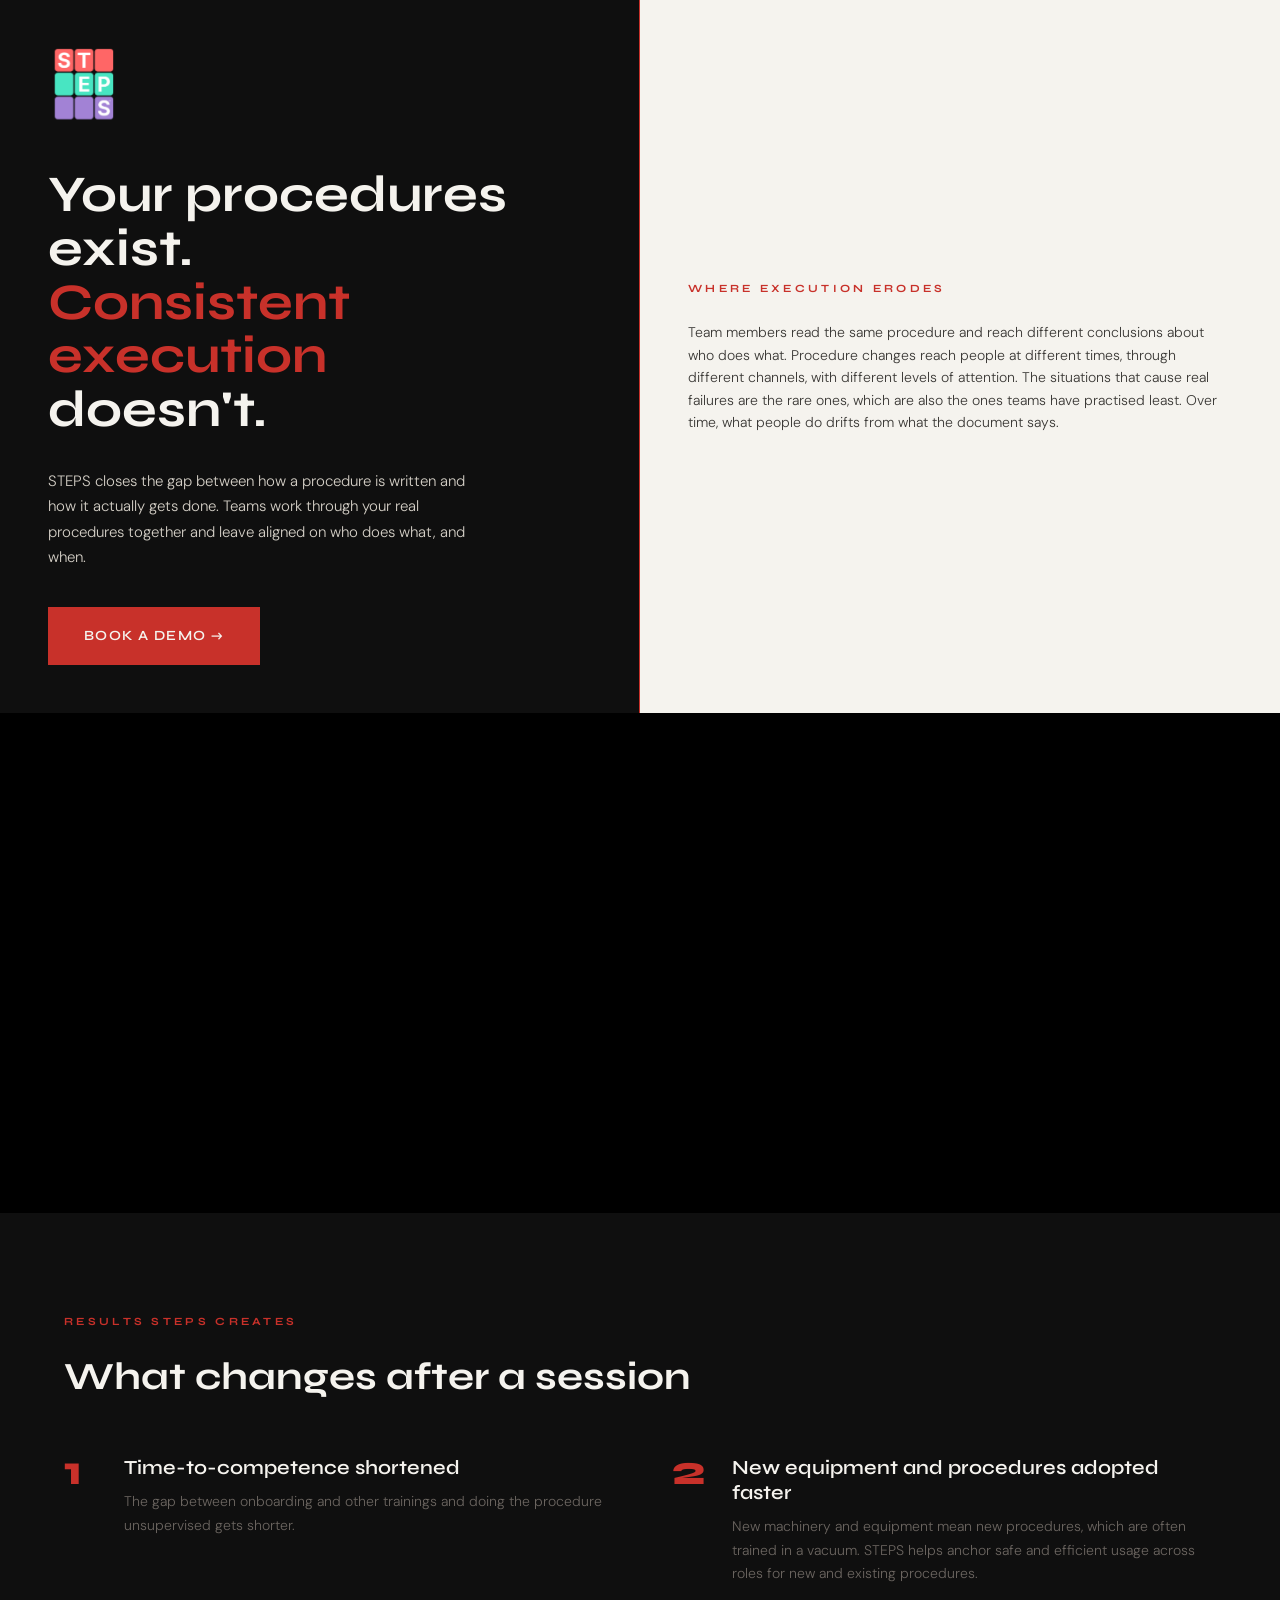
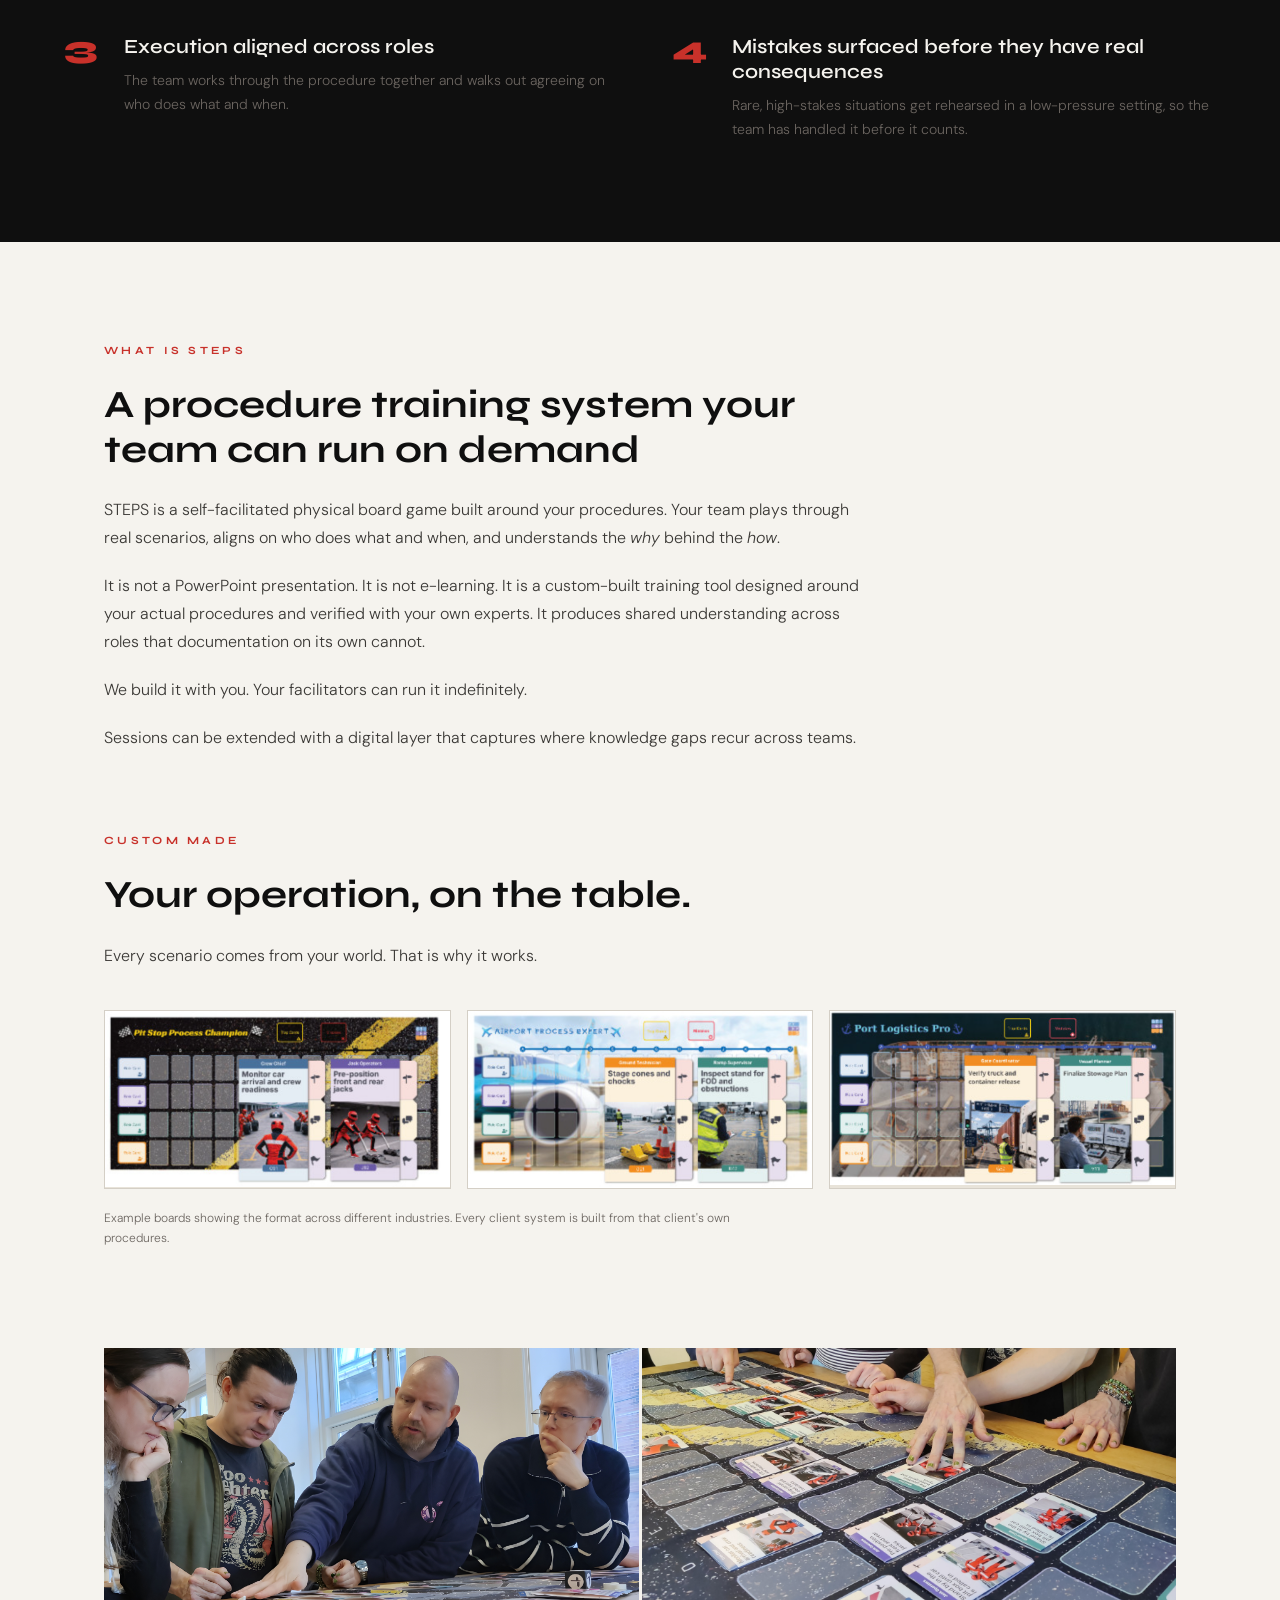
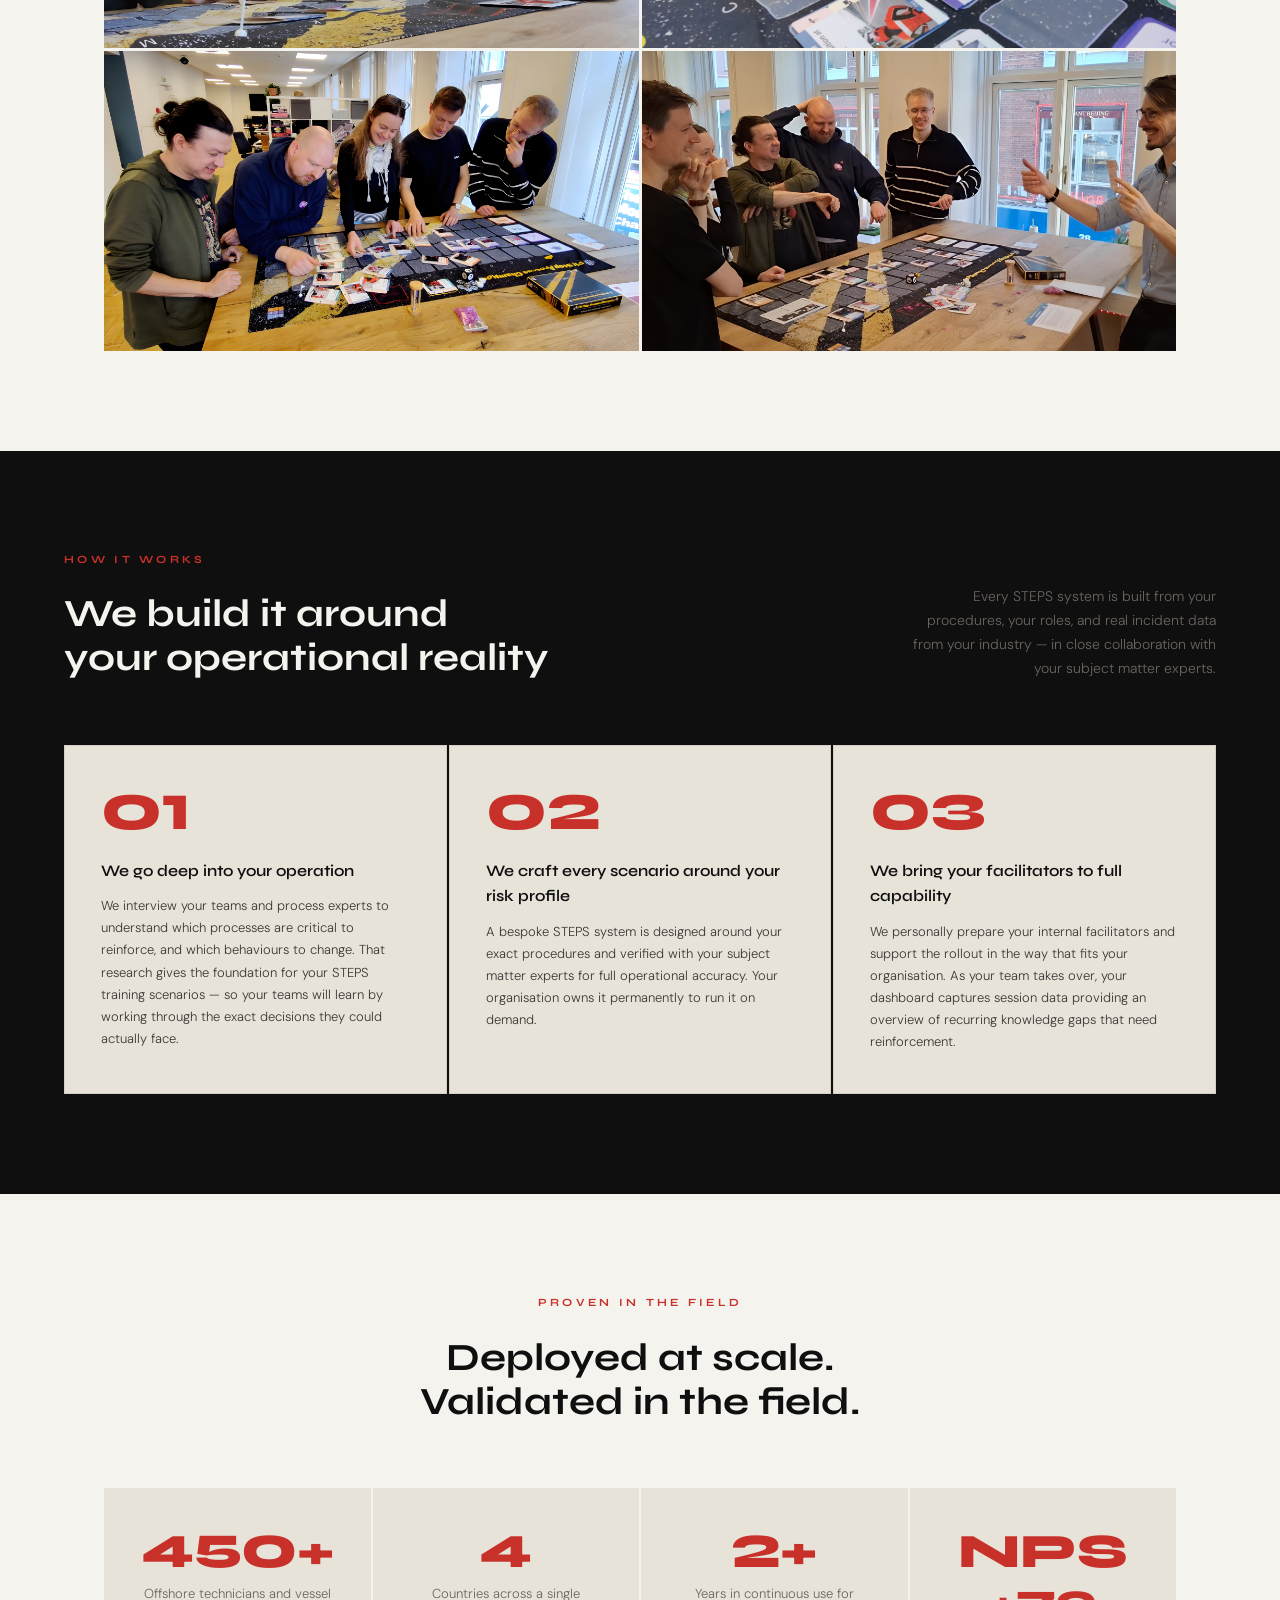
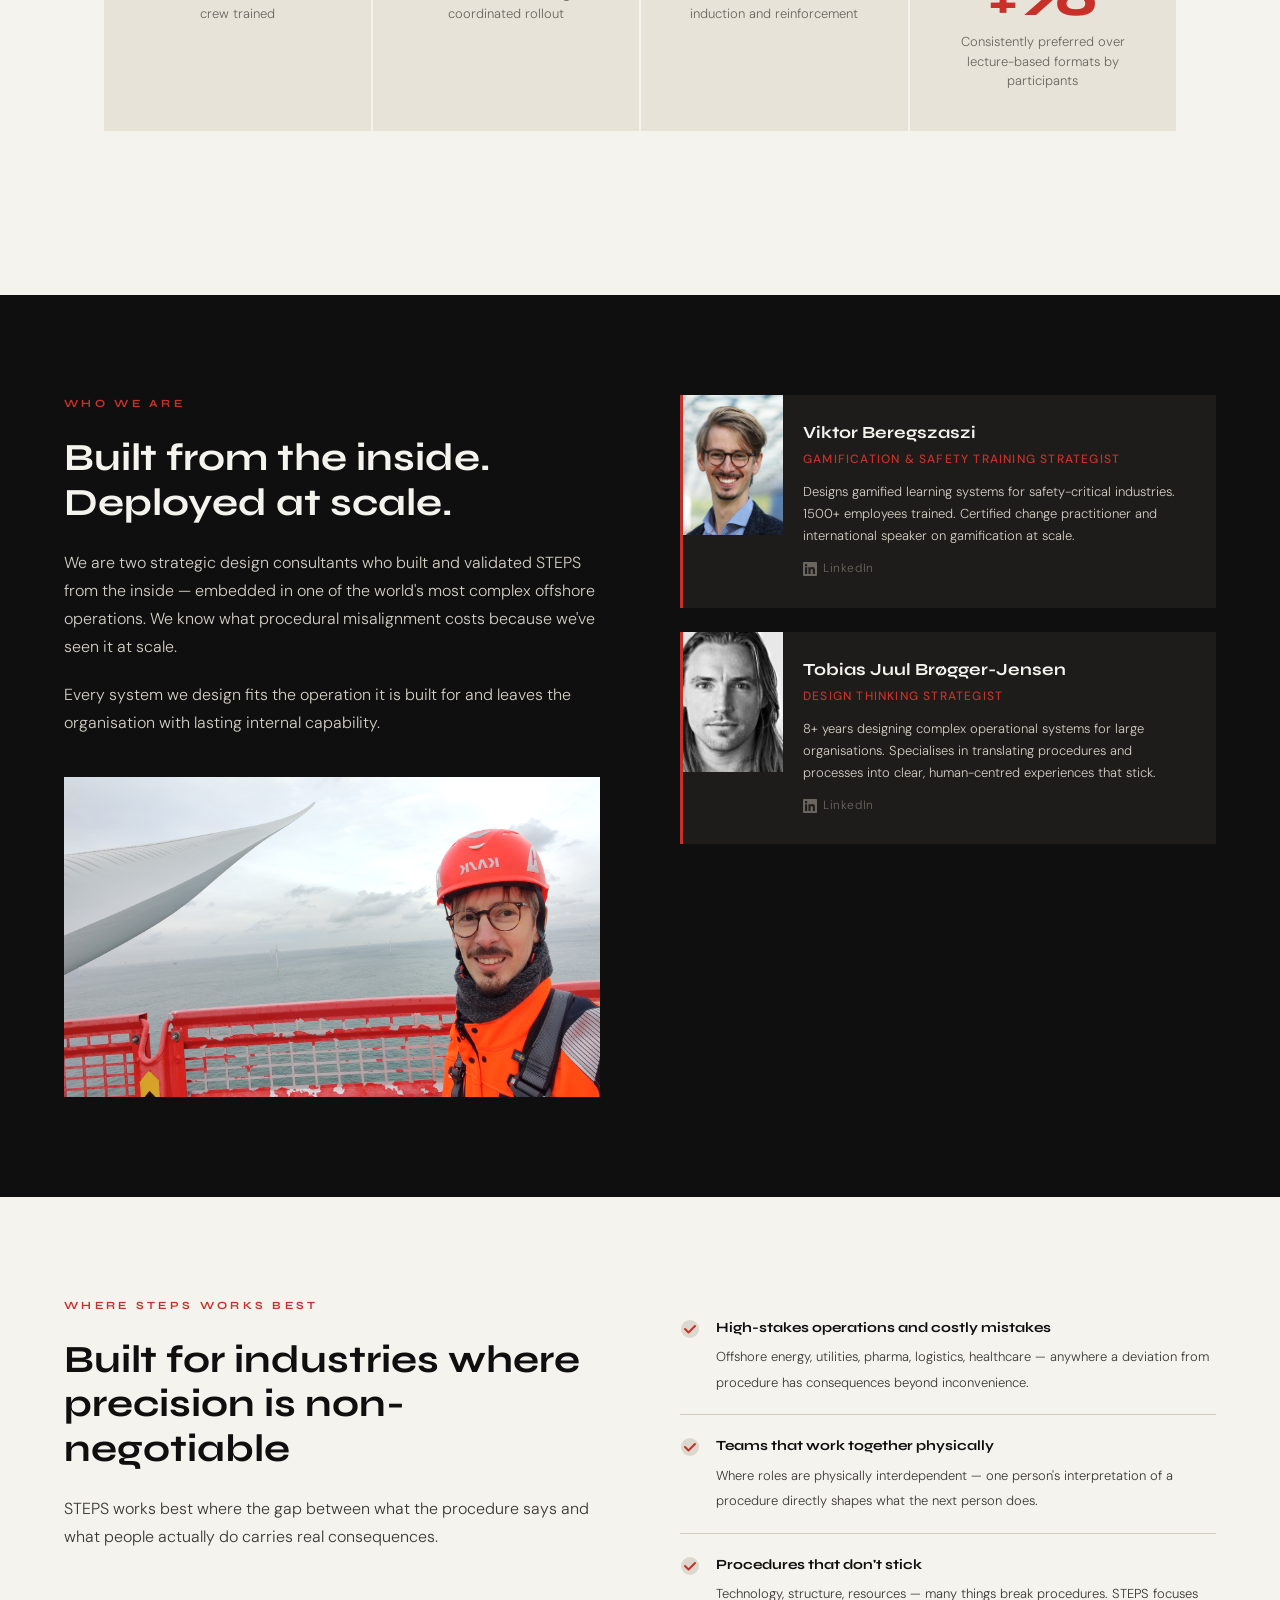
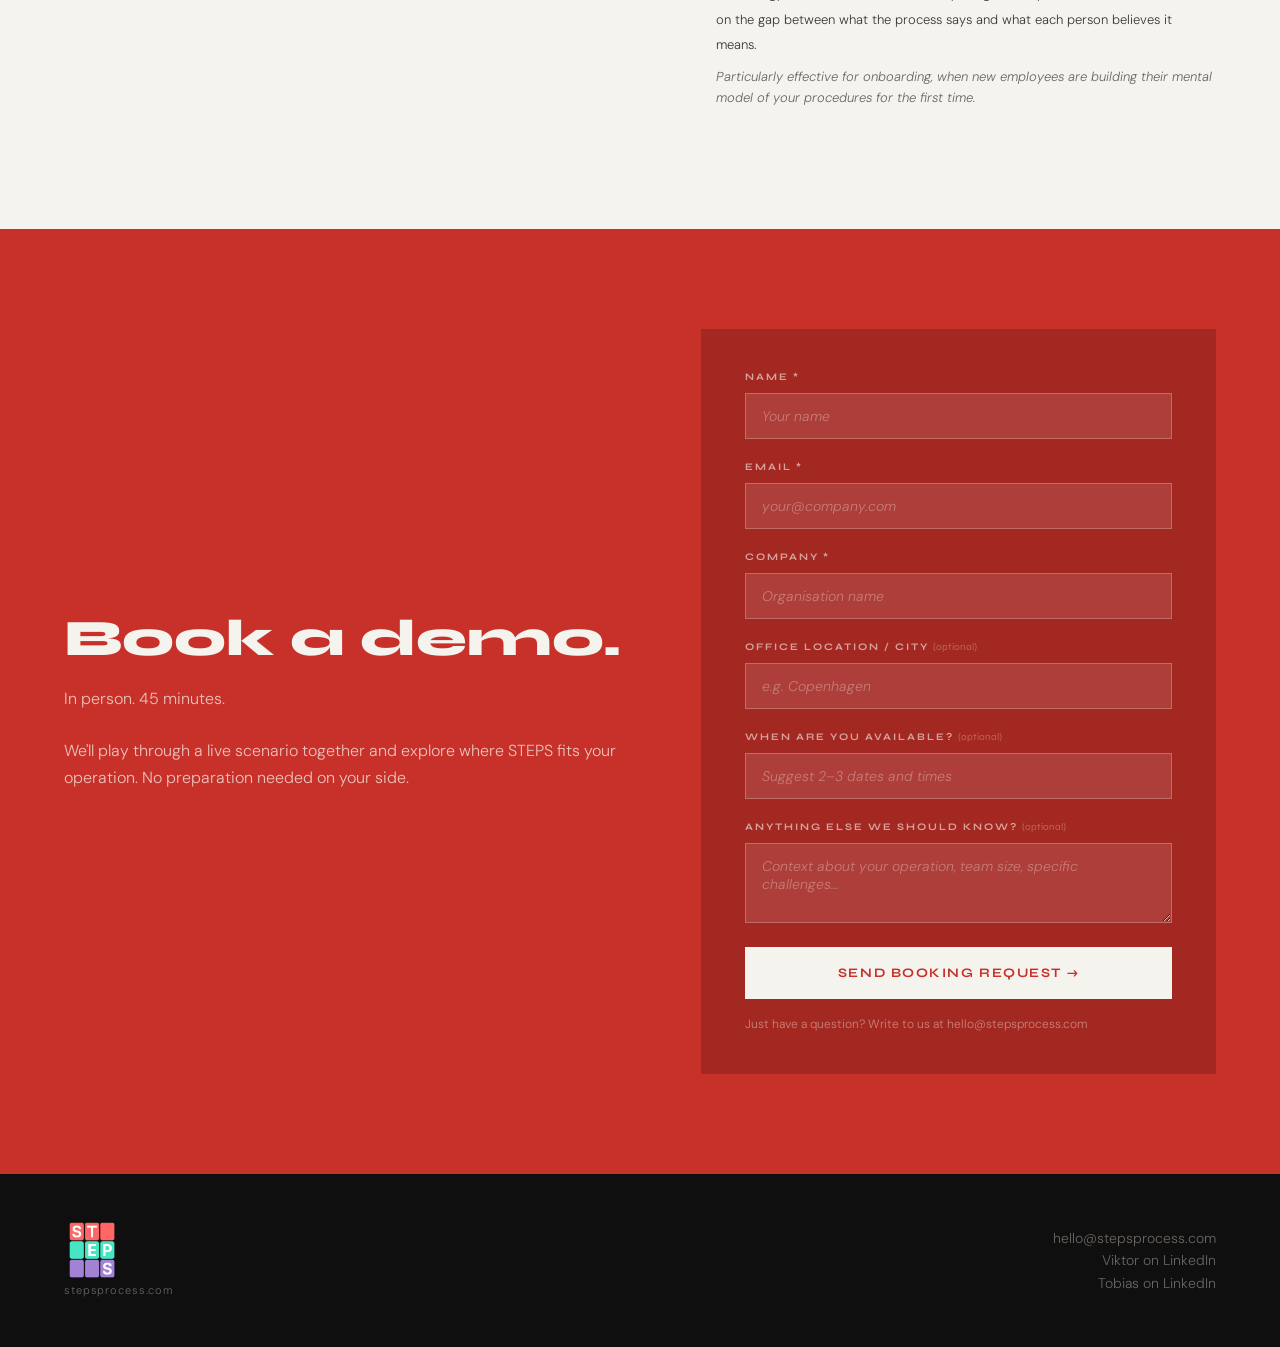
==== index.html @ 41858702 "Add files via upload" ====
<!DOCTYPE html>
<html lang="en">
<head>
<meta charset="UTF-8">
<meta name="viewport" content="width=device-width, initial-scale=1.0">
<title>STEPS — Turning Procedures Into Consistent Execution</title>
<link rel="icon" type="image/png" href="favicon.png">
<link rel="apple-touch-icon" href="favicon.png">
<link href="https://fonts.googleapis.com/css2?family=Syne:wght@400;600;700;800&family=DM+Sans:ital,wght@0,300;0,400;0,500;1,300&display=swap" rel="stylesheet">
<style>
  *, *::before, *::after { box-sizing: border-box; margin: 0; padding: 0; }

  :root {
    --black: #0f0f0f;
    --white: #f5f3ee;
    --red: #c8312a;
    --red-dark: #9e231d;
    --sand: #e8e3d9;
    --mid: #6b6560;
    --light: #d4cfc6;
    --placeholder: #1e1c1a;
    --placeholder-border: #3a3835;
    --placeholder-label: #c8312a;
  }

  html { scroll-behavior: smooth; }

  body {
    background: var(--white);
    color: var(--black);
    font-family: 'DM Sans', sans-serif;
    font-weight: 300;
    line-height: 1.6;
    overflow-x: hidden;
  }

  /* ── IMAGE PLACEHOLDERS ── */
  .img-placeholder {
    background: var(--placeholder);
    border: 1.5px dashed var(--placeholder-border);
    display: flex;
    flex-direction: column;
    align-items: center;
    justify-content: center;
    gap: 10px;
    padding: 24px;
    position: relative;
  }

  .img-placeholder .ph-icon {
    font-size: 28px;
    opacity: 0.4;
  }

  .img-placeholder .ph-tag {
    font-family: 'Syne', sans-serif;
    font-size: 10px;
    font-weight: 700;
    letter-spacing: 0.2em;
    text-transform: uppercase;
    color: var(--placeholder-label);
    background: rgba(200,49,42,0.15);
    padding: 4px 10px;
    border-radius: 2px;
  }

  .img-placeholder .ph-desc {
    font-size: 12px;
    color: var(--mid);
    text-align: center;
    max-width: 260px;
    line-height: 1.5;
  }

  /* Video placeholder has a play button feel */
  .vid-placeholder {
    background: #111;
    border: 1.5px dashed #333;
    display: flex;
    flex-direction: column;
    align-items: center;
    justify-content: center;
    gap: 12px;
    padding: 32px;
    position: relative;
  }

  .vid-placeholder .play-ring {
    width: 56px;
    height: 56px;
    border: 2px solid var(--red);
    border-radius: 50%;
    display: flex;
    align-items: center;
    justify-content: center;
    opacity: 0.6;
  }

  .vid-placeholder .play-ring::after {
    content: '▶';
    color: var(--red);
    font-size: 18px;
    margin-left: 4px;
  }

  .vid-placeholder .ph-tag {
    font-family: 'Syne', sans-serif;
    font-size: 10px;
    font-weight: 700;
    letter-spacing: 0.2em;
    text-transform: uppercase;
    color: var(--placeholder-label);
    background: rgba(200,49,42,0.15);
    padding: 4px 10px;
    border-radius: 2px;
  }

  .vid-placeholder .ph-desc {
    font-size: 12px;
    color: var(--mid);
    text-align: center;
    max-width: 280px;
    line-height: 1.5;
  }

  /* ── HERO ── */
  .hero {
    min-height: 100vh;
    display: grid;
    grid-template-columns: 1fr 1fr;
    position: relative;
    overflow: hidden;
  }

  .hero-left {
    background: var(--black);
    padding: 72px 64px;
    display: flex;
    flex-direction: column;
    justify-content: space-between;
    position: relative;
  }

  .hero-left::after {
    content: '';
    position: absolute;
    top: 0; right: -1px; bottom: 0;
    width: 2px;
    background: var(--red);
  }

  .wordmark {
    font-family: 'Syne', sans-serif;
    font-weight: 800;
    font-size: 19px;
    letter-spacing: 0.3em;
    color: var(--red);
    text-transform: uppercase;
    display: flex;
    flex-direction: column;
    gap: 4px;
  }
  .wordmark-sub {
    font-family: 'DM Sans', sans-serif;
    font-weight: 300;
    font-size: 10px;
    letter-spacing: 0.10em;
    color: var(--mid);
    text-transform: none;
  }

  .hero-headline {
    font-family: 'Syne', sans-serif;
    font-weight: 700;
    font-size: clamp(42px, 5.5vw, 72px);
    line-height: 1.05;
    color: var(--white);
    margin-top: 48px;
  }

  .hero-headline em {
    font-style: normal;
    color: var(--red);
  }

  .hero-sub {
    color: var(--light);
    font-size: 17px;
    line-height: 1.7;
    margin-top: 32px;
    max-width: 420px;
    font-weight: 300;
  }

  .hero-cta {
    margin-top: 56px;
    display: flex;
    flex-direction: column;
    gap: 16px;
  }

  .btn-primary {
    display: inline-block;
    background: var(--red);
    color: var(--white);
    font-family: 'Syne', sans-serif;
    font-weight: 600;
    font-size: 14px;
    letter-spacing: 0.1em;
    text-transform: uppercase;
    padding: 18px 36px;
    text-decoration: none;
    transition: background 0.2s;
    width: fit-content;
  }
  .btn-primary:hover { background: var(--red-dark); }

  .contact-line {
    color: var(--mid);
    font-size: 13px;
    letter-spacing: 0.05em;
  }
  .contact-line a { color: var(--light); text-decoration: none; }
  .contact-line a:hover { color: var(--red); }
  .contact-email { color: var(--light); font-size: 13px; letter-spacing: 0.05em; }

  .hero-right {
    background: var(--white);
    padding: 72px 64px;
    display: flex;
    flex-direction: column;
    justify-content: center;
    position: relative;
  }

  .problem-label {
    font-family: 'Syne', sans-serif;
    font-size: 11px;
    font-weight: 700;
    letter-spacing: 0.3em;
    text-transform: uppercase;
    color: var(--red);
    margin-bottom: 40px;
  }

  .problem-item {
    display: flex;
    gap: 20px;
    margin-bottom: 32px;
    align-items: baseline;
  }

  .problem-num {
    font-family: 'Syne', sans-serif;
    font-size: 15px;
    font-weight: 800;
    color: var(--red);
    flex-shrink: 0;
    letter-spacing: 0.1em;
    line-height: 1;
    font-variant-numeric: lining-nums tabular-nums;
    font-feature-settings: "lnum" 1, "tnum" 1;
  }

  .problem-text strong {
    display: block;
    font-family: 'Syne', sans-serif;
    font-weight: 600;
    font-size: clamp(15px, 1.2vw, 18px);
    color: var(--black);
    margin-bottom: 4px;
  }

  .problem-text p {
    font-size: clamp(14px, 1vw, 16px);
    color: #3a3835;
    line-height: 1.6;
  }

  /* ── VIDEO BANNER ── */
  .video-banner {
    width: 100%;
    background: #0a0a0a;
  }

  /* ── WHAT IS STEPS ── */
  .what {
    padding: 100px 64px 60px;
    max-width: 1200px;
    margin: 0 auto;
  }
  .what > div { max-width: 760px; }

  .section-label {
    font-family: 'Syne', sans-serif;
    font-size: 11px;
    font-weight: 700;
    letter-spacing: 0.3em;
    text-transform: uppercase;
    color: var(--red);
    margin-bottom: 24px;
  }

  .section-title {
    font-family: 'Syne', sans-serif;
    font-weight: 700;
    font-size: clamp(28px, 3vw, 40px);
    line-height: 1.15;
    color: var(--black);
    margin-bottom: 24px;
  }

  .section-body {
    font-size: 16px;
    color: #3a3835;
    line-height: 1.75;
    margin-bottom: 20px;
  }

  .what-features {
    display: flex;
    flex-direction: column;
    gap: 0;
  }

  .feature-row {
    display: flex;
    gap: 20px;
    padding: 22px 0;
    border-bottom: 1px solid var(--light);
    align-items: flex-start;
  }
  .feature-row:first-child { border-top: 1px solid var(--light); }

  .feature-icon {
    width: 32px;
    height: 32px;
    background: var(--black);
    flex-shrink: 0;
    display: flex;
    align-items: center;
    justify-content: center;
    margin-top: 2px;
  }

  .feature-icon svg { width: 14px; height: 14px; fill: var(--red); }

  .feature-text strong {
    display: block;
    font-family: 'Syne', sans-serif;
    font-weight: 600;
    font-size: 14px;
    color: var(--black);
    margin-bottom: 4px;
  }

  .feature-text p {
    font-size: 13px;
    color: var(--mid);
    line-height: 1.6;
  }

  /* ── IN ACTION PHOTO STRIP ── */
  .in-action {
    padding: 0 0 100px;
    width: 100%;
  }

  .in-action-label {
    font-family: 'Syne', sans-serif;
    font-size: 11px;
    font-weight: 700;
    letter-spacing: 0.3em;
    text-transform: uppercase;
    color: var(--red);
    margin-bottom: 24px;
    padding: 0 64px;
  }

  .photo-strip {
    display: grid;
    grid-template-columns: 1.4fr 1fr 1fr;
    gap: 3px;
  }

  /* ── HOW IT WORKS ── */
  .how {
    background: var(--black);
    padding: 100px 64px;
  }

  .how-inner { max-width: 1200px; margin: 0 auto; }

  .how-header {
    display: flex;
    justify-content: space-between;
    align-items: flex-end;
    margin-bottom: 64px;
  }

  .how-title {
    font-family: 'Syne', sans-serif;
    font-weight: 700;
    font-size: clamp(28px, 3vw, 40px);
    color: var(--white);
    line-height: 1.15;
  }

  .how-desc {
    max-width: 320px;
    font-size: 14px;
    color: var(--mid);
    line-height: 1.7;
    text-align: right;
  }

  .steps-grid {
    display: grid;
    grid-template-columns: repeat(3, 1fr);
    gap: 2px;
  }

  .step-card {
    background: var(--sand);
    padding: 40px 36px;
    position: relative;
    overflow: hidden;
    border: 1px solid var(--light);
  }

  .step-card::before {
    content: '';
    position: absolute;
    top: 0; left: 0; right: 0;
    height: 2px;
    background: var(--red);
    transform: scaleX(0);
    transform-origin: left;
    transition: transform 0.4s ease;
  }
  .step-card:hover::before { transform: scaleX(1); }

  .step-number {
    font-family: 'Syne', sans-serif;
    font-size: 52px;
    font-weight: 800;
    color: var(--red);
    line-height: 1;
    margin-bottom: 20px;
    display: block;
    font-variant-numeric: lining-nums;
    font-feature-settings: "lnum" 1;
  }

  .step-title {
    font-family: 'Syne', sans-serif;
    font-weight: 600;
    font-size: 16px;
    color: var(--black);
    margin-bottom: 12px;
  }

  .step-body {
    font-size: 13px;
    color: #3a3835;
    line-height: 1.7;
  }

  /* ── OUTCOMES ── */
  .outcomes { background: var(--black); padding: 100px 64px; }
  .outcomes-inner { max-width: 1200px; margin: 0 auto; }
  .outcomes-header { margin-bottom: 56px; }
  .outcomes-title {
    font-family: 'Syne', sans-serif; font-weight: 700;
    font-size: clamp(28px, 3vw, 40px); color: var(--white); line-height: 1.15;
  }
  .outcome-grid { display: grid; grid-template-columns: repeat(2, 1fr); gap: 48px 64px; }
  .outcome-item { display: grid; grid-template-columns: 44px 1fr; gap: 16px; align-items: start; }
  .outcome-num {
    font-family: 'Syne', sans-serif; font-size: 32px; font-weight: 800;
    color: var(--red); line-height: 1.2;
    font-variant-numeric: lining-nums; font-feature-settings: "lnum" 1;
  }
  .outcome-title {
    font-family: 'Syne', sans-serif; font-weight: 600; font-size: 20px;
    color: var(--white); margin-bottom: 10px; line-height: 1.25;
  }
  .outcome-body { font-size: 14px; color: var(--mid); line-height: 1.7; }

  /* ── MATS ── */
  .mats { padding: 0 64px 100px; max-width: 1200px; margin: 0 auto; }
  .mats-header { margin-bottom: 40px; }
  .mat-grid { display: grid; grid-template-columns: repeat(3, 1fr); gap: 16px; }
  .mat-grid a { display: block; overflow: hidden; background: var(--sand); border: 1px solid var(--light); }
  .mat-grid img { width: 100%; display: block; transition: transform 0.3s; }
  .mat-grid a:hover img { transform: scale(1.03); }
  .mat-caption { margin-top: 20px; font-size: 12px; color: var(--mid); line-height: 1.6; max-width: 640px; }

  /* ── RESULTS ── */
  .results {
    padding: 100px 64px;
    max-width: 1200px;
    margin: 0 auto;
  }

  .results-header {
    text-align: center;
    margin-bottom: 64px;
  }

  .stats-row {
    display: grid;
    grid-template-columns: repeat(4, 1fr);
    gap: 2px;
    margin-bottom: 64px;
  }

  .stat-box {
    background: var(--sand);
    padding: 40px 32px;
    text-align: center;
  }

  .stat-num {
    font-family: 'Syne', sans-serif;
    font-size: 48px;
    font-weight: 800;
    color: var(--red);
    line-height: 1;
    display: block;
    margin-bottom: 8px;
    font-variant-numeric: lining-nums;
    font-feature-settings: "lnum" 1;
  }

  .stat-label {
    font-size: 13px;
    color: var(--mid);
    line-height: 1.5;
  }

  .quote-block {
    background: var(--black);
    padding: 56px 64px;
    position: relative;
  }

  .quote-mark {
    font-family: 'Syne', sans-serif;
    font-size: 80px;
    font-weight: 800;
    color: var(--red);
    line-height: 0.6;
    display: block;
    margin-bottom: 24px;
  }

  .quote-text {
    font-family: 'Syne', sans-serif;
    font-size: clamp(18px, 2vw, 26px);
    font-weight: 400;
    color: var(--white);
    line-height: 1.5;
    max-width: 700px;
    margin-bottom: 32px;
  }

  .quote-attribution {
    font-size: 13px;
    color: var(--mid);
    letter-spacing: 0.05em;
  }

  .quote-context {
    position: absolute;
    right: 64px;
    bottom: 56px;
    text-align: right;
    font-size: 12px;
    color: #3a3835;
    line-height: 1.6;
  }

  /* ── TEAM ── */
  .team {
    padding: 100px 64px;
    background: var(--black);
  }

  .team-inner {
    max-width: 1200px;
    margin: 0 auto;
    display: grid;
    grid-template-columns: 1fr 1fr;
    gap: 80px;
    align-items: start;
  }

  .team-bio {
    display: flex;
    flex-direction: column;
    gap: 24px;
  }

  .bio-card {
    background: #1e1c1a;
    padding: 0;
    border-left: 3px solid var(--red);
    display: grid;
    grid-template-columns: 100px 1fr;
    overflow: hidden;
  }

  .bio-photo {
    width: 100px;
    flex-shrink: 0;
  }

  .bio-info {
    padding: 24px 24px 24px 20px;
  }

  .bio-name {
    font-family: 'Syne', sans-serif;
    font-weight: 700;
    font-size: 17px;
    color: var(--white);
    margin-bottom: 4px;
  }

  .bio-role {
    font-size: 12px;
    color: var(--red);
    letter-spacing: 0.1em;
    text-transform: uppercase;
    font-weight: 500;
    margin-bottom: 12px;
  }

  .bio-text {
    font-size: 13px;
    color: var(--light);
    line-height: 1.7;
  }

  /* ── DIAGNOSTIC CTA ── */
  .diagnostic {
    padding: 100px 64px;
    background: var(--red);
  }

  .diagnostic-inner {
    max-width: 1200px;
    margin: 0 auto;
    display: grid;
    grid-template-columns: 1fr 1fr;
    gap: 80px;
    align-items: center;
  }

  .diagnostic-title {
    font-family: 'Syne', sans-serif;
    font-weight: 800;
    font-size: clamp(32px, 4vw, 56px);
    color: var(--white);
    line-height: 1.05;
    margin-bottom: 20px;
    white-space: nowrap;
  }

  .diagnostic-sub {
    color: rgba(245,243,238,0.75);
    font-size: 16px;
    line-height: 1.7;
  }

  .diagnostic-right {
    background: rgba(0,0,0,0.15);
    padding: 48px;
  }

  .diagnostic-item {
    display: flex;
    gap: 16px;
    margin-bottom: 24px;
    align-items: flex-start;
  }

  .diagnostic-bullet {
    width: 6px;
    height: 6px;
    background: var(--white);
    border-radius: 50%;
    margin-top: 8px;
    flex-shrink: 0;
  }

  .diagnostic-item-text {
    font-size: 15px;
    color: var(--white);
    line-height: 1.6;
  }

  .diagnostic-item-text strong {
    display: block;
    font-family: 'Syne', sans-serif;
    font-weight: 600;
    margin-bottom: 2px;
  }

  .btn-white {
    display: inline-block;
    background: var(--white);
    color: var(--red);
    font-family: 'Syne', sans-serif;
    font-weight: 700;
    font-size: 13px;
    letter-spacing: 0.12em;
    text-transform: uppercase;
    padding: 18px 36px;
    text-decoration: none;
    margin-top: 40px;
    transition: background 0.2s, color 0.2s;
  }
  .btn-white:hover { background: var(--black); color: var(--white); }

  /* ── BOOKING FORM ── */
  .booking-form {
    background: rgba(0,0,0,0.18);
    padding: 40px 44px;
  }

  .booking-form .form-label {
    display: block;
    font-family: 'Syne', sans-serif;
    font-size: 10px;
    font-weight: 700;
    letter-spacing: 0.2em;
    text-transform: uppercase;
    color: rgba(245,243,238,0.6);
    margin-bottom: 8px;
  }

  .booking-form input,
  .booking-form textarea {
    display: block;
    width: 100%;
    background: rgba(255,255,255,0.1);
    border: 1px solid rgba(245,243,238,0.25);
    color: var(--white);
    font-family: 'DM Sans', sans-serif;
    font-size: 14px;
    font-weight: 300;
    padding: 13px 16px;
    margin-bottom: 20px;
    outline: none;
    transition: border-color 0.2s, background 0.2s;
    border-radius: 0;
    -webkit-appearance: none;
  }

  .booking-form input::placeholder,
  .booking-form textarea::placeholder {
    color: rgba(245,243,238,0.35);
    font-style: italic;
  }

  .booking-form input:focus,
  .booking-form textarea:focus {
    border-color: rgba(245,243,238,0.7);
    background: rgba(255,255,255,0.15);
  }

  .booking-form textarea {
    resize: vertical;
    min-height: 80px;
  }

  .booking-form .form-submit {
    display: inline-block;
    width: 100%;
    background: var(--white);
    color: var(--red);
    font-family: 'Syne', sans-serif;
    font-weight: 700;
    font-size: 13px;
    letter-spacing: 0.12em;
    text-transform: uppercase;
    padding: 18px 36px;
    border: none;
    cursor: pointer;
    transition: background 0.2s, color 0.2s;
    margin-top: 4px;
  }
  .booking-form .form-submit:hover { background: var(--black); color: var(--white); }

  .booking-form .form-note {
    font-size: 12px;
    color: rgba(245,243,238,0.45);
    margin-top: 16px;
    line-height: 1.6;
  }
  .booking-form .form-note a {
    color: rgba(245,243,238,0.65);
    text-decoration: underline;
  }

  /* ── FOOTER ── */
  footer {
    background: var(--black);
    padding: 48px 64px;
    display: flex;
    justify-content: space-between;
    align-items: center;
  }

  .footer-brand {
    font-family: 'Syne', sans-serif;
    font-weight: 800;
    font-size: 20px;
    color: var(--white);
    letter-spacing: 0.1em;
  }

  .footer-contact { text-align: right; }

  .footer-contact a {
    display: block;
    color: var(--mid);
    text-decoration: none;
    font-size: 14px;
    transition: color 0.2s;
  }
  .footer-contact a:hover { color: var(--red); }

  /* ── ANIMATIONS ── */
  @keyframes fadeUp {
    from { opacity: 0; transform: translateY(24px); }
    to   { opacity: 1; transform: translateY(0); }
  }

  .hero-left > * {
    animation: fadeUp 0.7s ease both;
  }
  .hero-left > *:nth-child(1) { animation-delay: 0.1s; }
  .hero-left > *:nth-child(2) { animation-delay: 0.25s; }
  .hero-left > *:nth-child(3) { animation-delay: 0.4s; }

  /* ── RESPONSIVE ── */
  /* Photo grid 2x2 mobile */
  @media (max-width: 900px) {
    .photo-grid-2x2 { grid-template-columns: 1fr !important; }
    .photo-grid-2x2 a img { height: 240px !important; }
    .who-for-section { padding: 64px 32px !important; }
    .who-for-inner { grid-template-columns: 1fr !important; gap: 40px !important; }
  }

  @media (max-width: 900px) {
    .hero, .what, .team-inner, .diagnostic-inner { grid-template-columns: 1fr; }
    .hero-left::after { display: none; }
    .hero-left, .hero-right, .what, .how, .results,
    .team, .diagnostic { padding: 64px 32px; }
    .in-action { padding: 0 0 64px; }
    .in-action-label { padding: 0 32px; }
    .how-header { flex-direction: column; align-items: flex-start; gap: 16px; }
    .how-desc { text-align: left; }
    .steps-grid, .stats-row { grid-template-columns: 1fr; }
    .outcomes, .mats { padding-left: 32px; padding-right: 32px; }
    .outcome-grid { grid-template-columns: 1fr; gap: 36px; }
    .mat-grid { grid-template-columns: 1fr; }
    .photo-strip { grid-template-columns: 1fr; }
    .quote-context { position: static; text-align: left; margin-top: 24px; }
    footer { flex-direction: column; gap: 24px; text-align: center; }
    .footer-contact { text-align: center; }
    .bio-card { grid-template-columns: 80px 1fr; }
    .bio-photo { width: 80px; }
    /* Stack the what-section image pair on mobile */
    .what-img-pair { grid-template-columns: 1fr !important; }
    .what-img-pair img { height: 220px !important; }
    /* Scroll strip on mobile */
    #scroll-strip { padding: 0 32px !important; }
  }

  @media (max-width: 1300px) and (min-width: 901px) {
    .hero { min-height: auto; }
    .hero-left { padding: 48px 48px; }
    .hero-right { padding: 48px 48px; }
    .hero-headline { font-size: clamp(36px, 4vw, 56px); }
    .hero-sub { font-size: 15px; }
    .hero-cta { margin-top: 36px; }
    .problem-label { margin-bottom: 24px; }
    .problem-item { margin-bottom: 20px; }
  }
</style>
<!-- Google tag (gtag.js) -->
<script async src="https://www.googletagmanager.com/gtag/js?id=G-7C5D6FRRB6"></script>
<script>
  window.dataLayer = window.dataLayer || [];
  function gtag(){dataLayer.push(arguments);}
  gtag('js', new Date());
  gtag('config', 'G-7C5D6FRRB6');
</script>
</head>
<body>

<!-- ══════════════════════════════════════
     HERO
     Left: headline + CTA
     Right: problem breakdown
     ══════════════════════════════════════ -->
<section class="hero">
  <div class="hero-left">
    <div class="wordmark">
      <img src="images/logo.png" alt="STEPS" style="height:72px; width:72px; object-fit:contain; display:block;">
    </div>
    <div>
      <h1 class="hero-headline">
        Your procedures<br>exist.<br>
        <em>Consistent execution</em><br>doesn't.
      </h1>
      <p class="hero-sub">
        STEPS closes the gap between how a procedure is written and how it actually gets done. Teams work through your real procedures together and leave aligned on who does what, and when.
      </p>
    </div>
    <div class="hero-cta">
      <a href="#diagnostic" class="btn-primary">Book a demo →</a>
    </div>
  </div>

  <div class="hero-right">
    <p class="problem-label">Where execution erodes</p>

    <div class="problem-text">
      <p>Team members read the same procedure and reach different conclusions about who does what. Procedure changes reach people at different times, through different channels, with different levels of attention. The situations that cause real failures are the rare ones, which are also the ones teams have practised least. Over time, what people do drifts from what the document says.</p>
    </div>
  </div>
</section>

<!-- ══════════════════════════════════════
     VIDEO BANNER
     Full-width video showing a session in progress.
     Autoplays muted as a loop.
     → SHOOT: 15–30 sec clip, phone on tripod,
       end of table, group playing a real round.
       Landscape. No directing.
     ══════════════════════════════════════ -->
<div class="video-banner">
  <div style="position:relative; padding-bottom:min(56.25%, 500px); height:0; overflow:hidden; background:#000;">
    <iframe
      src="https://www.youtube-nocookie.com/embed/wgXMxV8SYZE?autoplay=1&mute=1&loop=1&playlist=wgXMxV8SYZE&controls=0&rel=0"
      style="position:absolute; top:0; left:0; width:100%; height:100%; border:0;"
      allow="autoplay; encrypted-media"
      allowfullscreen>
    </iframe>
  </div>
</div>

<!-- ══════════════════════════════════════
     RESULTS STEPS CREATES
     ══════════════════════════════════════ -->
<section class="outcomes">
  <div class="outcomes-inner">
    <div class="outcomes-header">
      <p class="section-label" style="color: var(--red);">Results STEPS Creates</p>
      <h2 class="outcomes-title">What changes after a session</h2>
    </div>
    <div class="outcome-grid">
      <div class="outcome-item">
        <span class="outcome-num">1</span>
        <div>
          <h3 class="outcome-title">Time-to-competence shortened</h3>
          <p class="outcome-body">The gap between onboarding and other trainings and doing the procedure unsupervised gets shorter.</p>
        </div>
      </div>
      <div class="outcome-item">
        <span class="outcome-num">2</span>
        <div>
          <h3 class="outcome-title">New equipment and procedures adopted faster</h3>
          <p class="outcome-body">New machinery and equipment mean new procedures, which are often trained in a vacuum. STEPS helps anchor safe and efficient usage across roles for new and existing procedures.</p>
        </div>
      </div>
      <div class="outcome-item">
        <span class="outcome-num">3</span>
        <div>
          <h3 class="outcome-title">Execution aligned across roles</h3>
          <p class="outcome-body">The team works through the procedure together and walks out agreeing on who does what and when.</p>
        </div>
      </div>
      <div class="outcome-item">
        <span class="outcome-num">4</span>
        <div>
          <h3 class="outcome-title">Mistakes surfaced before they have real consequences</h3>
          <p class="outcome-body">Rare, high-stakes situations get rehearsed in a low-pressure setting, so the team has handled it before it counts.</p>
        </div>
      </div>
    </div>
  </div>
</section>

<!-- ══════════════════════════════════════
     WHAT IS STEPS
     Left: explanation text
     Right: feature list + hero photo
     ══════════════════════════════════════ -->
<section class="what">
  <div>
    <p class="section-label">What is STEPS</p>
    <h2 class="section-title">A procedure training system your team can run on demand</h2>
    <p class="section-body">
      STEPS is a self-facilitated physical board game built around your procedures. Your team plays through real scenarios, aligns on who does what and when, and understands the <em>why</em> behind the <em>how</em>.
    </p>
    <p class="section-body">
      It is not a PowerPoint presentation. It is not e-learning. It is a custom-built training tool designed around your actual procedures and verified with your own experts. It produces shared understanding across roles that documentation on its own cannot.
    </p>
    <p class="section-body">
      We build it with you. Your facilitators can run it indefinitely.
    </p>
    <p class="section-body">
      Sessions can be extended with a digital layer that captures where knowledge gaps recur across teams.
    </p>

  </div>

</section>

<!-- ══════════════════════════════════════
     YOUR OPERATION, ON THE TABLE
     ══════════════════════════════════════ -->
<div class="mats">
  <div class="mats-header">
    <p class="section-label">Custom Made</p>
    <h2 class="section-title">Your operation, on the table.</h2>
    <p class="section-body" style="margin-top:16px;">Every scenario comes from your world. That is why it works.</p>
  </div>
  <div class="mat-grid">
    <a href="images/mat-pitstop.png" target="_blank"><img src="images/mat-pitstop.png" alt="Pit stop process board"></a>
    <a href="images/mat-aviation.png" target="_blank"><img src="images/mat-aviation.png" alt="Airport ground handling process board"></a>
    <a href="images/mat-port.png" target="_blank"><img src="images/mat-port.png" alt="Port logistics process board"></a>
  </div>
  <p class="mat-caption">Example boards showing the format across different industries. Every client system is built from that client's own procedures.</p>
</div>

<!-- ══════════════════════════════════════
     IN ACTION — 2x2 PHOTO GRID
     ══════════════════════════════════════ -->
<div style="padding: 0 64px 100px; max-width:1200px; margin:0 auto;">
  <div class="photo-grid-2x2" style="display:grid; grid-template-columns:1fr 1fr; gap:3px;">
    <a href="images/session-focus.jpg" target="_blank" style="display:block; overflow:hidden;"><img src="images/session-focus.jpg" style="width:100%; height:300px; object-fit:cover; object-position:center center; display:block; transition:transform 0.3s;" onmouseover="this.style.transform='scale(1.02)'" onmouseout="this.style.transform='scale(1)'" alt="Session in progress"></a>
    <a href="images/session-hands.jpg" target="_blank" style="display:block; overflow:hidden;"><img src="images/session-hands.jpg" style="width:100%; height:300px; object-fit:cover; object-position:center center; display:block; transition:transform 0.3s;" onmouseover="this.style.transform='scale(1.02)'" onmouseout="this.style.transform='scale(1)'" alt="Hands on the board"></a>
    <a href="images/session-group.jpg" target="_blank" style="display:block; overflow:hidden;"><img src="images/session-group.jpg" style="width:100%; height:300px; object-fit:cover; object-position:center top; display:block; transition:transform 0.3s;" onmouseover="this.style.transform='scale(1.02)'" onmouseout="this.style.transform='scale(1)'" alt="Team session in progress"></a>
    <a href="images/session-facilitator.jpg" target="_blank" style="display:block; overflow:hidden;"><img src="images/session-facilitator.jpg" style="width:100%; height:300px; object-fit:cover; object-position:center top; display:block; transition:transform 0.3s;" onmouseover="this.style.transform='scale(1.02)'" onmouseout="this.style.transform='scale(1)'" alt="Facilitator in action"></a>
  </div>
</div>



<!-- ══════════════════════════════════════
     HOW IT WORKS
     ══════════════════════════════════════ -->
<section class="how">
  <div class="how-inner">
    <div class="how-header">
      <div>
        <p class="section-label" style="color: var(--red);">How It Works</p>
        <h2 class="how-title">We build it around<br>your operational reality</h2>
      </div>
      <p class="how-desc">Every STEPS system is built from your procedures, your roles, and real incident data from your industry — in close collaboration with your subject matter experts.</p>
    </div>

    <div class="steps-grid">
      <div class="step-card">
        <span class="step-number">01</span>
        <h3 class="step-title">We go deep into your operation</h3>
        <p class="step-body">We interview your teams and process experts to understand which processes are critical to reinforce, and which behaviours to change. That research gives the foundation for your STEPS training scenarios — so your teams will learn by working through the exact decisions they could actually face.</p>
      </div>
      <div class="step-card">
        <span class="step-number">02</span>
        <h3 class="step-title">We craft every scenario around your risk profile</h3>
        <p class="step-body">A bespoke STEPS system is designed around your exact procedures and verified with your subject matter experts for full operational accuracy. Your organisation owns it permanently to run it on demand.</p>
      </div>
      <div class="step-card">
        <span class="step-number">03</span>
        <h3 class="step-title">We bring your facilitators to full capability</h3>
        <p class="step-body">We personally prepare your internal facilitators and support the rollout in the way that fits your organisation. As your team takes over, your dashboard captures session data providing an overview of recurring knowledge gaps that need reinforcement.</p>
      </div>
    </div>
  </div>
</section>

<!-- ══════════════════════════════════════
     RESULTS
     ══════════════════════════════════════ -->
<section class="results">
  <div class="results-header">
    <p class="section-label" style="text-align:center;">Proven in the Field</p>
    <h2 class="section-title" style="text-align:center; max-width: 600px; margin: 0 auto;">Deployed at scale. Validated in the field.</h2>
  </div>

  <div class="stats-row">
    <div class="stat-box">
      <span class="stat-num">450+</span>
      <p class="stat-label">Offshore technicians and vessel crew trained</p>
    </div>
    <div class="stat-box">
      <span class="stat-num">4</span>
      <p class="stat-label">Countries across a single coordinated rollout</p>
    </div>
    <div class="stat-box">
      <span class="stat-num">2+</span>
      <p class="stat-label">Years in continuous use for induction and reinforcement</p>
    </div>
    <div class="stat-box">
      <span class="stat-num">NPS<br><span style="font-size:36px;">+70</span></span>
      <p class="stat-label">Consistently preferred over lecture-based formats by participants</p>
    </div>
  </div>

</section>

<!-- ══════════════════════════════════════
     TEAM
     Left: about us text
     Right: bio cards with headshots
     ══════════════════════════════════════ -->
<section class="team">
  <div class="team-inner">
    <div>
      <p class="section-label">Who We Are</p>
      <h2 class="section-title" style="color: var(--white);">Built from the inside. Deployed at scale.</h2>
      <p class="section-body" style="color: var(--light);">
        We are two strategic design consultants who built and validated STEPS from the inside — embedded in one of the world's most complex offshore operations. We know what procedural misalignment costs because we've seen it at scale.
      </p>
      <p class="section-body" style="color: var(--light);">
        Every system we design fits the operation it is built for and leaves the organisation with lasting internal capability.
      </p>

      <img src="images/viktor-turbine.jpg" style="width:100%; height:320px; object-fit:cover; object-position:center 60%; margin-top:40px; display:block;" alt="Viktor at offshore wind turbine">
    </div>

    <div class="team-bio">

      <!-- BIO CARD 1 -->
      <div class="bio-card">
        <!-- → SHOOT: Portrait of Viktor.
             Standing near the table, game visible blurred behind.
             Look slightly off-camera or down at board.
             Shoot against window for natural backlight.
             NOT smiling at camera. Square crop. -->
        <div class="bio-photo">
          <img src="images/viktor-portrait.jpg" style="width:100%; height:140px; object-fit:cover; object-position:center 20%; display:block;" alt="Viktor Beregszaszi">
        </div>
        <div class="bio-info">
          <p class="bio-name">Viktor Beregszaszi</p>
          <p class="bio-role">Gamification &amp; Safety Training Strategist</p>
          <p class="bio-text">Designs gamified learning systems for safety-critical industries. 1500+ employees trained. Certified change practitioner and international speaker on gamification at scale.</p>
          <a href="https://www.linkedin.com/in/viktorberegszaszi/" target="_blank" rel="noopener" style="display:inline-flex; align-items:center; gap:6px; margin-top:12px; font-size:12px; color:var(--mid); text-decoration:none; letter-spacing:0.05em; transition:color 0.2s;" onmouseover="this.style.color='var(--red)'" onmouseout="this.style.color='var(--mid)'">
            <svg width="14" height="14" viewBox="0 0 24 24" fill="currentColor"><path d="M20.447 20.452h-3.554v-5.569c0-1.328-.027-3.037-1.852-3.037-1.853 0-2.136 1.445-2.136 2.939v5.667H9.351V9h3.414v1.561h.046c.477-.9 1.637-1.85 3.37-1.85 3.601 0 4.267 2.37 4.267 5.455v6.286zM5.337 7.433a2.062 2.062 0 0 1-2.063-2.065 2.064 2.064 0 1 1 2.063 2.065zm1.782 13.019H3.555V9h3.564v11.452zM22.225 0H1.771C.792 0 0 .774 0 1.729v20.542C0 23.227.792 24 1.771 24h20.451C23.2 24 24 23.227 24 22.271V1.729C24 .774 23.2 0 22.222 0h.003z"/></svg>
            LinkedIn
          </a>
        </div>
      </div>

      <!-- BIO CARD 2 -->
      <div class="bio-card">
        <!-- → SHOOT: Portrait of Tobias.
             Same setup as Viktor — near table, game blurred behind,
             window backlight, slight off-camera gaze. Square crop. -->
        <div class="bio-photo">
          <img src="images/tobias-portrait.jpg" style="width:100%; height:140px; object-fit:cover; object-position:center top; display:block;" alt="Tobias Juul Brøgger-Jensen">
        </div>
        <div class="bio-info">
          <p class="bio-name">Tobias Juul Brøgger-Jensen</p>
          <p class="bio-role">Design Thinking Strategist</p>
          <p class="bio-text">8+ years designing complex operational systems for large organisations. Specialises in translating procedures and processes into clear, human-centred experiences that stick.</p>
          <a href="https://www.linkedin.com/in/tobias-juul-broegger-jensen/" target="_blank" rel="noopener" style="display:inline-flex; align-items:center; gap:6px; margin-top:12px; font-size:12px; color:var(--mid); text-decoration:none; letter-spacing:0.05em; transition:color 0.2s;" onmouseover="this.style.color='var(--red)'" onmouseout="this.style.color='var(--mid)'">
            <svg width="14" height="14" viewBox="0 0 24 24" fill="currentColor"><path d="M20.447 20.452h-3.554v-5.569c0-1.328-.027-3.037-1.852-3.037-1.853 0-2.136 1.445-2.136 2.939v5.667H9.351V9h3.414v1.561h.046c.477-.9 1.637-1.85 3.37-1.85 3.601 0 4.267 2.37 4.267 5.455v6.286zM5.337 7.433a2.062 2.062 0 0 1-2.063-2.065 2.064 2.064 0 1 1 2.063 2.065zm1.782 13.019H3.555V9h3.564v11.452zM22.225 0H1.771C.792 0 0 .774 0 1.729v20.542C0 23.227.792 24 1.771 24h20.451C23.2 24 24 23.227 24 22.271V1.729C24 .774 23.2 0 22.222 0h.003z"/></svg>
            LinkedIn
          </a>
        </div>
      </div>

    </div>
  </div>
</section>

<!-- ══════════════════════════════════════
     WHO THIS IS FOR
     ══════════════════════════════════════ -->
<section class="who-for-section" style="padding: 100px 64px; background: var(--white);">
  <div class="who-for-inner" style="max-width:1200px; margin:0 auto; display:grid; grid-template-columns:1fr 1fr; gap:80px; align-items:start;">
    <div>
      <p class="section-label">Where STEPS Works Best</p>
      <h2 class="section-title" style="color:var(--black);">Built for industries where precision is non-negotiable</h2>
      <p class="section-body" style="color:#3a3835;">STEPS works best where the gap between what the procedure says and what people actually do carries real consequences.</p>
    </div>
    <div style="display:flex; flex-direction:column; gap:0;">
      <div style="display:flex; gap:16px; padding:20px 0; border-bottom:1px solid #d0cbbe; align-items:flex-start;">
        <svg width="20" height="20" viewBox="0 0 20 20" style="flex-shrink:0; margin-top:2px;"><circle cx="10" cy="10" r="9" fill="#ddd8ce"/><path d="M5 10l3.5 3.5L15 7" stroke="var(--red)" stroke-width="2" fill="none" stroke-linecap="round" stroke-linejoin="round"/></svg>
        <div>
          <strong style="font-family:'Syne',sans-serif; font-size:14px; display:block; margin-bottom:4px; color:var(--black);">High-stakes operations and costly mistakes</strong>
          <span style="font-size:13px; color:#3a3835;">Offshore energy, utilities, pharma, logistics, healthcare — anywhere a deviation from procedure has consequences beyond inconvenience.</span>
        </div>
      </div>
      <div style="display:flex; gap:16px; padding:20px 0; border-bottom:1px solid #d0cbbe; align-items:flex-start;">
        <svg width="20" height="20" viewBox="0 0 20 20" style="flex-shrink:0; margin-top:2px;"><circle cx="10" cy="10" r="9" fill="#ddd8ce"/><path d="M5 10l3.5 3.5L15 7" stroke="var(--red)" stroke-width="2" fill="none" stroke-linecap="round" stroke-linejoin="round"/></svg>
        <div>
          <strong style="font-family:'Syne',sans-serif; font-size:14px; display:block; margin-bottom:4px; color:var(--black);">Teams that work together physically</strong>
          <span style="font-size:13px; color:#3a3835;">Where roles are physically interdependent — one person's interpretation of a procedure directly shapes what the next person does.</span>
        </div>
      </div>
      <div style="display:flex; gap:16px; padding:20px 0; align-items:flex-start;">
        <svg width="20" height="20" viewBox="0 0 20 20" style="flex-shrink:0; margin-top:2px;"><circle cx="10" cy="10" r="9" fill="#ddd8ce"/><path d="M5 10l3.5 3.5L15 7" stroke="var(--red)" stroke-width="2" fill="none" stroke-linecap="round" stroke-linejoin="round"/></svg>
        <div>
          <strong style="font-family:'Syne',sans-serif; font-size:14px; display:block; margin-bottom:4px; color:var(--black);">Procedures that don't stick</strong>
          <span style="font-size:13px; color:#3a3835;">Technology, structure, resources — many things break procedures. STEPS focuses on the gap between what the process says and what each person believes it means.</span>
          <span style="font-size:13px; color:var(--mid); display:block; margin-top:10px; font-style:italic;">Particularly effective for onboarding, when new employees are building their mental model of your procedures for the first time.</span>
        </div>
      </div>
    </div>
  </div>
</section>

<!-- ══════════════════════════════════════
     DIAGNOSTIC CTA
     ══════════════════════════════════════ -->
<section class="diagnostic" id="diagnostic">
  <div class="diagnostic-inner">
    <div>
      <h2 class="diagnostic-title">Book a demo.</h2>
      <p class="diagnostic-sub">In person. 45 minutes.</p>
      <p class="diagnostic-sub" style="margin-top: 24px;">We'll play through a live scenario together and explore where STEPS fits your operation. No preparation needed on your side.</p>
    </div>

    <form class="booking-form" action="https://formspree.io/f/xeerrlek" method="POST">

      <label class="form-label" for="f-name">Name *</label>
      <input type="text" id="f-name" name="name" required placeholder="Your name">

      <label class="form-label" for="f-email">Email *</label>
      <input type="email" id="f-email" name="email" required placeholder="your@company.com">

      <label class="form-label" for="f-company">Company *</label>
      <input type="text" id="f-company" name="company" required placeholder="Organisation name">

      <label class="form-label" for="f-location">Office location / city <span style="opacity:0.5; font-weight:400; text-transform:none; letter-spacing:0;">(optional)</span></label>
      <input type="text" id="f-location" name="location" placeholder="e.g. Copenhagen">

      <label class="form-label" for="f-availability">When are you available? <span style="opacity:0.5; font-weight:400; text-transform:none; letter-spacing:0;">(optional)</span></label>
      <input type="text" id="f-availability" name="availability" placeholder="Suggest 2–3 dates and times">

      <label class="form-label" for="f-message">Anything else we should know? <span style="opacity:0.5; font-weight:400; text-transform:none; letter-spacing:0;">(optional)</span></label>
      <textarea id="f-message" name="message" placeholder="Context about your operation, team size, specific challenges…"></textarea>

      <button type="submit" class="form-submit">Send booking request →</button>

      <p class="form-note">Just have a question? Write to us at hello@stepsprocess.com</p>

    </form>
  </div>
</section>

<!-- FOOTER -->
<footer>
  <div class="footer-brand">
    <img src="images/logo.png" alt="STEPS" style="height:56px; width:56px; object-fit:contain; display:block; margin-bottom:4px;">
    <span style="display:block; font-family:'DM Sans',sans-serif; font-weight:300; font-size:11px; letter-spacing:0.08em; color:var(--mid);">stepsprocess.com</span>
  </div>
  <div class="footer-contact">
    <a href="mailto:hello@stepsprocess.com">hello@stepsprocess.com</a>
    <a href="https://www.linkedin.com/in/viktorberegszaszi/" target="_blank" rel="noopener">Viktor on LinkedIn</a>
    <a href="https://www.linkedin.com/in/tobias-juul-broegger-jensen/" target="_blank" rel="noopener">Tobias on LinkedIn</a>
  </div>
</footer>

</body>
</html>
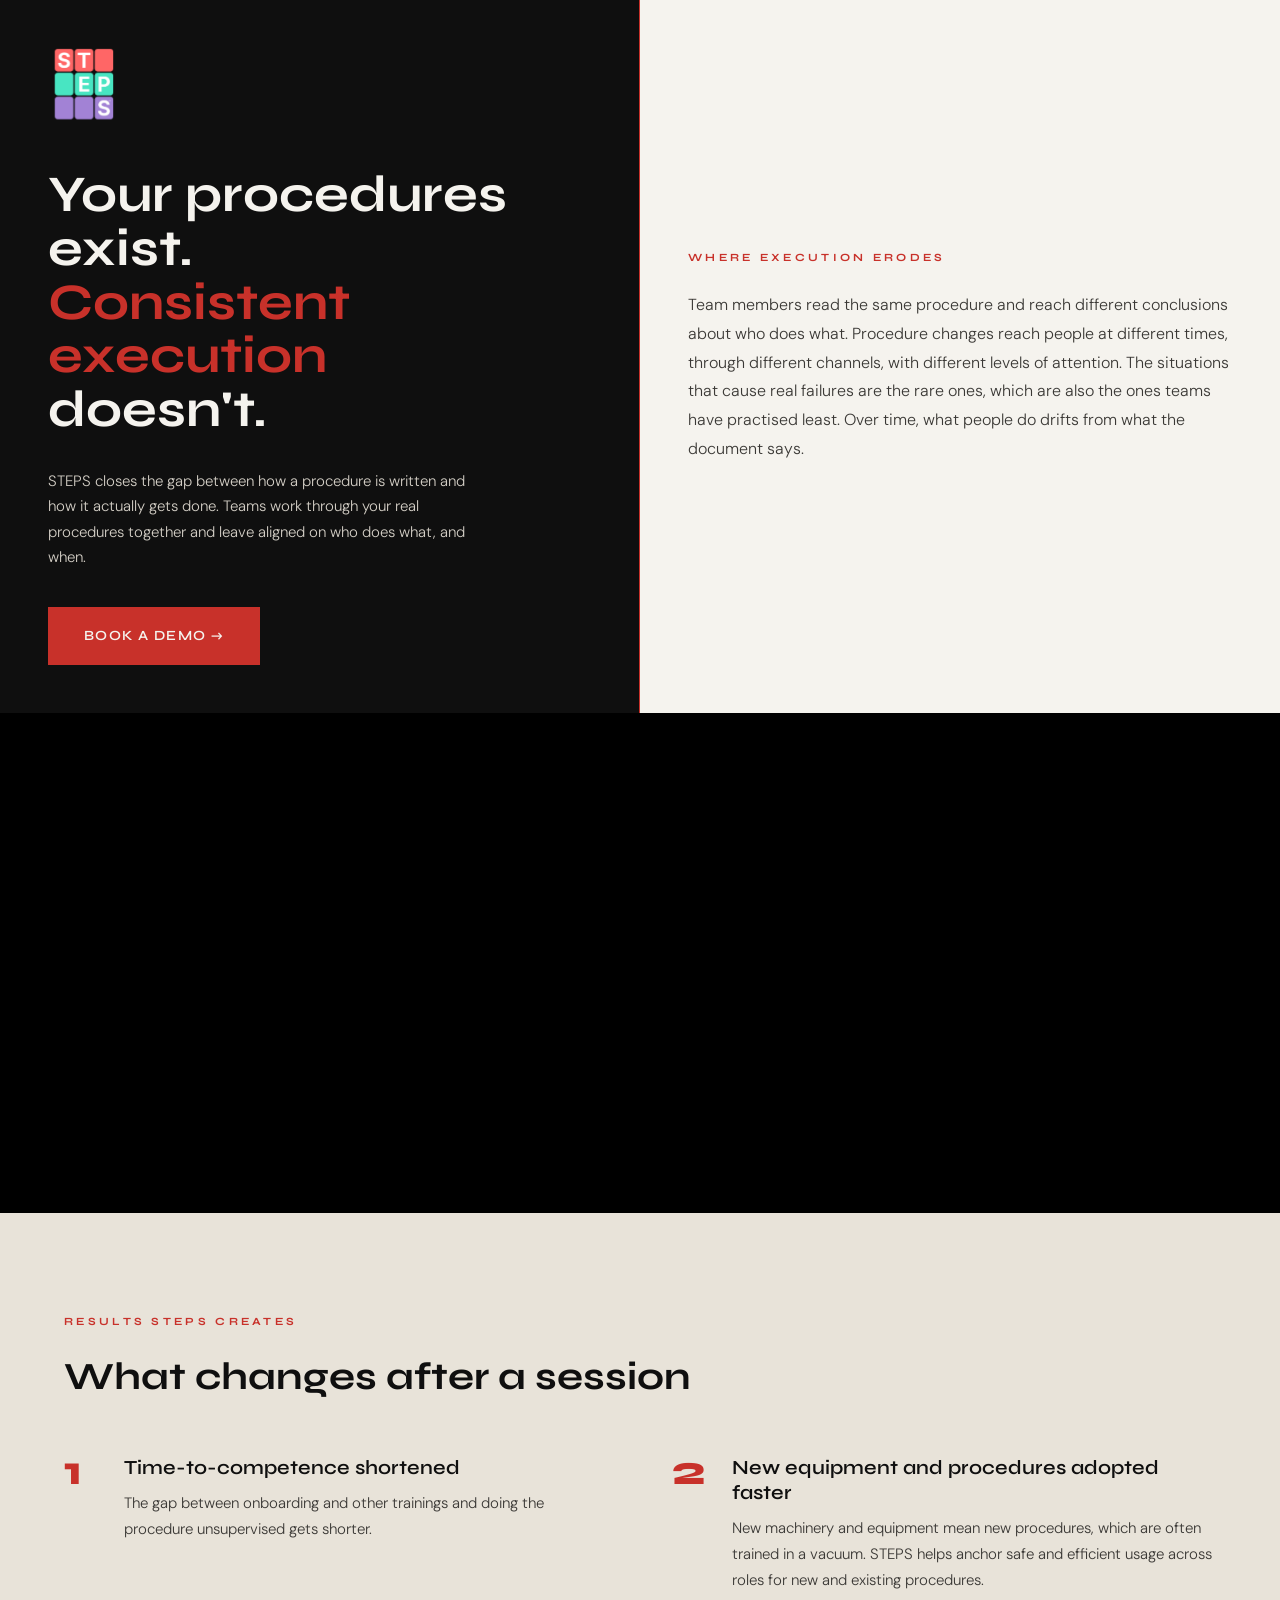
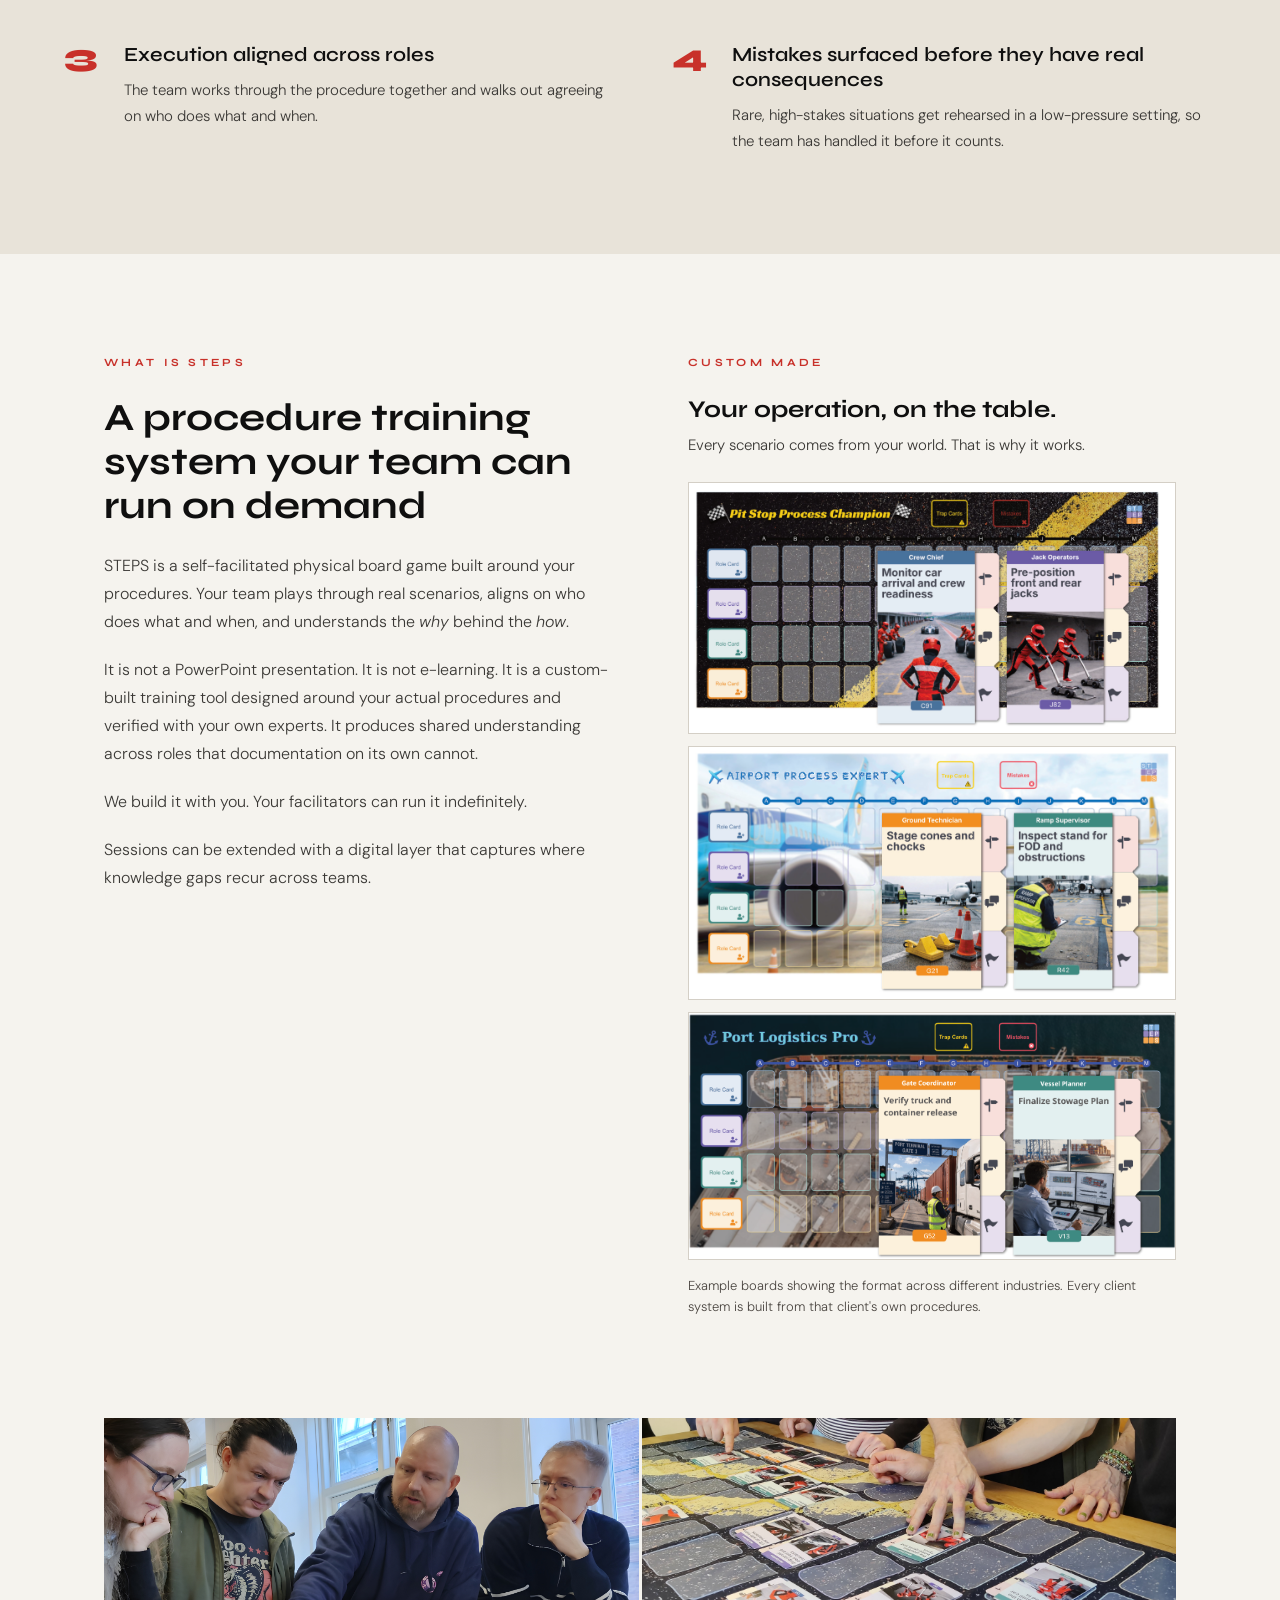
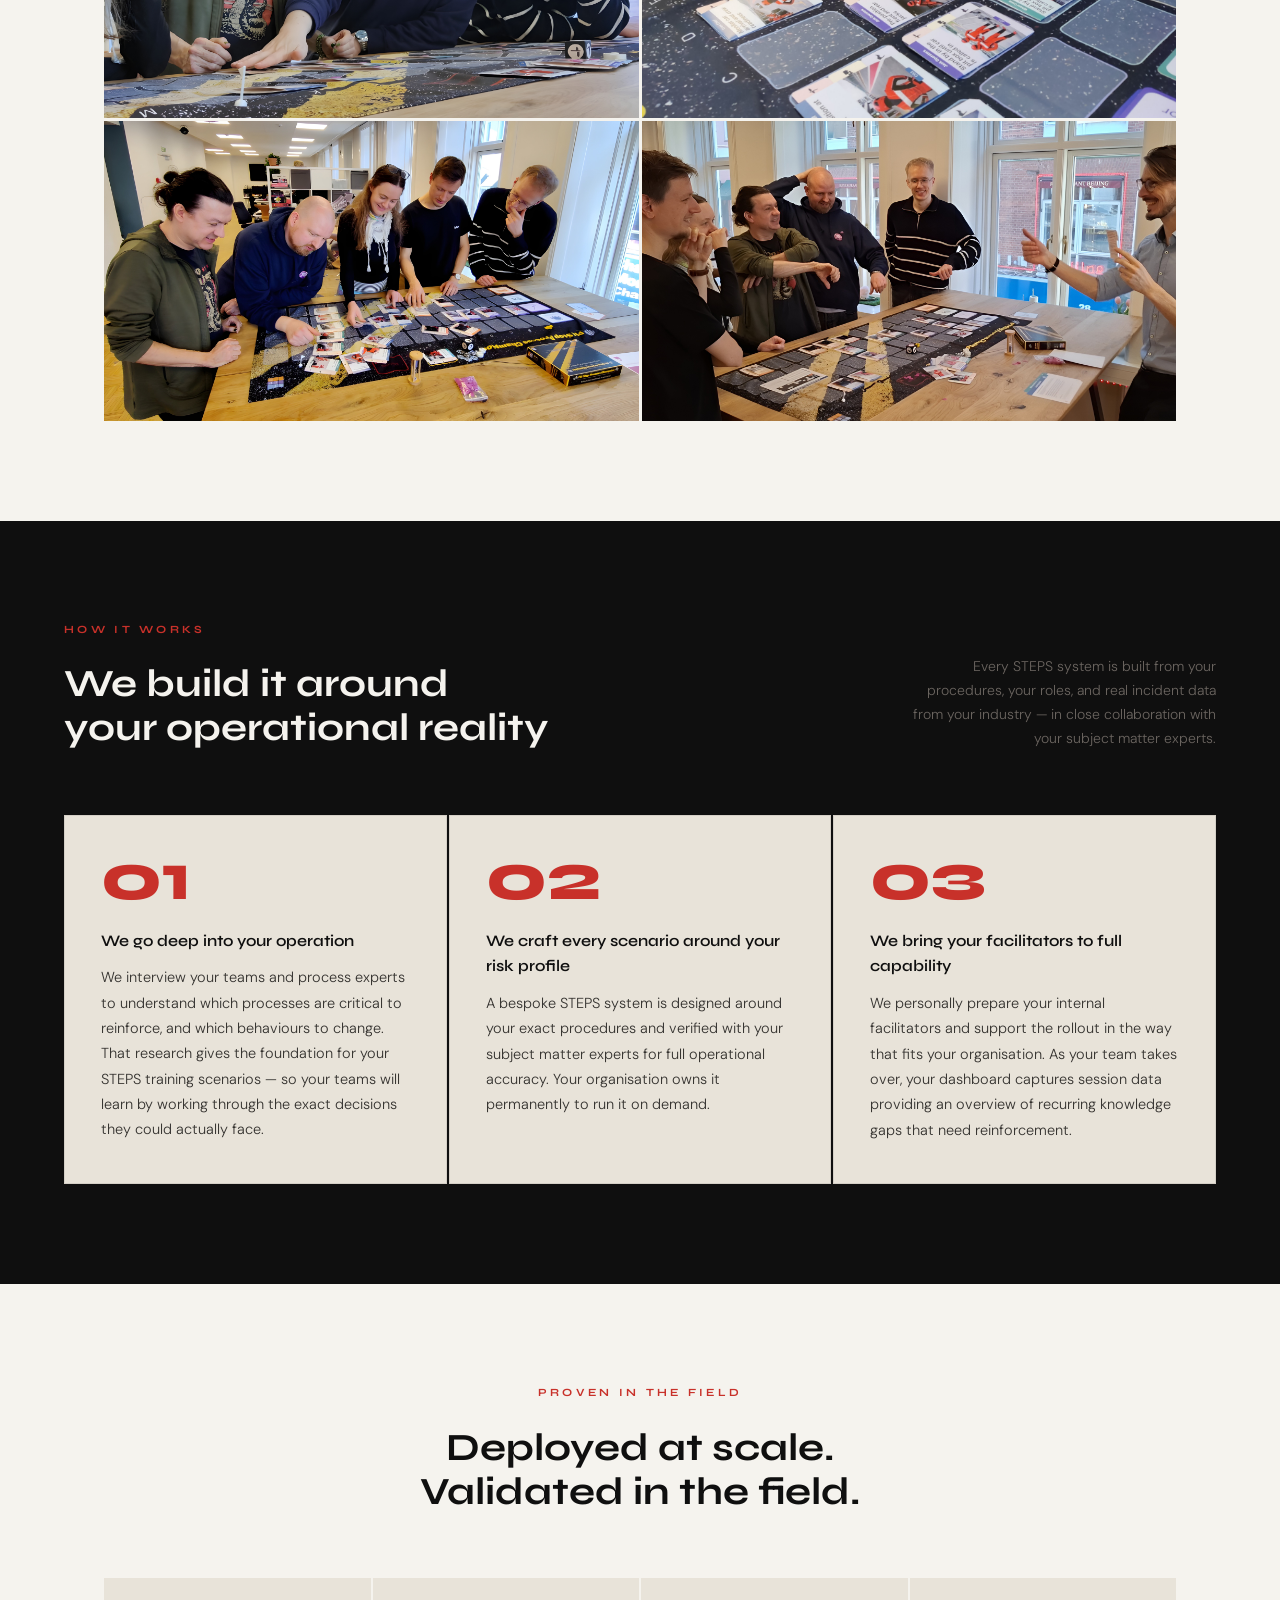
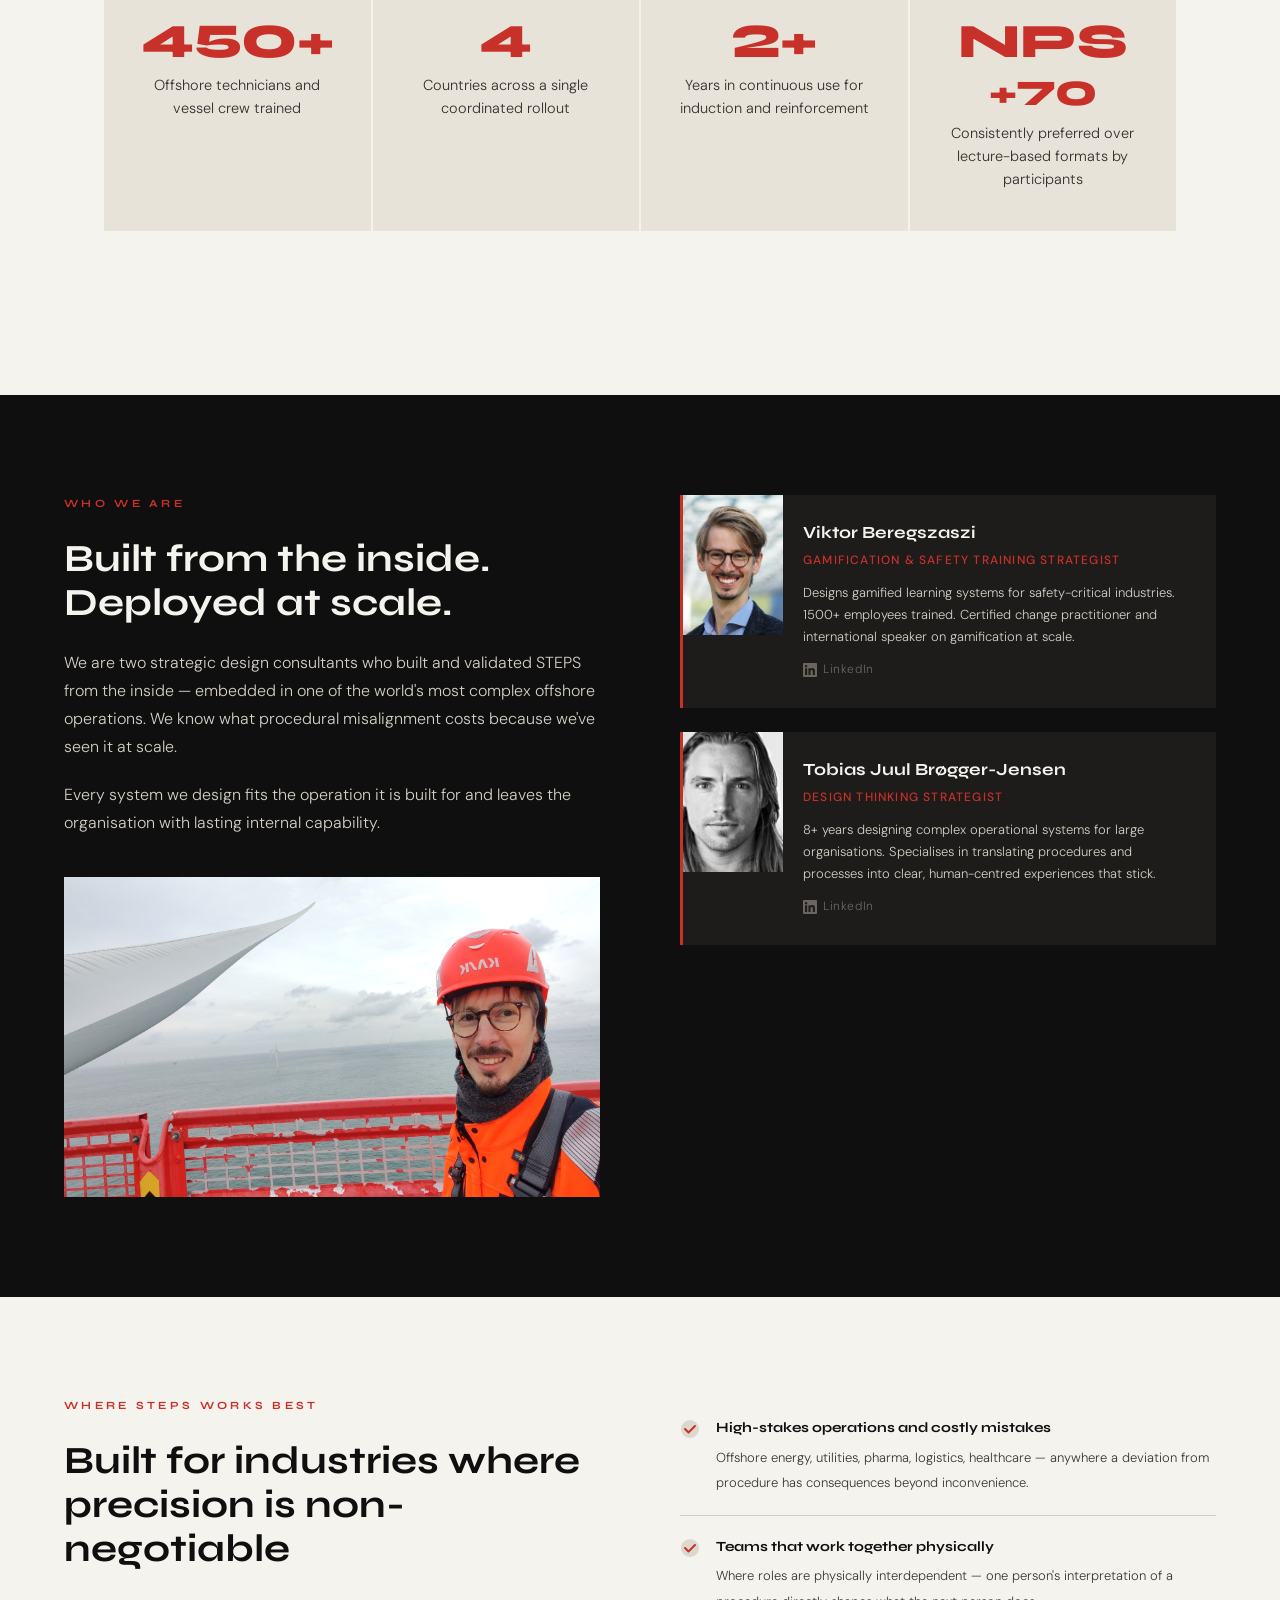
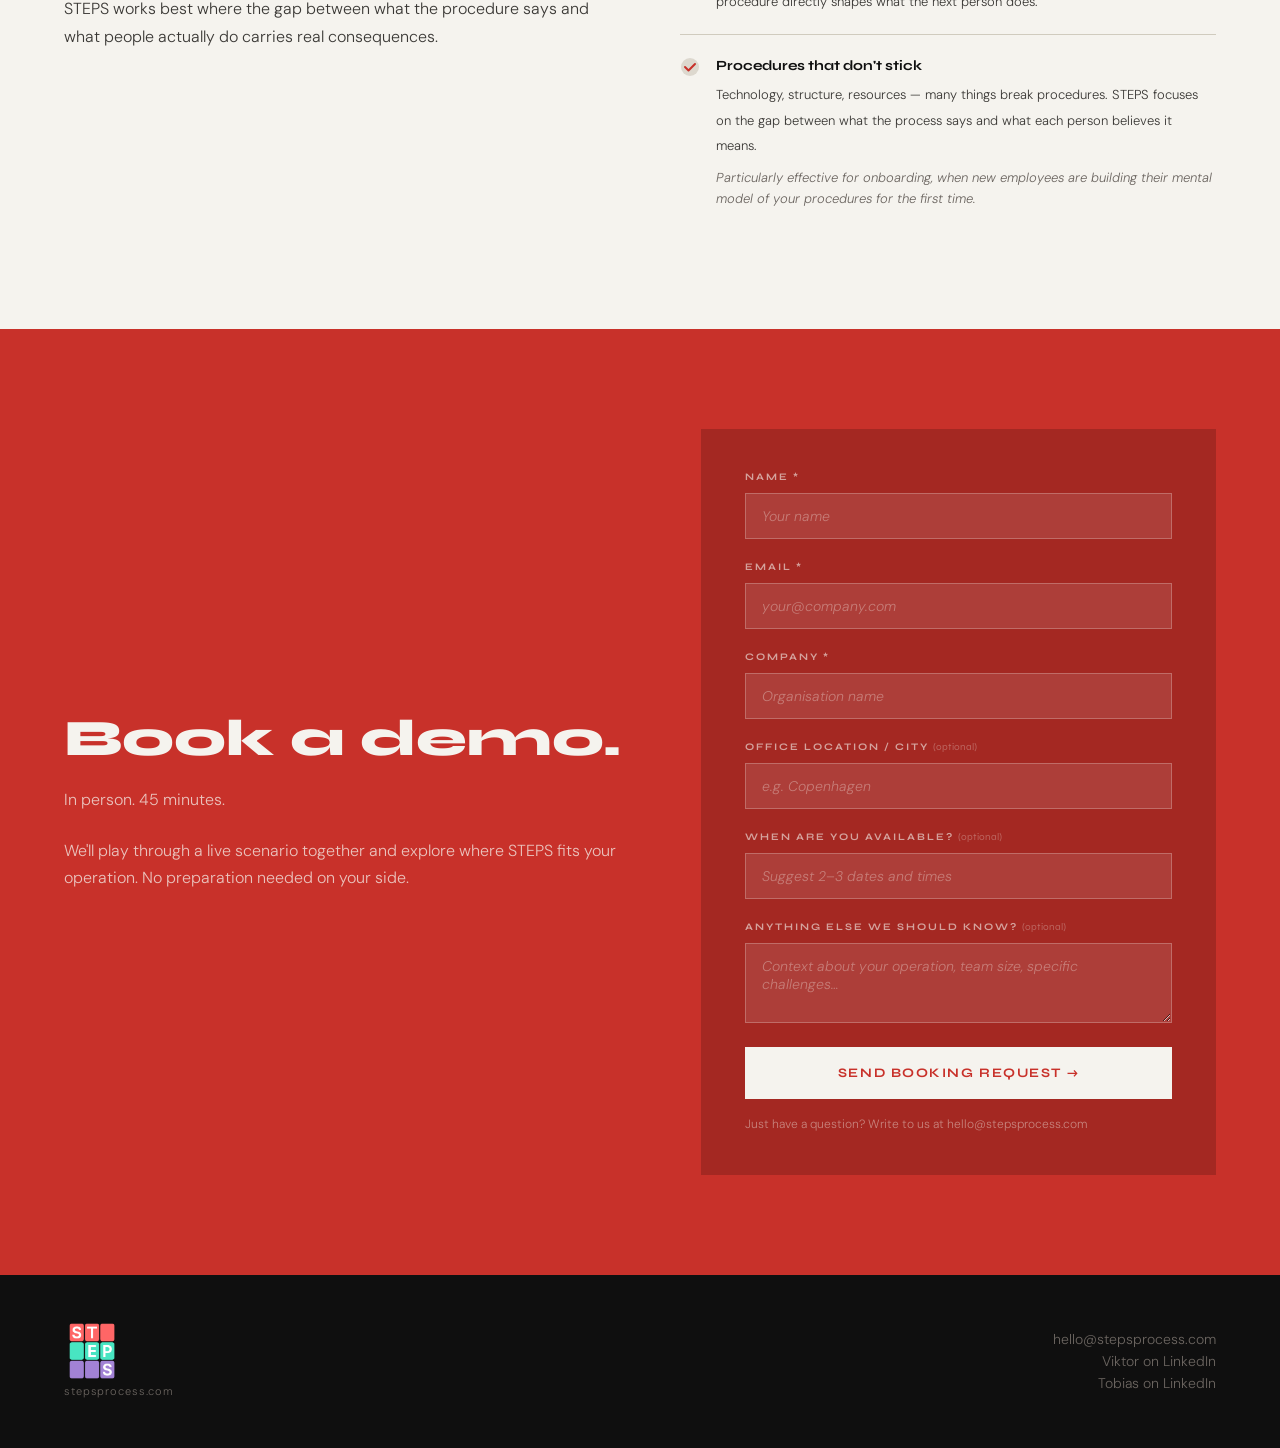
==== commit 75eecb3c: "Add files via upload" ====
--- a/index.html
+++ b/index.html
@@ -272,9 +272,9 @@
   }
 
   .problem-text p {
-    font-size: clamp(14px, 1vw, 16px);
+    font-size: clamp(16px, 1.15vw, 18px);
     color: #3a3835;
-    line-height: 1.6;
+    line-height: 1.8;
   }
 
   /* ── VIDEO BANNER ── */
@@ -285,11 +285,14 @@
 
   /* ── WHAT IS STEPS ── */
   .what {
-    padding: 100px 64px 60px;
+    padding: 100px 64px;
     max-width: 1200px;
     margin: 0 auto;
-  }
-  .what > div { max-width: 760px; }
+    display: grid;
+    grid-template-columns: 1.05fr 1fr;
+    gap: 72px;
+    align-items: start;
+  }
 
   .section-label {
     font-family: 'Syne', sans-serif;
@@ -461,18 +464,18 @@
   }
 
   .step-body {
-    font-size: 13px;
-    color: #3a3835;
-    line-height: 1.7;
+    font-size: 14.5px;
+    color: #33312e;
+    line-height: 1.75;
   }
 
   /* ── OUTCOMES ── */
-  .outcomes { background: var(--black); padding: 100px 64px; }
+  .outcomes { background: var(--sand); padding: 100px 64px; }
   .outcomes-inner { max-width: 1200px; margin: 0 auto; }
   .outcomes-header { margin-bottom: 56px; }
   .outcomes-title {
     font-family: 'Syne', sans-serif; font-weight: 700;
-    font-size: clamp(28px, 3vw, 40px); color: var(--white); line-height: 1.15;
+    font-size: clamp(28px, 3vw, 40px); color: var(--black); line-height: 1.15;
   }
   .outcome-grid { display: grid; grid-template-columns: repeat(2, 1fr); gap: 48px 64px; }
   .outcome-item { display: grid; grid-template-columns: 44px 1fr; gap: 16px; align-items: start; }
@@ -483,18 +486,25 @@
   }
   .outcome-title {
     font-family: 'Syne', sans-serif; font-weight: 600; font-size: 20px;
-    color: var(--white); margin-bottom: 10px; line-height: 1.25;
-  }
-  .outcome-body { font-size: 14px; color: var(--mid); line-height: 1.7; }
+    color: var(--black); margin-bottom: 10px; line-height: 1.25;
+  }
+  .outcome-body { font-size: 15px; color: #3a3835; line-height: 1.75; }
 
   /* ── MATS ── */
-  .mats { padding: 0 64px 100px; max-width: 1200px; margin: 0 auto; }
-  .mats-header { margin-bottom: 40px; }
-  .mat-grid { display: grid; grid-template-columns: repeat(3, 1fr); gap: 16px; }
+  .mats-title {
+    font-family: 'Syne', sans-serif;
+    font-weight: 700;
+    font-size: 24px;
+    color: var(--black);
+    line-height: 1.2;
+    margin-bottom: 8px;
+  }
+  .mats-sub { font-size: 15px; color: #3a3835; line-height: 1.7; margin-bottom: 24px; }
+  .mat-grid { display: grid; grid-template-columns: 1fr; gap: 12px; }
   .mat-grid a { display: block; overflow: hidden; background: var(--sand); border: 1px solid var(--light); }
   .mat-grid img { width: 100%; display: block; transition: transform 0.3s; }
   .mat-grid a:hover img { transform: scale(1.03); }
-  .mat-caption { margin-top: 20px; font-size: 12px; color: var(--mid); line-height: 1.6; max-width: 640px; }
+  .mat-caption { margin-top: 16px; font-size: 13px; color: #4a4540; line-height: 1.6; }
 
   /* ── RESULTS ── */
   .results {
@@ -534,9 +544,9 @@
   }
 
   .stat-label {
-    font-size: 13px;
-    color: var(--mid);
-    line-height: 1.5;
+    font-size: 14.5px;
+    color: #33312e;
+    line-height: 1.6;
   }
 
   .quote-block {
@@ -865,9 +875,8 @@
     .how-header { flex-direction: column; align-items: flex-start; gap: 16px; }
     .how-desc { text-align: left; }
     .steps-grid, .stats-row { grid-template-columns: 1fr; }
-    .outcomes, .mats { padding-left: 32px; padding-right: 32px; }
+    .outcomes { padding-left: 32px; padding-right: 32px; }
     .outcome-grid { grid-template-columns: 1fr; gap: 36px; }
-    .mat-grid { grid-template-columns: 1fr; }
     .photo-strip { grid-template-columns: 1fr; }
     .quote-context { position: static; text-align: left; margin-top: 24px; }
     footer { flex-direction: column; gap: 24px; text-align: center; }
@@ -1021,24 +1030,19 @@
 
   </div>
 
+  <div>
+    <p class="section-label">Custom Made</p>
+    <h3 class="mats-title">Your operation, on the table.</h3>
+    <p class="mats-sub">Every scenario comes from your world. That is why it works.</p>
+    <div class="mat-grid">
+      <a href="images/mat-pitstop.png" target="_blank"><img src="images/mat-pitstop.png" alt="Pit stop process board"></a>
+      <a href="images/mat-aviation.png" target="_blank"><img src="images/mat-aviation.png" alt="Airport ground handling process board"></a>
+      <a href="images/mat-port.png" target="_blank"><img src="images/mat-port.png" alt="Port logistics process board"></a>
+    </div>
+    <p class="mat-caption">Example boards showing the format across different industries. Every client system is built from that client's own procedures.</p>
+  </div>
+
 </section>
-
-<!-- ══════════════════════════════════════
-     YOUR OPERATION, ON THE TABLE
-     ══════════════════════════════════════ -->
-<div class="mats">
-  <div class="mats-header">
-    <p class="section-label">Custom Made</p>
-    <h2 class="section-title">Your operation, on the table.</h2>
-    <p class="section-body" style="margin-top:16px;">Every scenario comes from your world. That is why it works.</p>
-  </div>
-  <div class="mat-grid">
-    <a href="images/mat-pitstop.png" target="_blank"><img src="images/mat-pitstop.png" alt="Pit stop process board"></a>
-    <a href="images/mat-aviation.png" target="_blank"><img src="images/mat-aviation.png" alt="Airport ground handling process board"></a>
-    <a href="images/mat-port.png" target="_blank"><img src="images/mat-port.png" alt="Port logistics process board"></a>
-  </div>
-  <p class="mat-caption">Example boards showing the format across different industries. Every client system is built from that client's own procedures.</p>
-</div>
 
 <!-- ══════════════════════════════════════
      IN ACTION — 2x2 PHOTO GRID
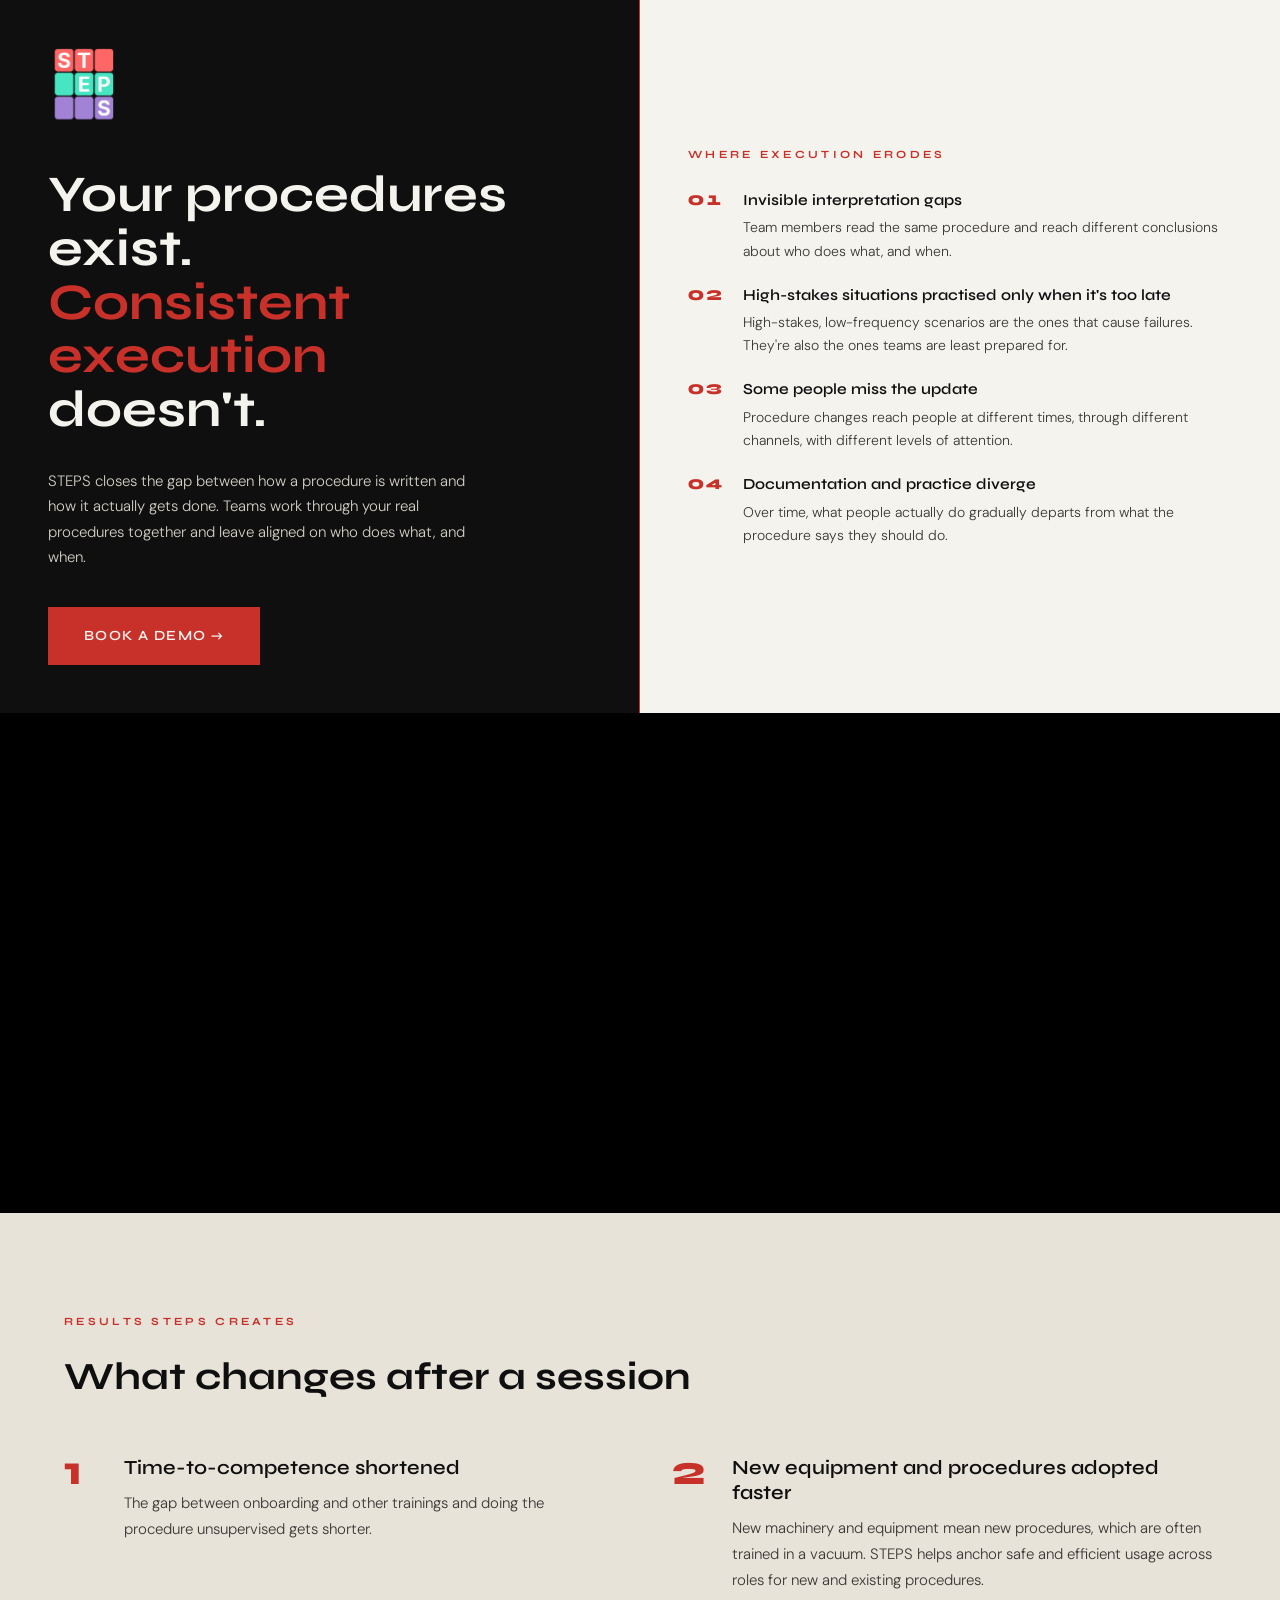
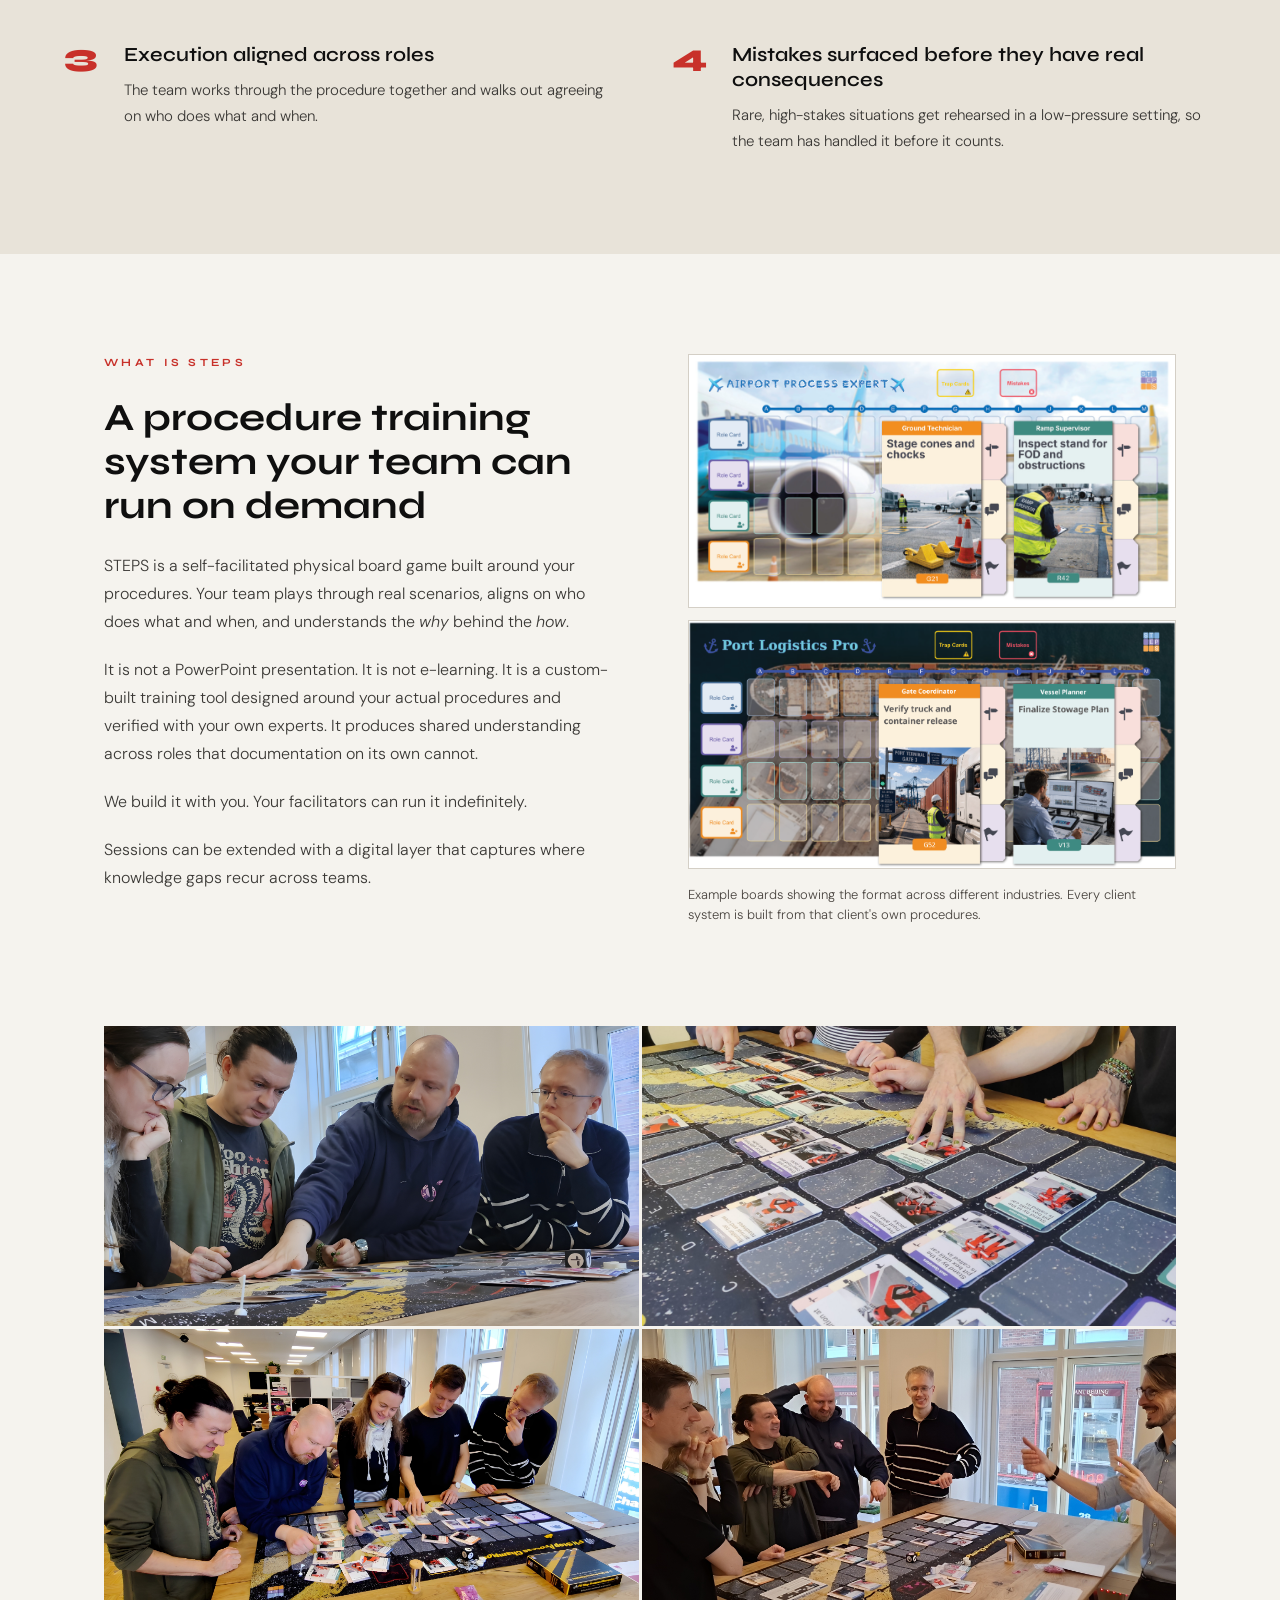
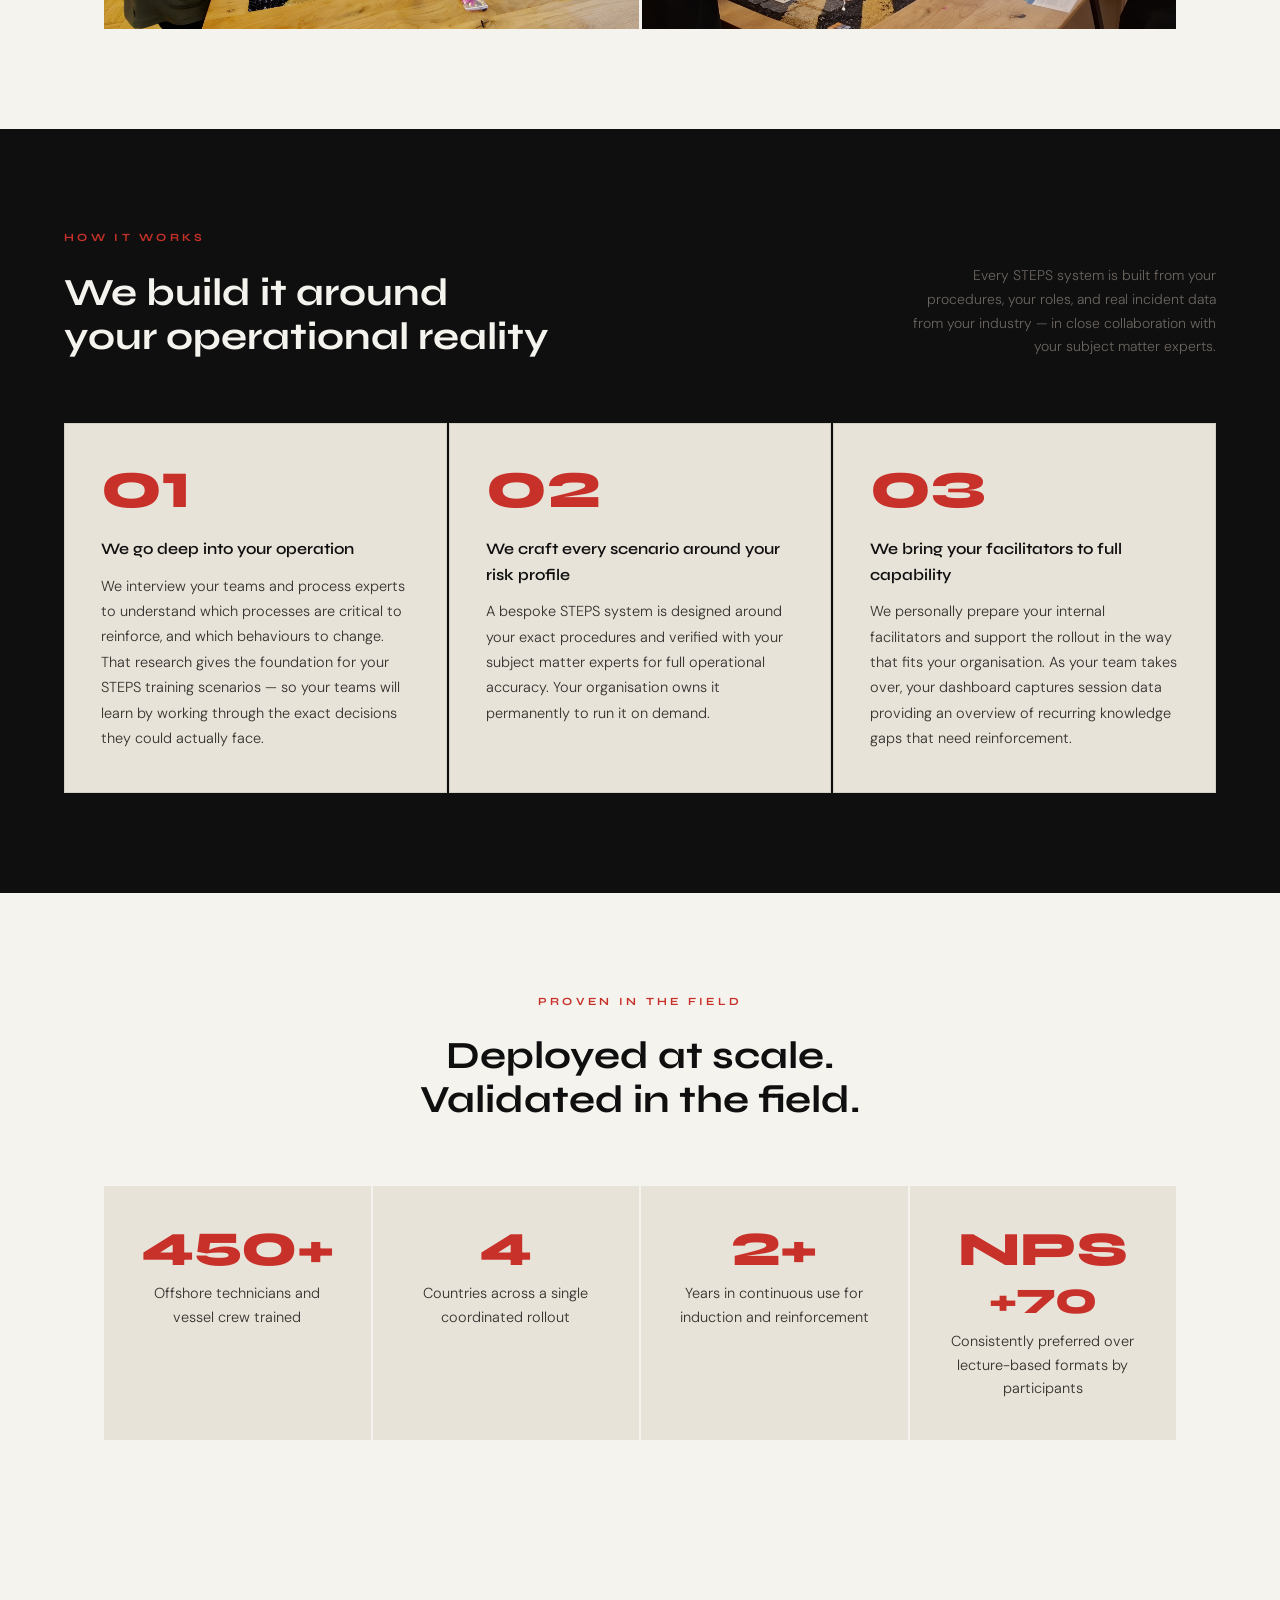
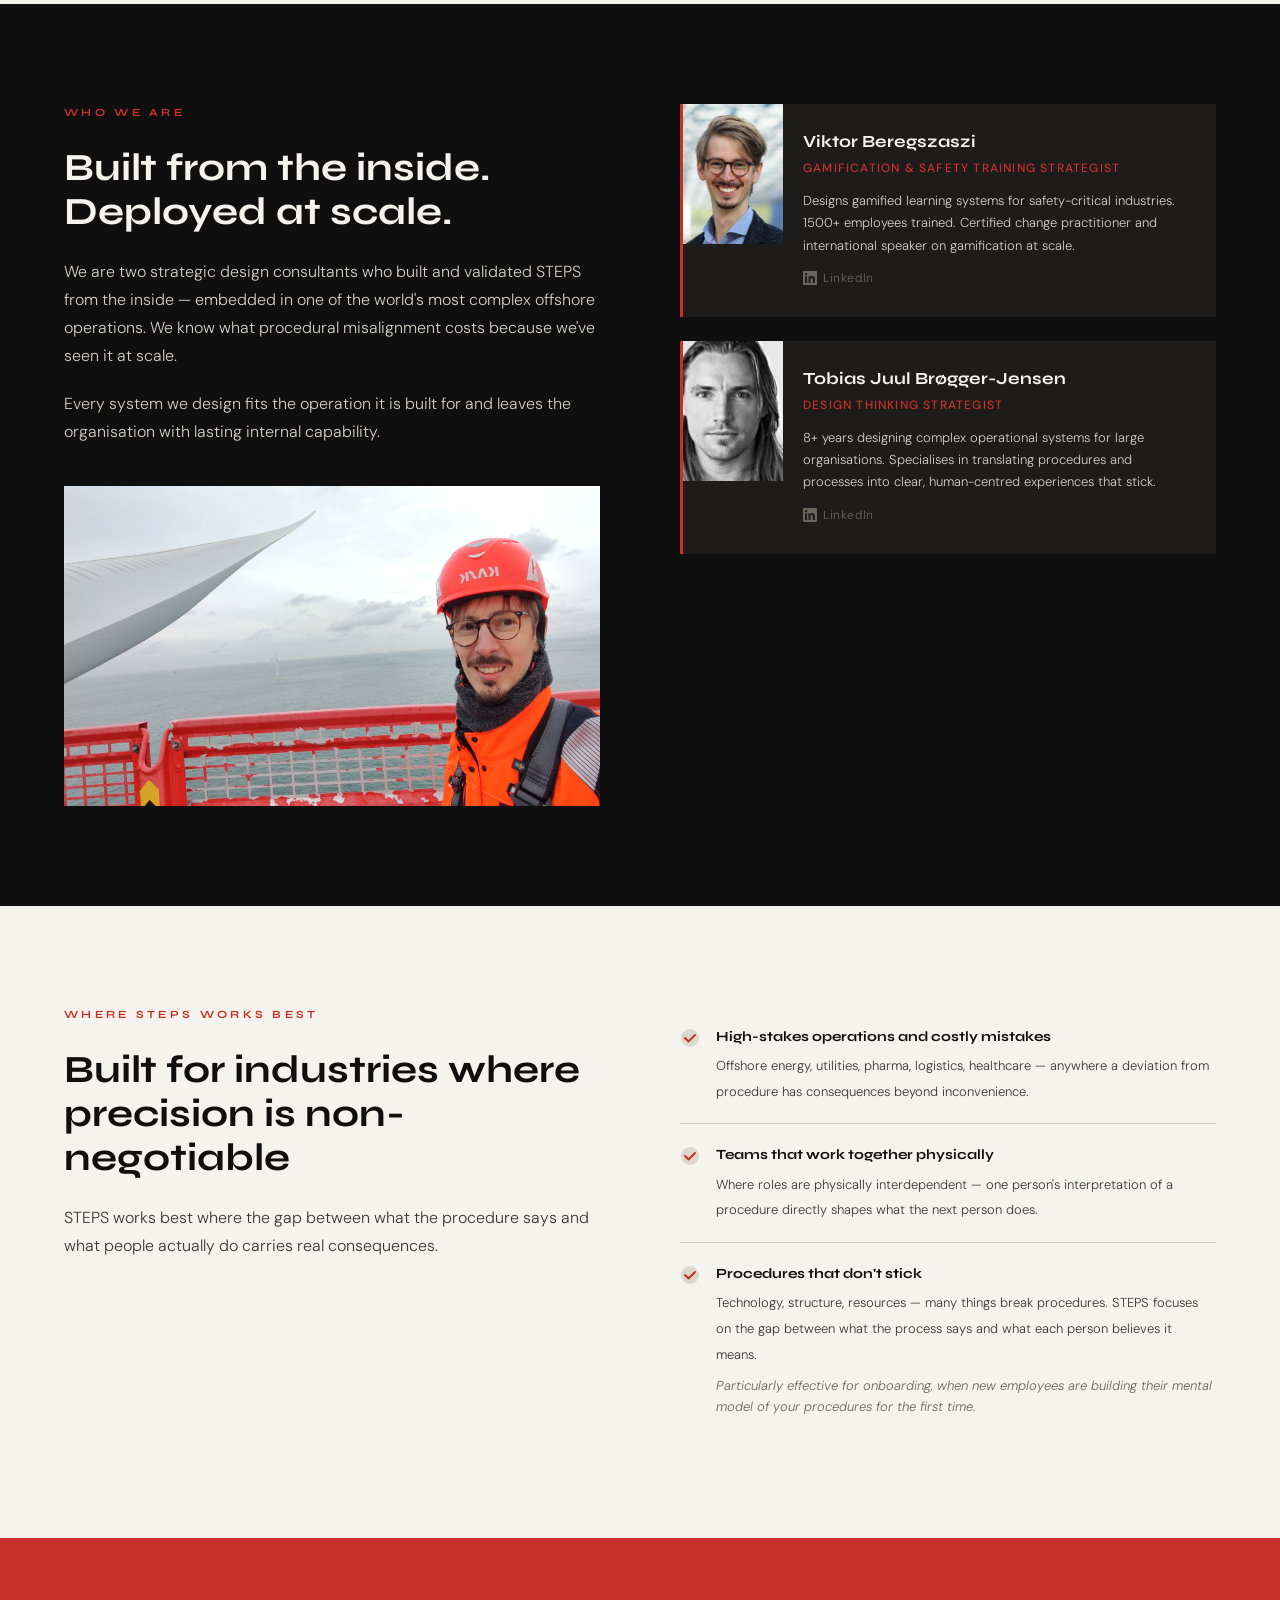
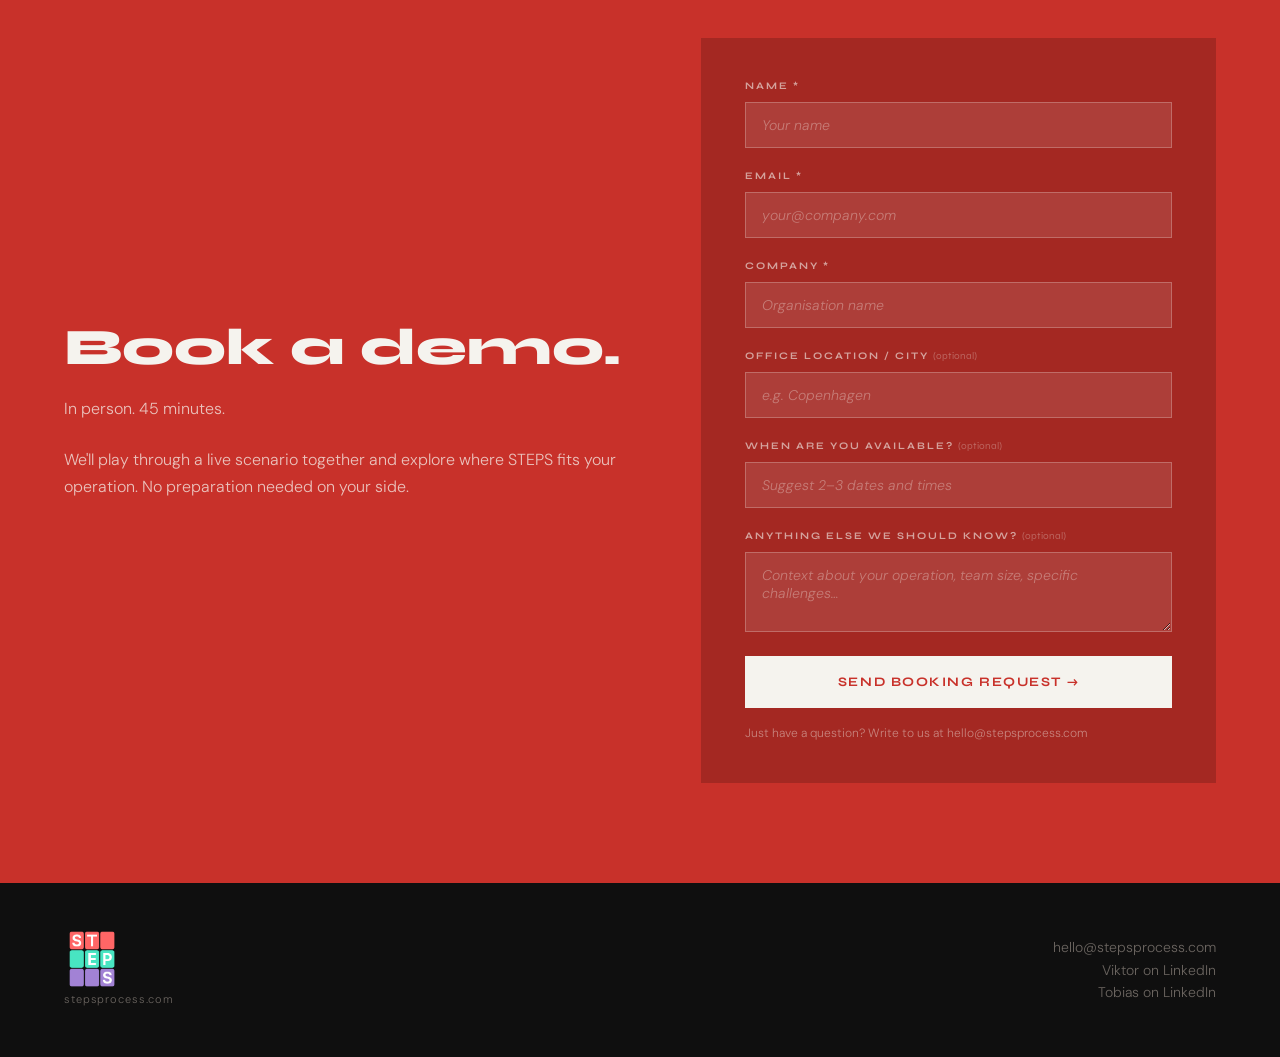
==== commit 8d0ca368: "Add files via upload" ====
--- a/index.html
+++ b/index.html
@@ -272,9 +272,9 @@
   }
 
   .problem-text p {
-    font-size: clamp(16px, 1.15vw, 18px);
+    font-size: clamp(14px, 1vw, 16px);
     color: #3a3835;
-    line-height: 1.8;
+    line-height: 1.65;
   }
 
   /* ── VIDEO BANNER ── */
@@ -491,15 +491,6 @@
   .outcome-body { font-size: 15px; color: #3a3835; line-height: 1.75; }
 
   /* ── MATS ── */
-  .mats-title {
-    font-family: 'Syne', sans-serif;
-    font-weight: 700;
-    font-size: 24px;
-    color: var(--black);
-    line-height: 1.2;
-    margin-bottom: 8px;
-  }
-  .mats-sub { font-size: 15px; color: #3a3835; line-height: 1.7; margin-bottom: 24px; }
   .mat-grid { display: grid; grid-template-columns: 1fr; gap: 12px; }
   .mat-grid a { display: block; overflow: hidden; background: var(--sand); border: 1px solid var(--light); }
   .mat-grid img { width: 100%; display: block; transition: transform 0.3s; }
@@ -939,8 +930,36 @@
   <div class="hero-right">
     <p class="problem-label">Where execution erodes</p>
 
-    <div class="problem-text">
-      <p>Team members read the same procedure and reach different conclusions about who does what. Procedure changes reach people at different times, through different channels, with different levels of attention. The situations that cause real failures are the rare ones, which are also the ones teams have practised least. Over time, what people do drifts from what the document says.</p>
+    <div class="problem-item">
+      <span class="problem-num">01</span>
+      <div class="problem-text">
+        <strong>Invisible interpretation gaps</strong>
+        <p>Team members read the same procedure and reach different conclusions about who does what, and when.</p>
+      </div>
+    </div>
+
+    <div class="problem-item">
+      <span class="problem-num">02</span>
+      <div class="problem-text">
+        <strong>High-stakes situations practised only when it's too late</strong>
+        <p>High-stakes, low-frequency scenarios are the ones that cause failures. They're also the ones teams are least prepared for.</p>
+      </div>
+    </div>
+
+    <div class="problem-item">
+      <span class="problem-num">03</span>
+      <div class="problem-text">
+        <strong>Some people miss the update</strong>
+        <p>Procedure changes reach people at different times, through different channels, with different levels of attention.</p>
+      </div>
+    </div>
+
+    <div class="problem-item">
+      <span class="problem-num">04</span>
+      <div class="problem-text">
+        <strong>Documentation and practice diverge</strong>
+        <p>Over time, what people actually do gradually departs from what the procedure says they should do.</p>
+      </div>
     </div>
   </div>
 </section>
@@ -1031,11 +1050,7 @@
   </div>
 
   <div>
-    <p class="section-label">Custom Made</p>
-    <h3 class="mats-title">Your operation, on the table.</h3>
-    <p class="mats-sub">Every scenario comes from your world. That is why it works.</p>
     <div class="mat-grid">
-      <a href="images/mat-pitstop.png" target="_blank"><img src="images/mat-pitstop.png" alt="Pit stop process board"></a>
       <a href="images/mat-aviation.png" target="_blank"><img src="images/mat-aviation.png" alt="Airport ground handling process board"></a>
       <a href="images/mat-port.png" target="_blank"><img src="images/mat-port.png" alt="Port logistics process board"></a>
     </div>
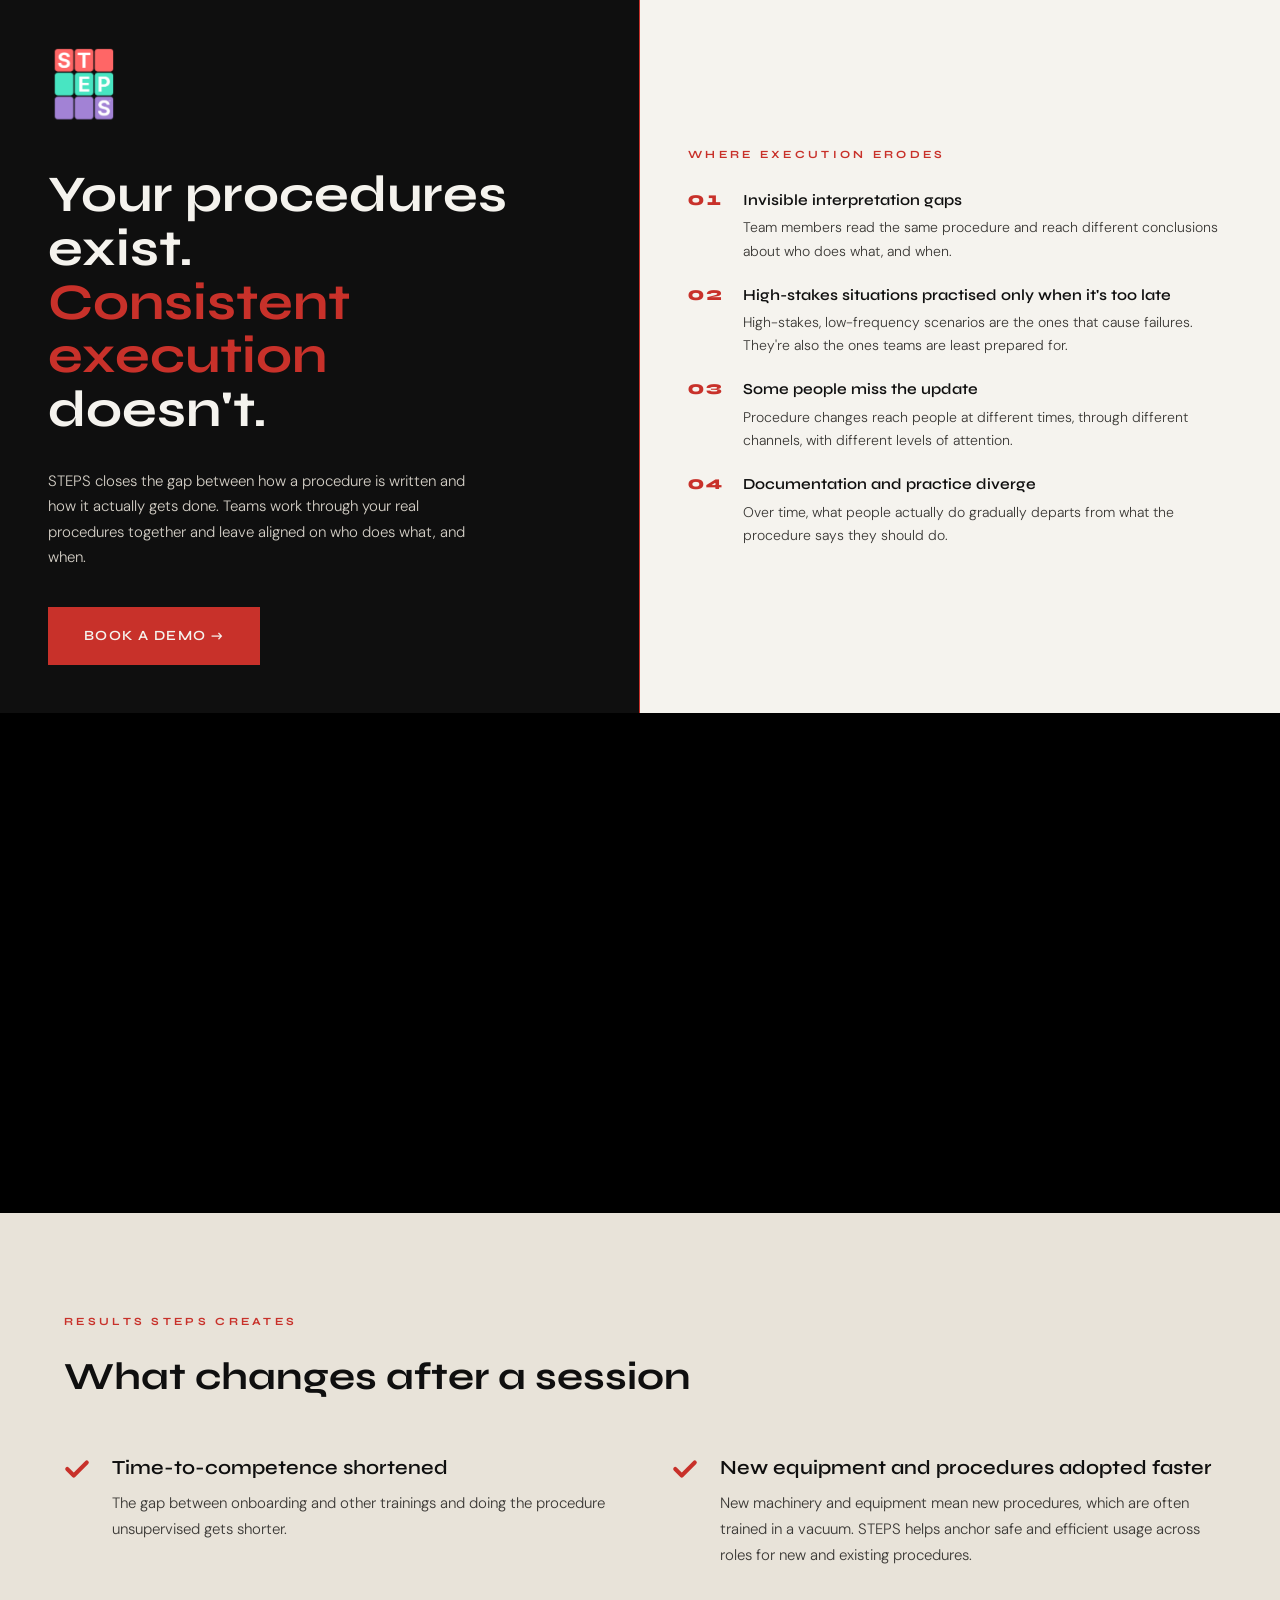
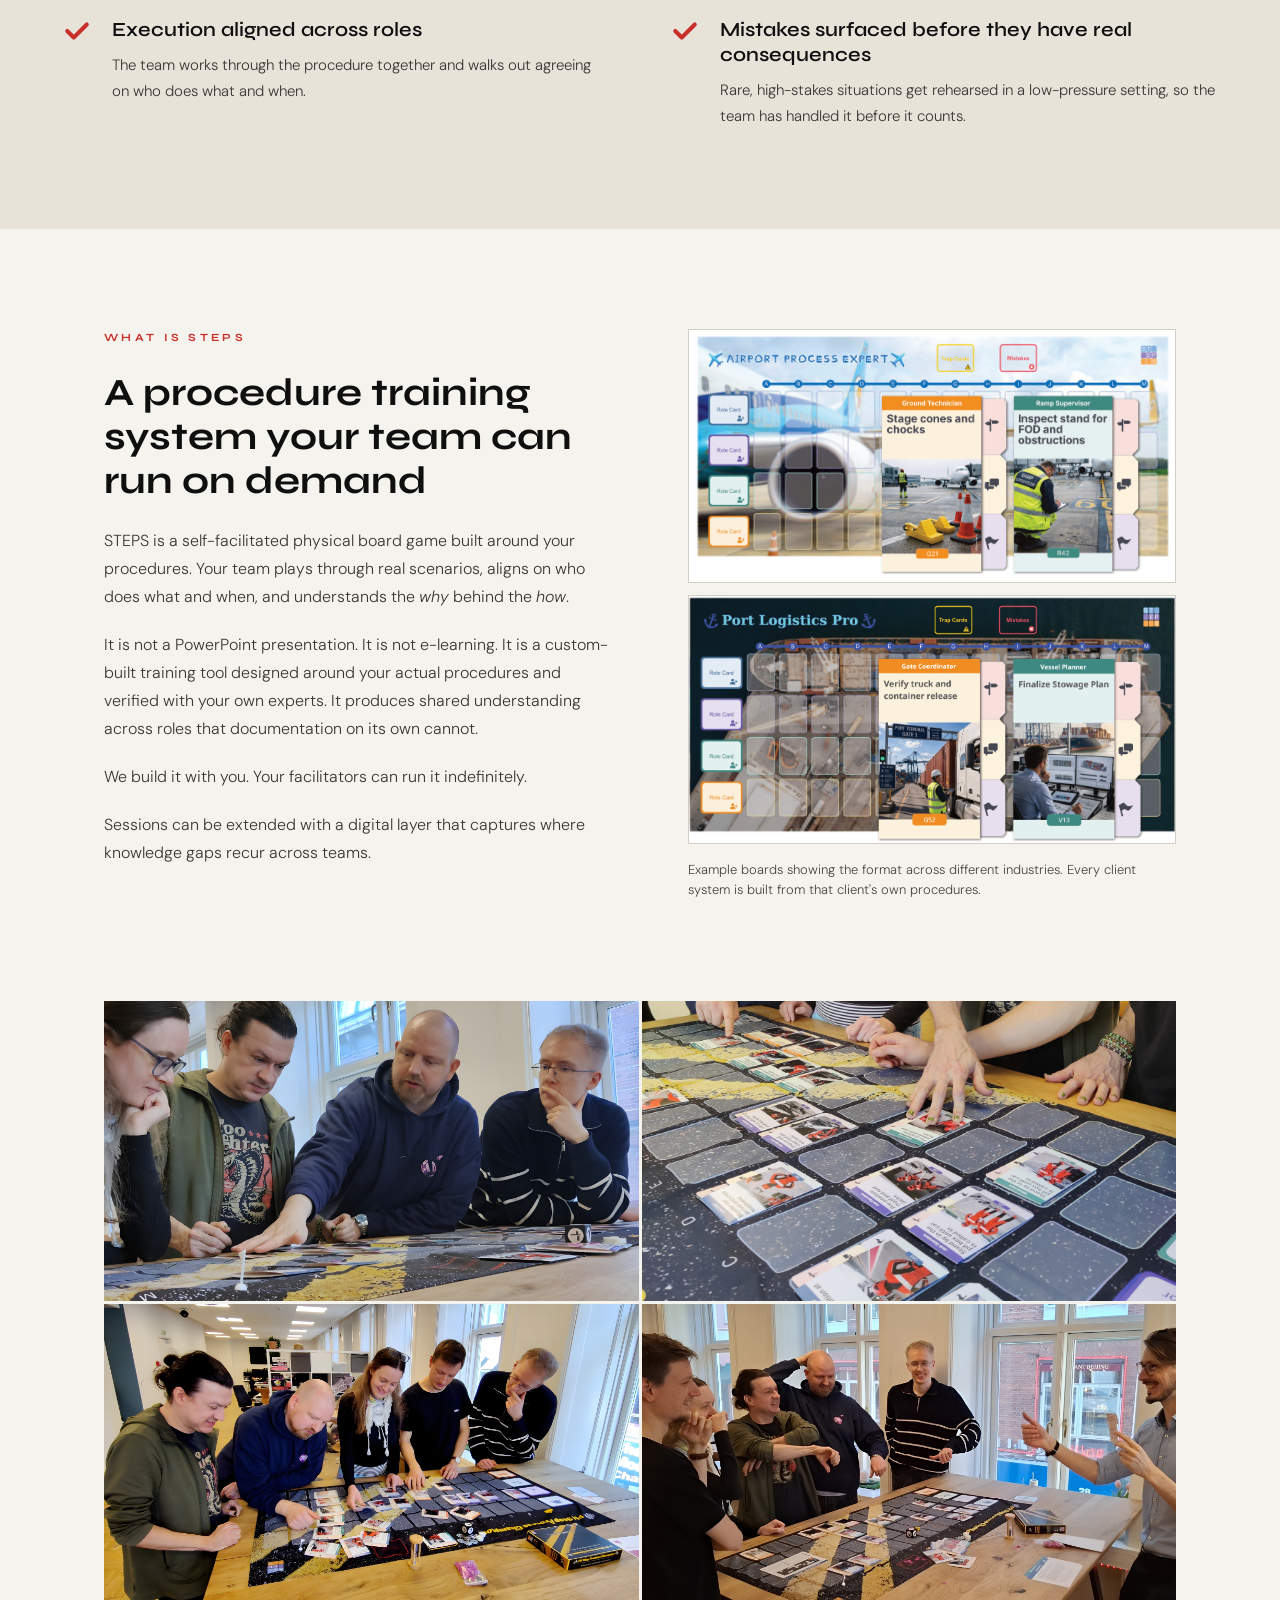
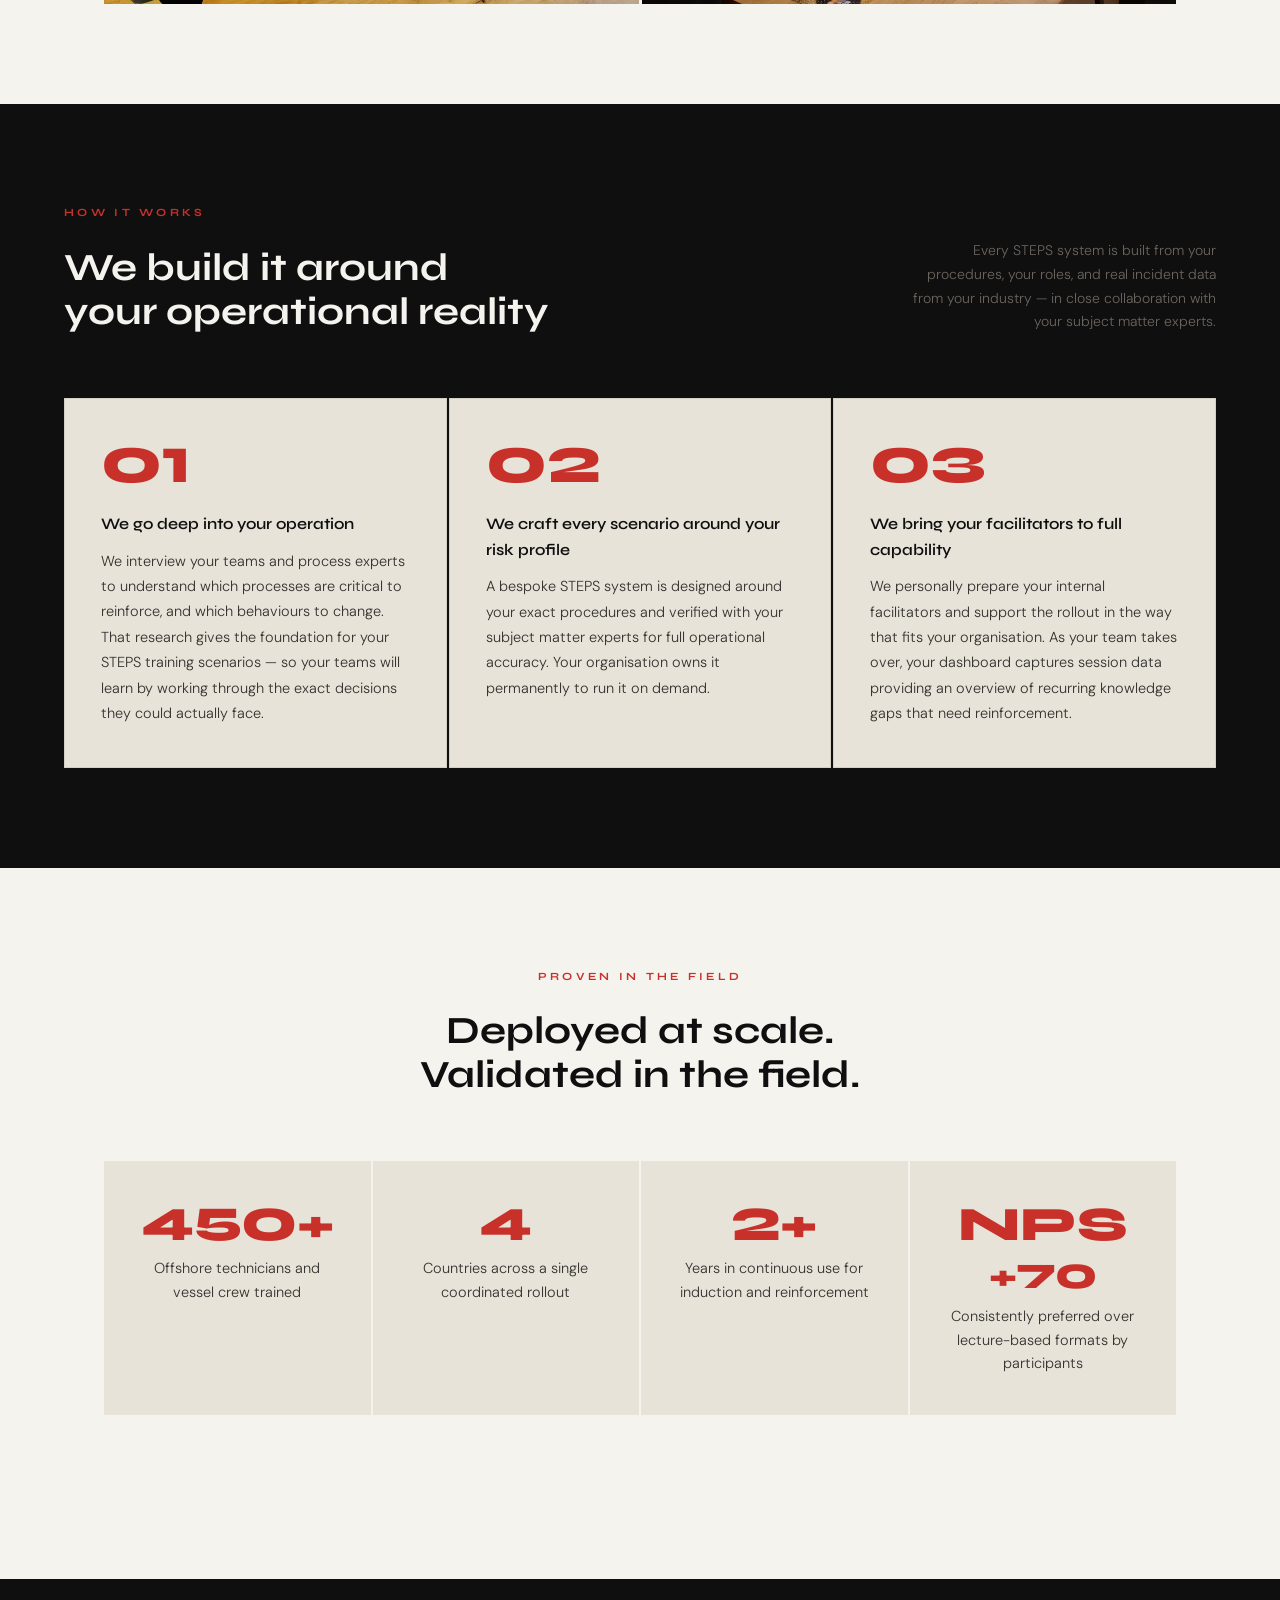
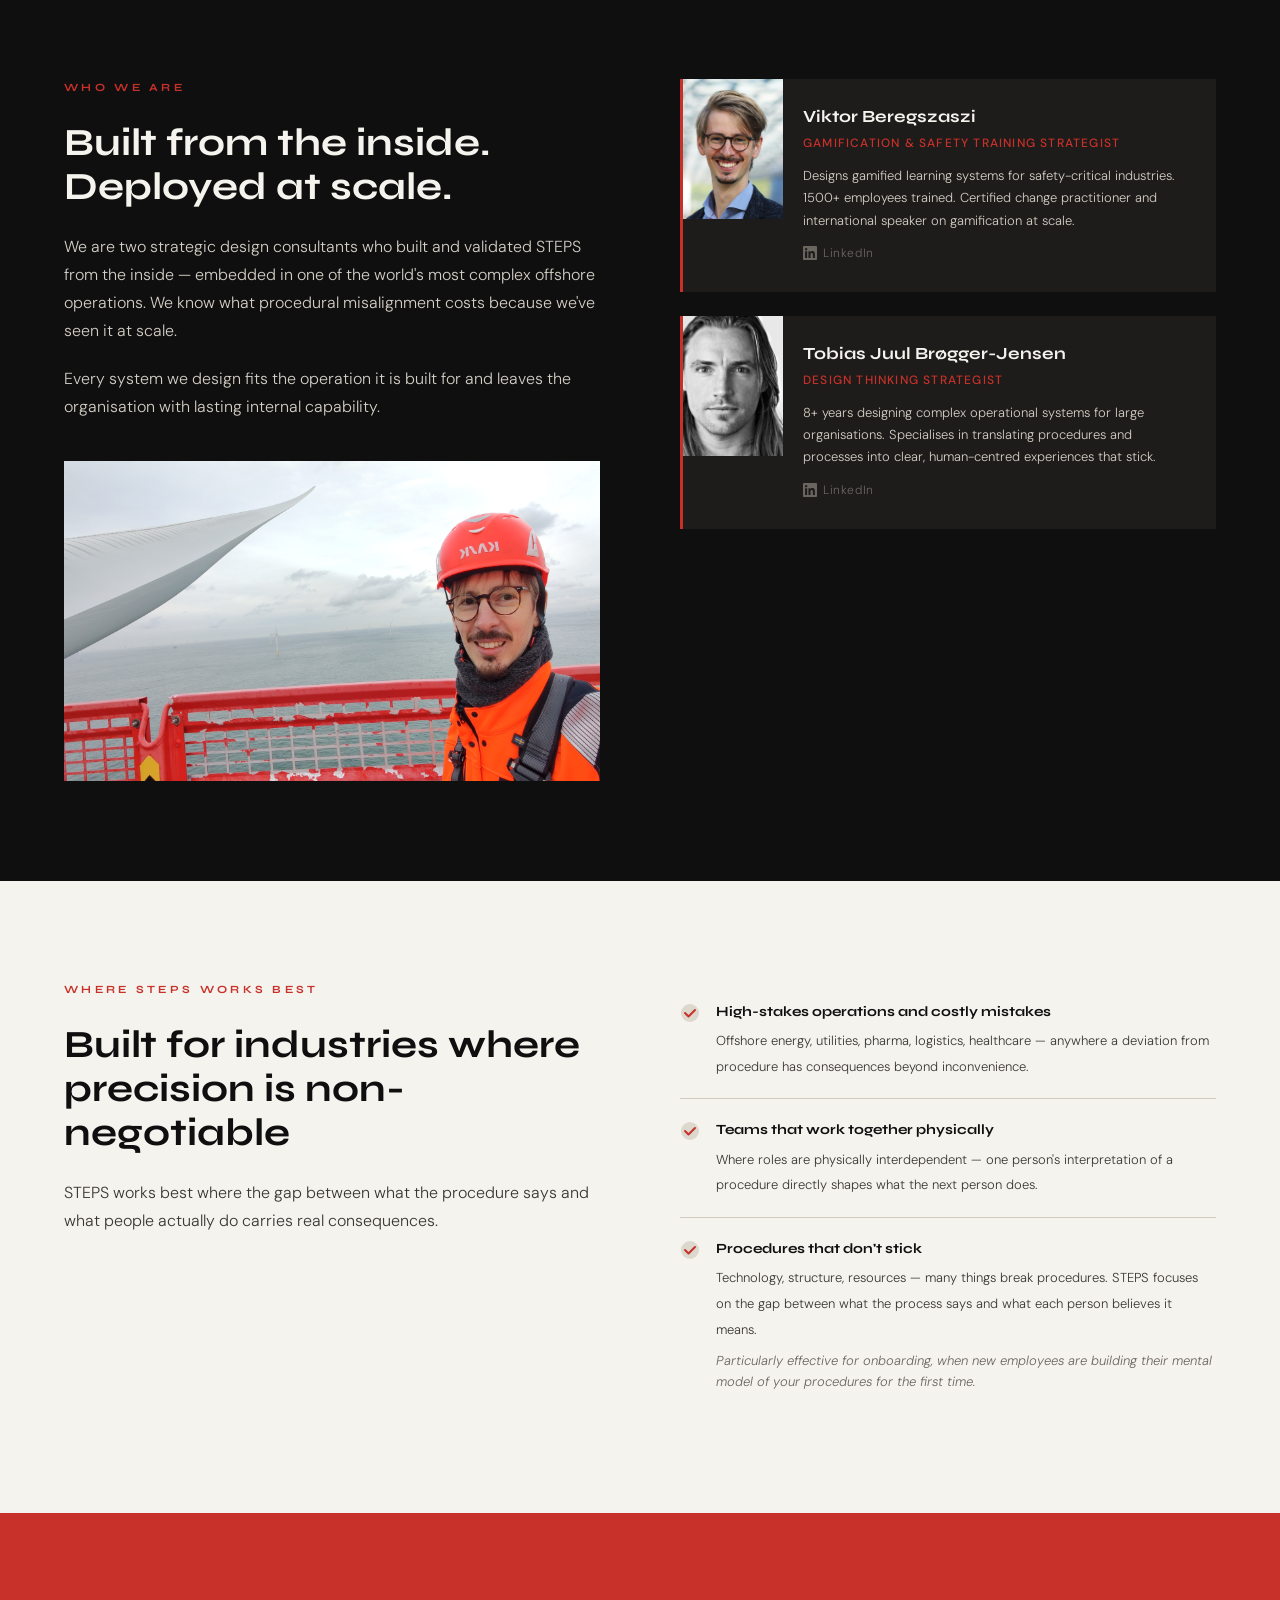
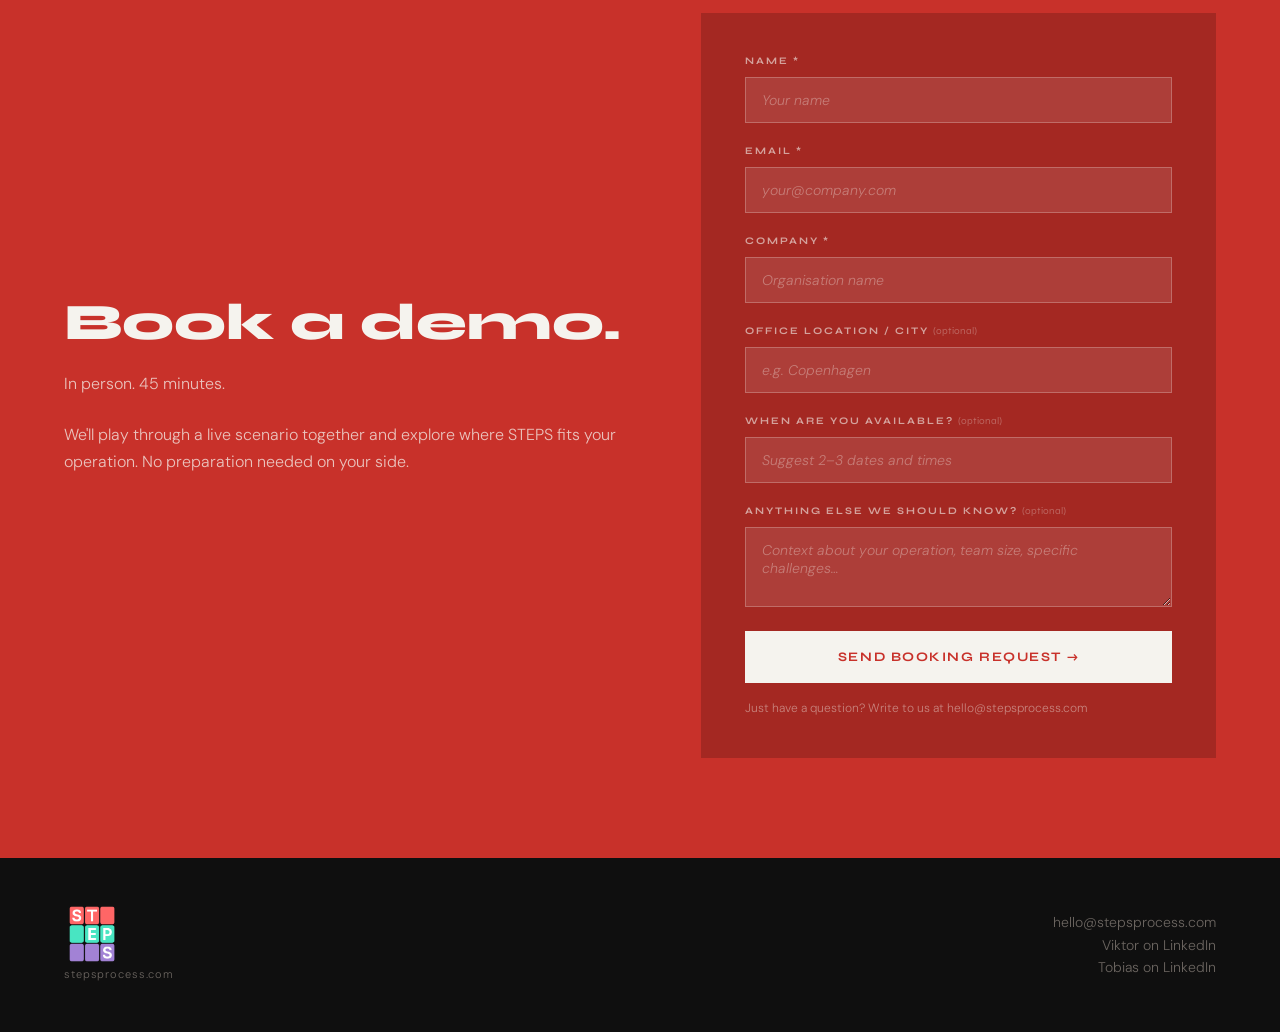
==== commit 263e9970: "Add files via upload" ====
--- a/index.html
+++ b/index.html
@@ -478,12 +478,9 @@
     font-size: clamp(28px, 3vw, 40px); color: var(--black); line-height: 1.15;
   }
   .outcome-grid { display: grid; grid-template-columns: repeat(2, 1fr); gap: 48px 64px; }
-  .outcome-item { display: grid; grid-template-columns: 44px 1fr; gap: 16px; align-items: start; }
-  .outcome-num {
-    font-family: 'Syne', sans-serif; font-size: 32px; font-weight: 800;
-    color: var(--red); line-height: 1.2;
-    font-variant-numeric: lining-nums; font-feature-settings: "lnum" 1;
-  }
+  .outcome-item { display: grid; grid-template-columns: 30px 1fr; gap: 18px; align-items: start; }
+  .outcome-tick { width: 26px; height: 26px; margin-top: 1px; flex-shrink: 0; }
+  .outcome-tick svg { width: 100%; height: 100%; display: block; }
   .outcome-title {
     font-family: 'Syne', sans-serif; font-weight: 600; font-size: 20px;
     color: var(--black); margin-bottom: 10px; line-height: 1.25;
@@ -994,28 +991,28 @@
     </div>
     <div class="outcome-grid">
       <div class="outcome-item">
-        <span class="outcome-num">1</span>
+        <span class="outcome-tick"><svg viewBox="0 0 16 16" aria-hidden="true"><path d="M2 8l4 4 8-8" stroke="var(--red)" stroke-width="2.5" fill="none" stroke-linecap="round" stroke-linejoin="round"/></svg></span>
         <div>
           <h3 class="outcome-title">Time-to-competence shortened</h3>
           <p class="outcome-body">The gap between onboarding and other trainings and doing the procedure unsupervised gets shorter.</p>
         </div>
       </div>
       <div class="outcome-item">
-        <span class="outcome-num">2</span>
+        <span class="outcome-tick"><svg viewBox="0 0 16 16" aria-hidden="true"><path d="M2 8l4 4 8-8" stroke="var(--red)" stroke-width="2.5" fill="none" stroke-linecap="round" stroke-linejoin="round"/></svg></span>
         <div>
           <h3 class="outcome-title">New equipment and procedures adopted faster</h3>
           <p class="outcome-body">New machinery and equipment mean new procedures, which are often trained in a vacuum. STEPS helps anchor safe and efficient usage across roles for new and existing procedures.</p>
         </div>
       </div>
       <div class="outcome-item">
-        <span class="outcome-num">3</span>
+        <span class="outcome-tick"><svg viewBox="0 0 16 16" aria-hidden="true"><path d="M2 8l4 4 8-8" stroke="var(--red)" stroke-width="2.5" fill="none" stroke-linecap="round" stroke-linejoin="round"/></svg></span>
         <div>
           <h3 class="outcome-title">Execution aligned across roles</h3>
           <p class="outcome-body">The team works through the procedure together and walks out agreeing on who does what and when.</p>
         </div>
       </div>
       <div class="outcome-item">
-        <span class="outcome-num">4</span>
+        <span class="outcome-tick"><svg viewBox="0 0 16 16" aria-hidden="true"><path d="M2 8l4 4 8-8" stroke="var(--red)" stroke-width="2.5" fill="none" stroke-linecap="round" stroke-linejoin="round"/></svg></span>
         <div>
           <h3 class="outcome-title">Mistakes surfaced before they have real consequences</h3>
           <p class="outcome-body">Rare, high-stakes situations get rehearsed in a low-pressure setting, so the team has handled it before it counts.</p>
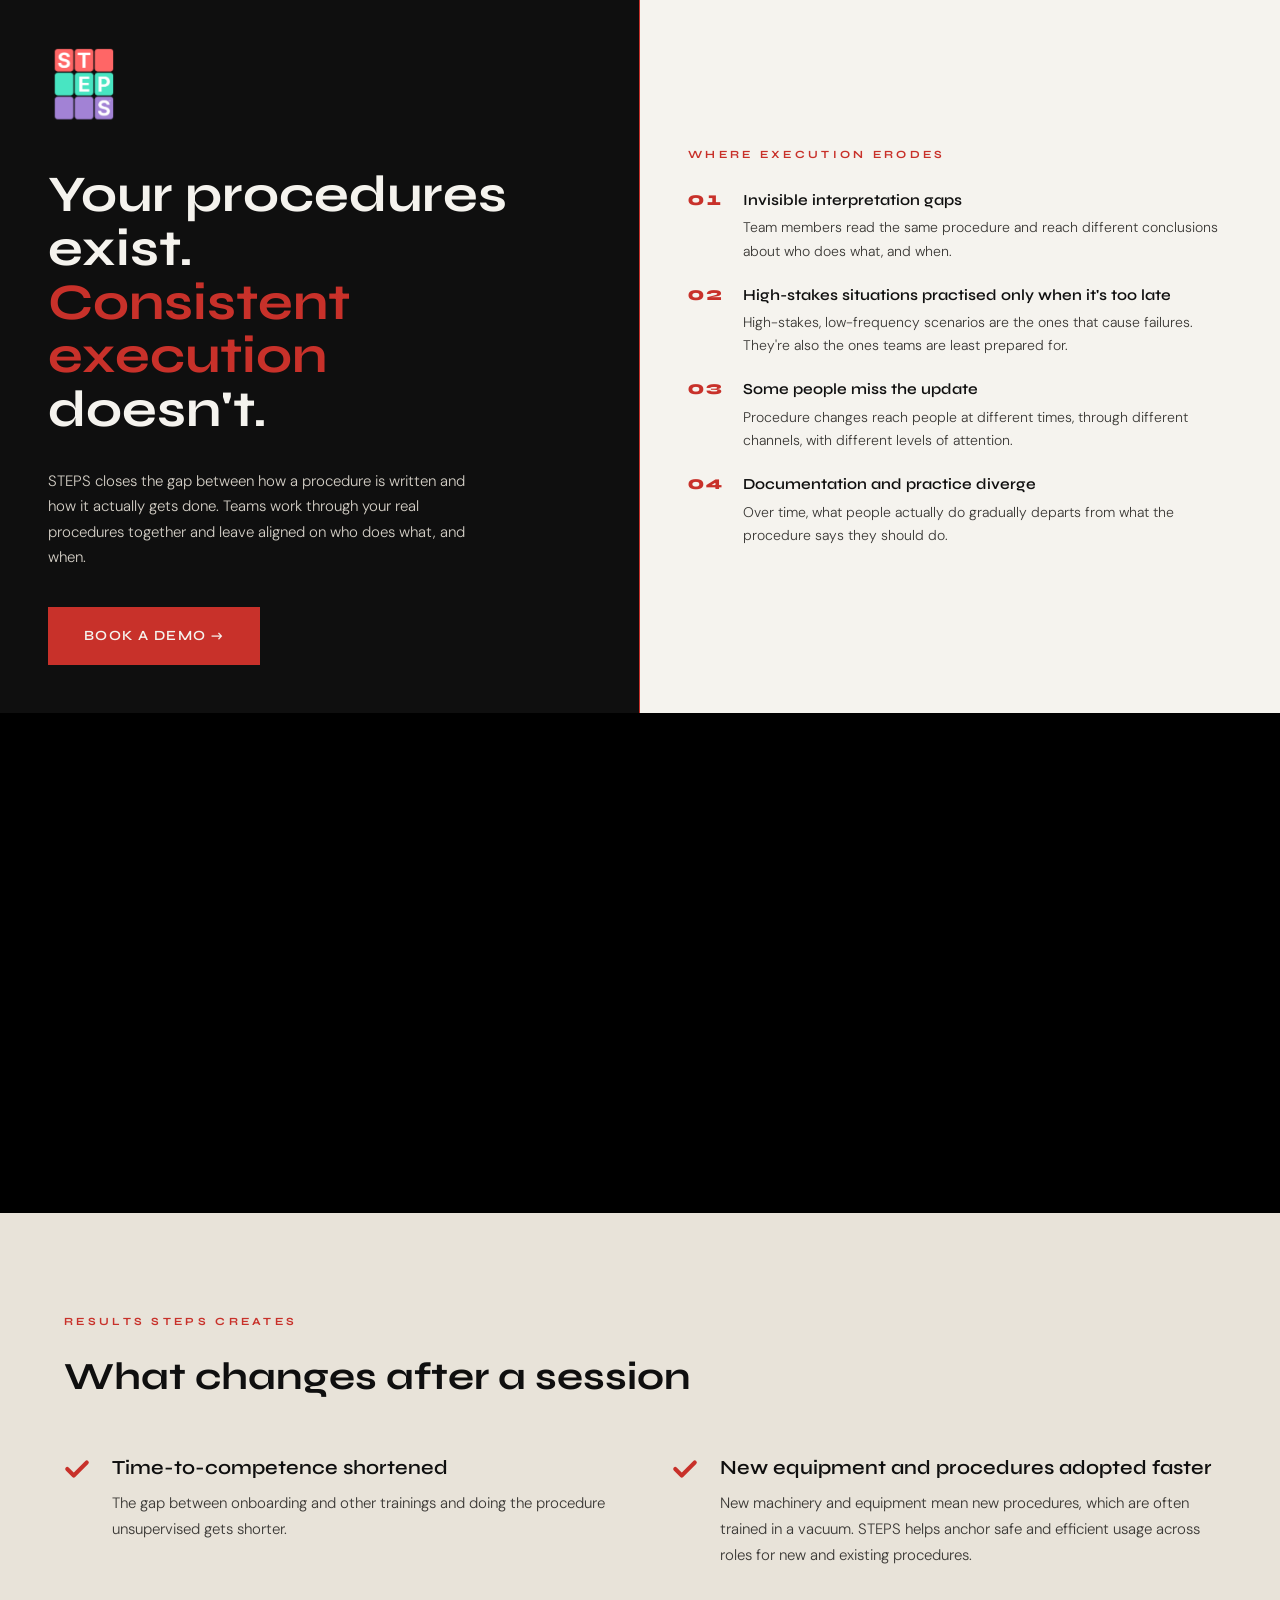
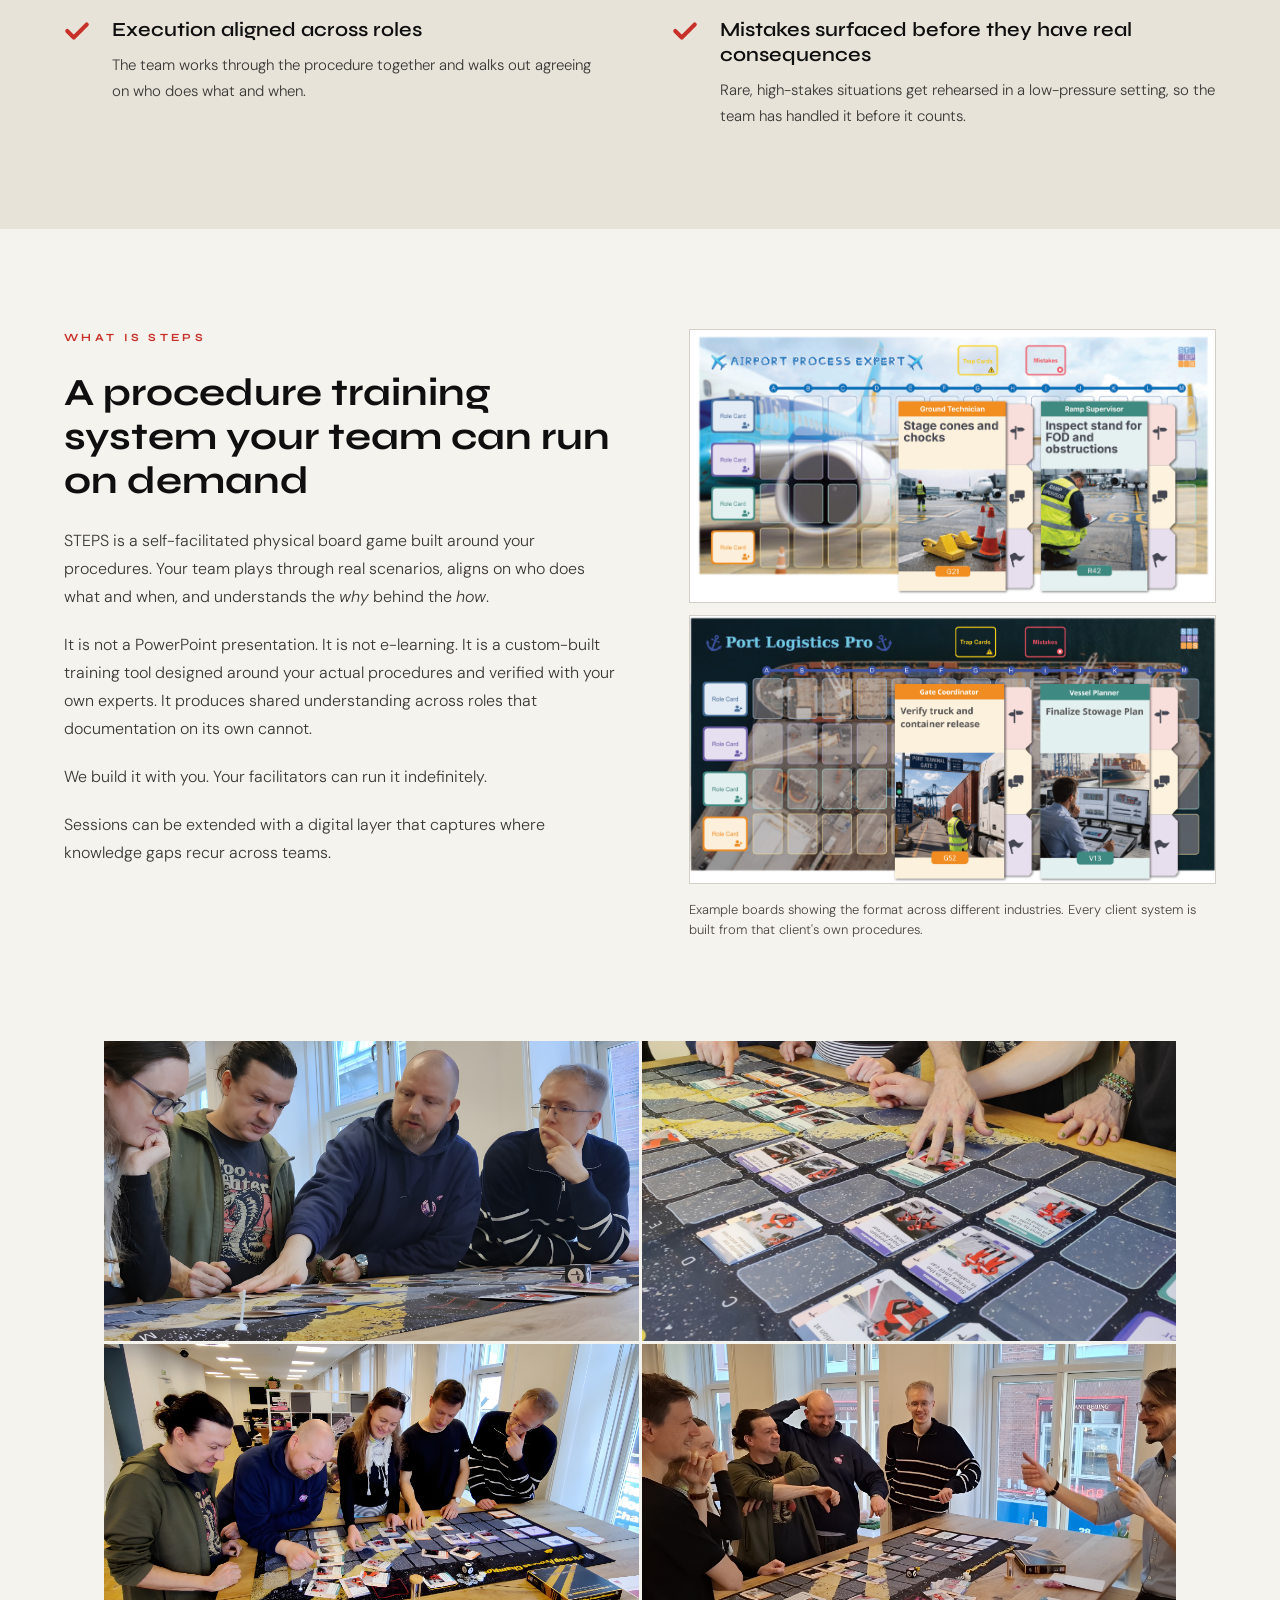
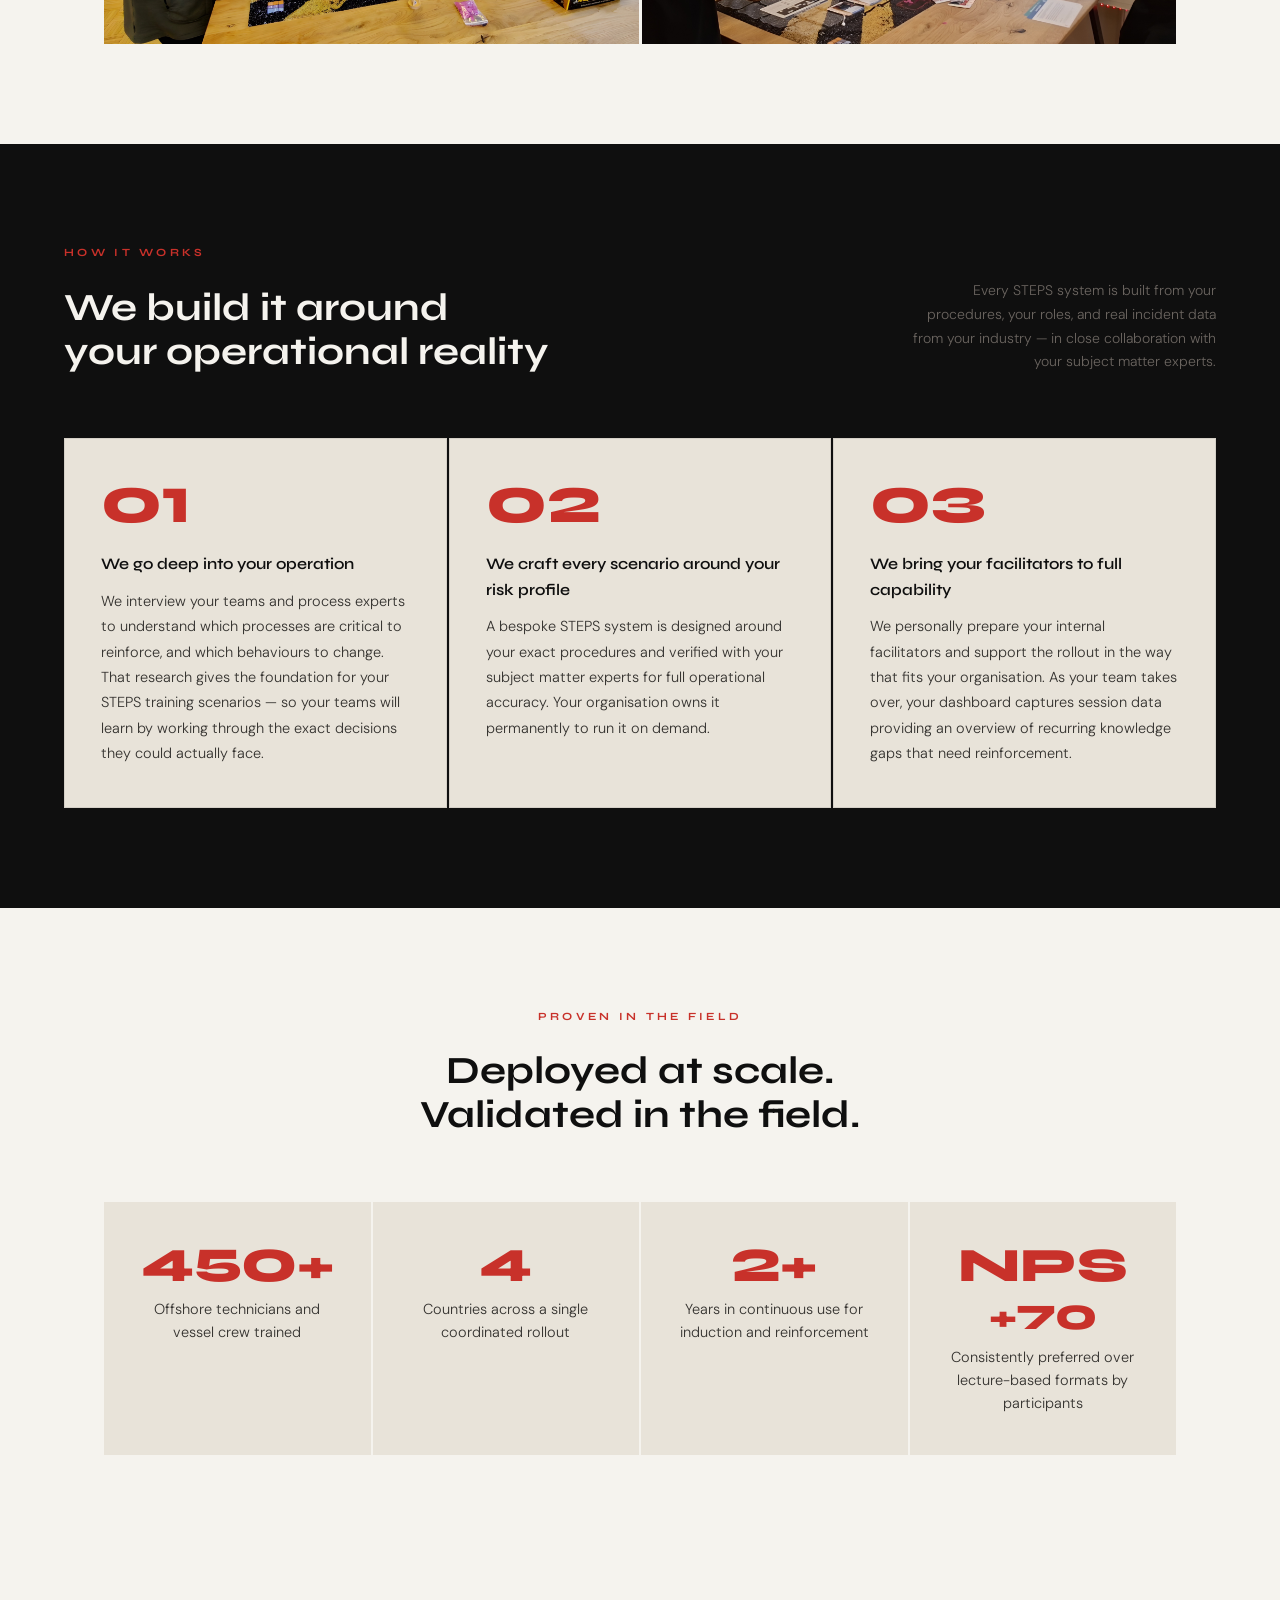
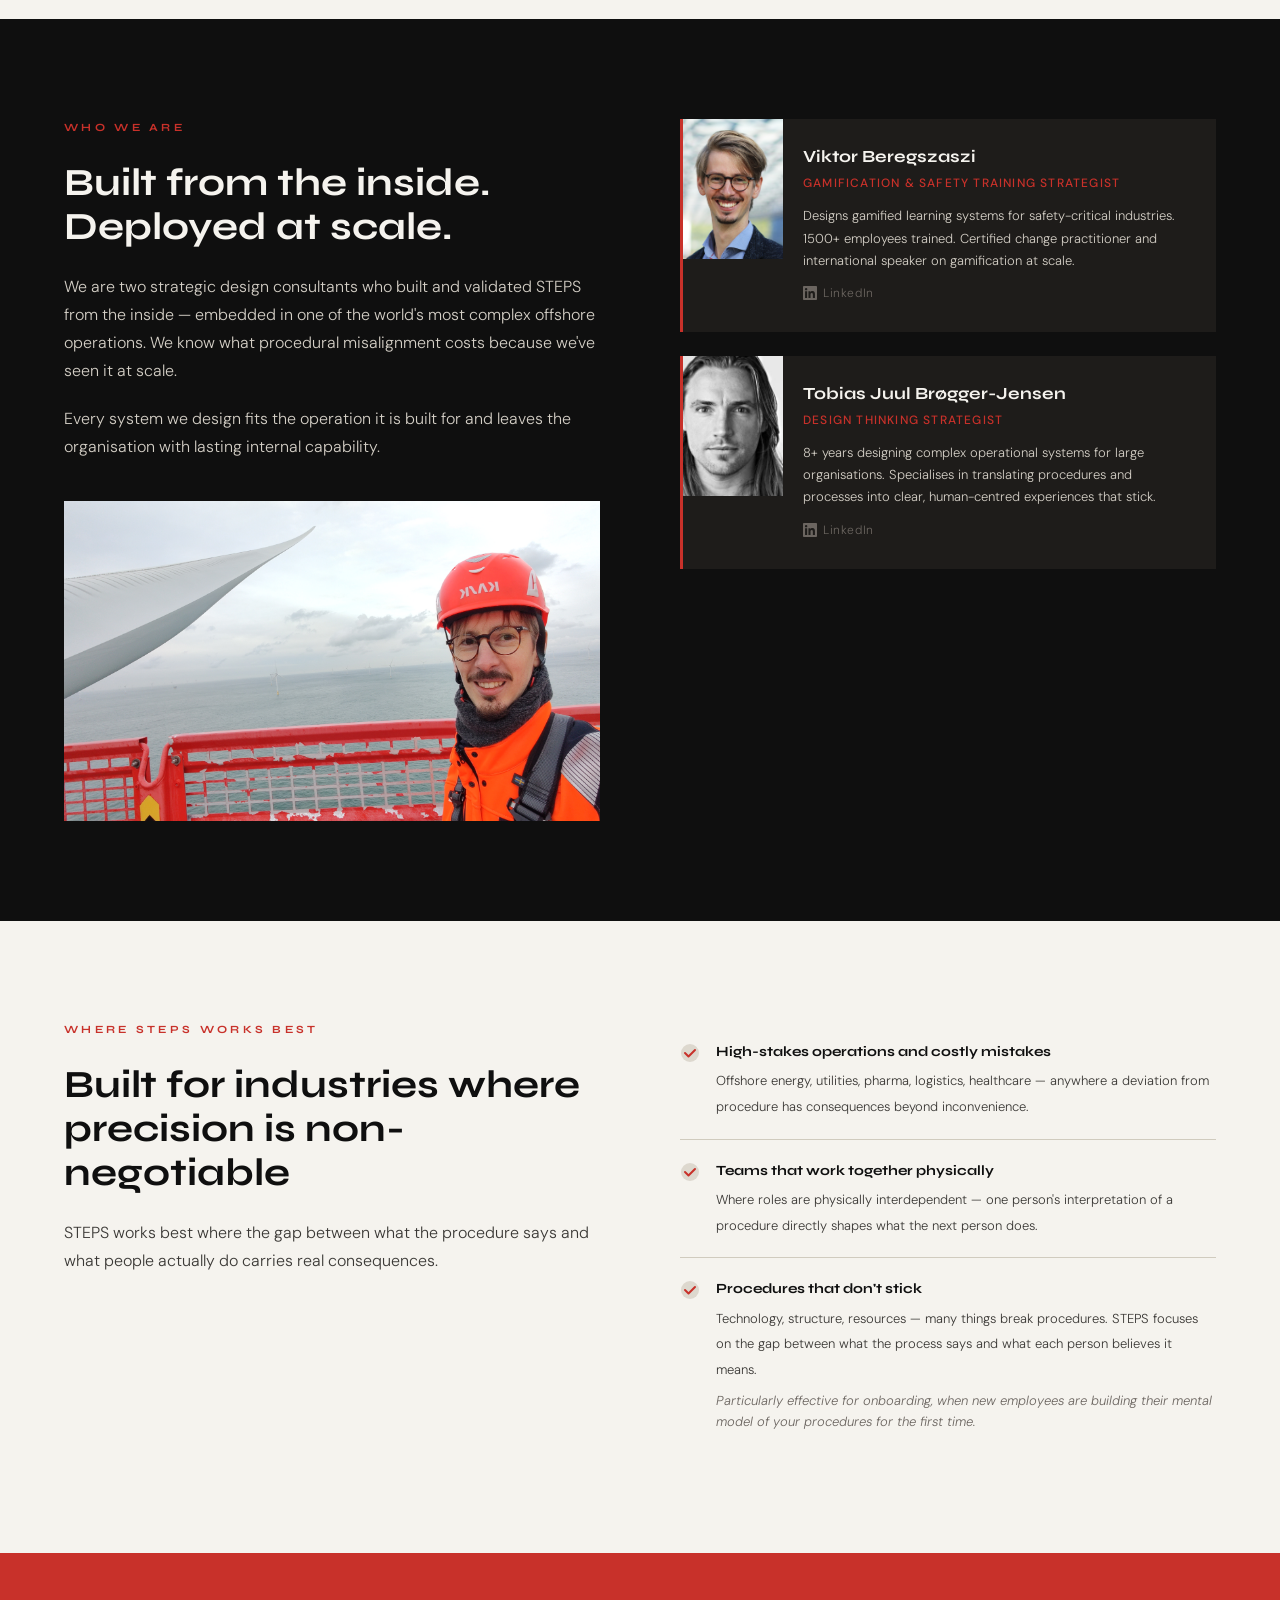
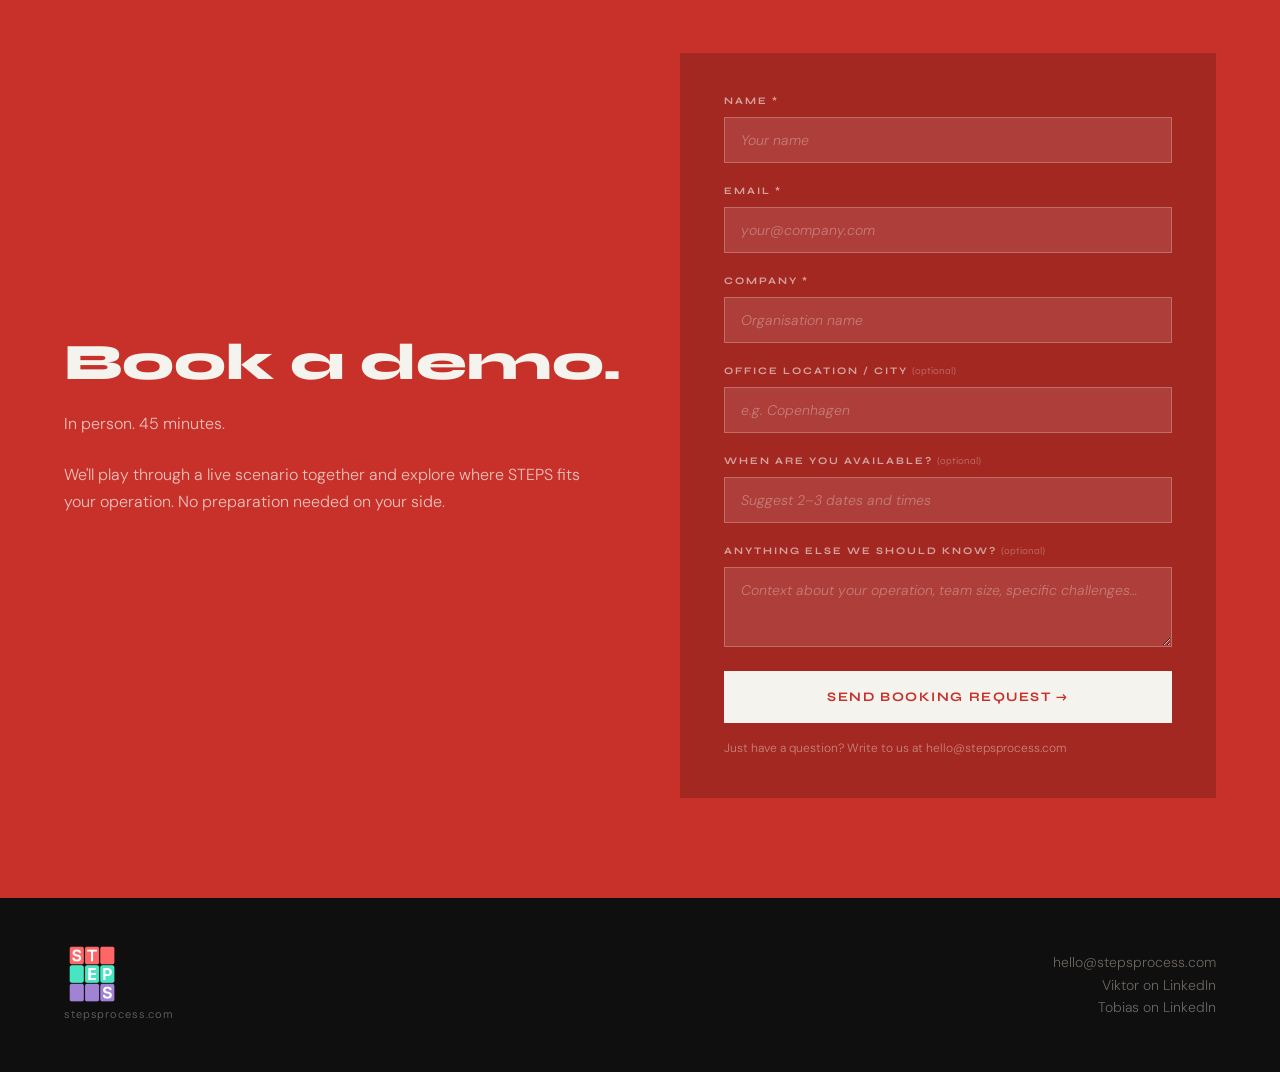
==== commit 48224942: "Add files via upload" ====
--- a/index.html
+++ b/index.html
@@ -3,892 +3,11 @@
 <head>
 <meta charset="UTF-8">
 <meta name="viewport" content="width=device-width, initial-scale=1.0">
-<title>STEPS — Turning Procedures Into Consistent Execution</title>
+<title>STEPS training system: turning procedures into consistent execution</title>
 <link rel="icon" type="image/png" href="favicon.png">
 <link rel="apple-touch-icon" href="favicon.png">
 <link href="https://fonts.googleapis.com/css2?family=Syne:wght@400;600;700;800&family=DM+Sans:ital,wght@0,300;0,400;0,500;1,300&display=swap" rel="stylesheet">
-<style>
-  *, *::before, *::after { box-sizing: border-box; margin: 0; padding: 0; }
-
-  :root {
-    --black: #0f0f0f;
-    --white: #f5f3ee;
-    --red: #c8312a;
-    --red-dark: #9e231d;
-    --sand: #e8e3d9;
-    --mid: #6b6560;
-    --light: #d4cfc6;
-    --placeholder: #1e1c1a;
-    --placeholder-border: #3a3835;
-    --placeholder-label: #c8312a;
-  }
-
-  html { scroll-behavior: smooth; }
-
-  body {
-    background: var(--white);
-    color: var(--black);
-    font-family: 'DM Sans', sans-serif;
-    font-weight: 300;
-    line-height: 1.6;
-    overflow-x: hidden;
-  }
-
-  /* ── IMAGE PLACEHOLDERS ── */
-  .img-placeholder {
-    background: var(--placeholder);
-    border: 1.5px dashed var(--placeholder-border);
-    display: flex;
-    flex-direction: column;
-    align-items: center;
-    justify-content: center;
-    gap: 10px;
-    padding: 24px;
-    position: relative;
-  }
-
-  .img-placeholder .ph-icon {
-    font-size: 28px;
-    opacity: 0.4;
-  }
-
-  .img-placeholder .ph-tag {
-    font-family: 'Syne', sans-serif;
-    font-size: 10px;
-    font-weight: 700;
-    letter-spacing: 0.2em;
-    text-transform: uppercase;
-    color: var(--placeholder-label);
-    background: rgba(200,49,42,0.15);
-    padding: 4px 10px;
-    border-radius: 2px;
-  }
-
-  .img-placeholder .ph-desc {
-    font-size: 12px;
-    color: var(--mid);
-    text-align: center;
-    max-width: 260px;
-    line-height: 1.5;
-  }
-
-  /* Video placeholder has a play button feel */
-  .vid-placeholder {
-    background: #111;
-    border: 1.5px dashed #333;
-    display: flex;
-    flex-direction: column;
-    align-items: center;
-    justify-content: center;
-    gap: 12px;
-    padding: 32px;
-    position: relative;
-  }
-
-  .vid-placeholder .play-ring {
-    width: 56px;
-    height: 56px;
-    border: 2px solid var(--red);
-    border-radius: 50%;
-    display: flex;
-    align-items: center;
-    justify-content: center;
-    opacity: 0.6;
-  }
-
-  .vid-placeholder .play-ring::after {
-    content: '▶';
-    color: var(--red);
-    font-size: 18px;
-    margin-left: 4px;
-  }
-
-  .vid-placeholder .ph-tag {
-    font-family: 'Syne', sans-serif;
-    font-size: 10px;
-    font-weight: 700;
-    letter-spacing: 0.2em;
-    text-transform: uppercase;
-    color: var(--placeholder-label);
-    background: rgba(200,49,42,0.15);
-    padding: 4px 10px;
-    border-radius: 2px;
-  }
-
-  .vid-placeholder .ph-desc {
-    font-size: 12px;
-    color: var(--mid);
-    text-align: center;
-    max-width: 280px;
-    line-height: 1.5;
-  }
-
-  /* ── HERO ── */
-  .hero {
-    min-height: 100vh;
-    display: grid;
-    grid-template-columns: 1fr 1fr;
-    position: relative;
-    overflow: hidden;
-  }
-
-  .hero-left {
-    background: var(--black);
-    padding: 72px 64px;
-    display: flex;
-    flex-direction: column;
-    justify-content: space-between;
-    position: relative;
-  }
-
-  .hero-left::after {
-    content: '';
-    position: absolute;
-    top: 0; right: -1px; bottom: 0;
-    width: 2px;
-    background: var(--red);
-  }
-
-  .wordmark {
-    font-family: 'Syne', sans-serif;
-    font-weight: 800;
-    font-size: 19px;
-    letter-spacing: 0.3em;
-    color: var(--red);
-    text-transform: uppercase;
-    display: flex;
-    flex-direction: column;
-    gap: 4px;
-  }
-  .wordmark-sub {
-    font-family: 'DM Sans', sans-serif;
-    font-weight: 300;
-    font-size: 10px;
-    letter-spacing: 0.10em;
-    color: var(--mid);
-    text-transform: none;
-  }
-
-  .hero-headline {
-    font-family: 'Syne', sans-serif;
-    font-weight: 700;
-    font-size: clamp(42px, 5.5vw, 72px);
-    line-height: 1.05;
-    color: var(--white);
-    margin-top: 48px;
-  }
-
-  .hero-headline em {
-    font-style: normal;
-    color: var(--red);
-  }
-
-  .hero-sub {
-    color: var(--light);
-    font-size: 17px;
-    line-height: 1.7;
-    margin-top: 32px;
-    max-width: 420px;
-    font-weight: 300;
-  }
-
-  .hero-cta {
-    margin-top: 56px;
-    display: flex;
-    flex-direction: column;
-    gap: 16px;
-  }
-
-  .btn-primary {
-    display: inline-block;
-    background: var(--red);
-    color: var(--white);
-    font-family: 'Syne', sans-serif;
-    font-weight: 600;
-    font-size: 14px;
-    letter-spacing: 0.1em;
-    text-transform: uppercase;
-    padding: 18px 36px;
-    text-decoration: none;
-    transition: background 0.2s;
-    width: fit-content;
-  }
-  .btn-primary:hover { background: var(--red-dark); }
-
-  .contact-line {
-    color: var(--mid);
-    font-size: 13px;
-    letter-spacing: 0.05em;
-  }
-  .contact-line a { color: var(--light); text-decoration: none; }
-  .contact-line a:hover { color: var(--red); }
-  .contact-email { color: var(--light); font-size: 13px; letter-spacing: 0.05em; }
-
-  .hero-right {
-    background: var(--white);
-    padding: 72px 64px;
-    display: flex;
-    flex-direction: column;
-    justify-content: center;
-    position: relative;
-  }
-
-  .problem-label {
-    font-family: 'Syne', sans-serif;
-    font-size: 11px;
-    font-weight: 700;
-    letter-spacing: 0.3em;
-    text-transform: uppercase;
-    color: var(--red);
-    margin-bottom: 40px;
-  }
-
-  .problem-item {
-    display: flex;
-    gap: 20px;
-    margin-bottom: 32px;
-    align-items: baseline;
-  }
-
-  .problem-num {
-    font-family: 'Syne', sans-serif;
-    font-size: 15px;
-    font-weight: 800;
-    color: var(--red);
-    flex-shrink: 0;
-    letter-spacing: 0.1em;
-    line-height: 1;
-    font-variant-numeric: lining-nums tabular-nums;
-    font-feature-settings: "lnum" 1, "tnum" 1;
-  }
-
-  .problem-text strong {
-    display: block;
-    font-family: 'Syne', sans-serif;
-    font-weight: 600;
-    font-size: clamp(15px, 1.2vw, 18px);
-    color: var(--black);
-    margin-bottom: 4px;
-  }
-
-  .problem-text p {
-    font-size: clamp(14px, 1vw, 16px);
-    color: #3a3835;
-    line-height: 1.65;
-  }
-
-  /* ── VIDEO BANNER ── */
-  .video-banner {
-    width: 100%;
-    background: #0a0a0a;
-  }
-
-  /* ── WHAT IS STEPS ── */
-  .what {
-    padding: 100px 64px;
-    max-width: 1200px;
-    margin: 0 auto;
-    display: grid;
-    grid-template-columns: 1.05fr 1fr;
-    gap: 72px;
-    align-items: start;
-  }
-
-  .section-label {
-    font-family: 'Syne', sans-serif;
-    font-size: 11px;
-    font-weight: 700;
-    letter-spacing: 0.3em;
-    text-transform: uppercase;
-    color: var(--red);
-    margin-bottom: 24px;
-  }
-
-  .section-title {
-    font-family: 'Syne', sans-serif;
-    font-weight: 700;
-    font-size: clamp(28px, 3vw, 40px);
-    line-height: 1.15;
-    color: var(--black);
-    margin-bottom: 24px;
-  }
-
-  .section-body {
-    font-size: 16px;
-    color: #3a3835;
-    line-height: 1.75;
-    margin-bottom: 20px;
-  }
-
-  .what-features {
-    display: flex;
-    flex-direction: column;
-    gap: 0;
-  }
-
-  .feature-row {
-    display: flex;
-    gap: 20px;
-    padding: 22px 0;
-    border-bottom: 1px solid var(--light);
-    align-items: flex-start;
-  }
-  .feature-row:first-child { border-top: 1px solid var(--light); }
-
-  .feature-icon {
-    width: 32px;
-    height: 32px;
-    background: var(--black);
-    flex-shrink: 0;
-    display: flex;
-    align-items: center;
-    justify-content: center;
-    margin-top: 2px;
-  }
-
-  .feature-icon svg { width: 14px; height: 14px; fill: var(--red); }
-
-  .feature-text strong {
-    display: block;
-    font-family: 'Syne', sans-serif;
-    font-weight: 600;
-    font-size: 14px;
-    color: var(--black);
-    margin-bottom: 4px;
-  }
-
-  .feature-text p {
-    font-size: 13px;
-    color: var(--mid);
-    line-height: 1.6;
-  }
-
-  /* ── IN ACTION PHOTO STRIP ── */
-  .in-action {
-    padding: 0 0 100px;
-    width: 100%;
-  }
-
-  .in-action-label {
-    font-family: 'Syne', sans-serif;
-    font-size: 11px;
-    font-weight: 700;
-    letter-spacing: 0.3em;
-    text-transform: uppercase;
-    color: var(--red);
-    margin-bottom: 24px;
-    padding: 0 64px;
-  }
-
-  .photo-strip {
-    display: grid;
-    grid-template-columns: 1.4fr 1fr 1fr;
-    gap: 3px;
-  }
-
-  /* ── HOW IT WORKS ── */
-  .how {
-    background: var(--black);
-    padding: 100px 64px;
-  }
-
-  .how-inner { max-width: 1200px; margin: 0 auto; }
-
-  .how-header {
-    display: flex;
-    justify-content: space-between;
-    align-items: flex-end;
-    margin-bottom: 64px;
-  }
-
-  .how-title {
-    font-family: 'Syne', sans-serif;
-    font-weight: 700;
-    font-size: clamp(28px, 3vw, 40px);
-    color: var(--white);
-    line-height: 1.15;
-  }
-
-  .how-desc {
-    max-width: 320px;
-    font-size: 14px;
-    color: var(--mid);
-    line-height: 1.7;
-    text-align: right;
-  }
-
-  .steps-grid {
-    display: grid;
-    grid-template-columns: repeat(3, 1fr);
-    gap: 2px;
-  }
-
-  .step-card {
-    background: var(--sand);
-    padding: 40px 36px;
-    position: relative;
-    overflow: hidden;
-    border: 1px solid var(--light);
-  }
-
-  .step-card::before {
-    content: '';
-    position: absolute;
-    top: 0; left: 0; right: 0;
-    height: 2px;
-    background: var(--red);
-    transform: scaleX(0);
-    transform-origin: left;
-    transition: transform 0.4s ease;
-  }
-  .step-card:hover::before { transform: scaleX(1); }
-
-  .step-number {
-    font-family: 'Syne', sans-serif;
-    font-size: 52px;
-    font-weight: 800;
-    color: var(--red);
-    line-height: 1;
-    margin-bottom: 20px;
-    display: block;
-    font-variant-numeric: lining-nums;
-    font-feature-settings: "lnum" 1;
-  }
-
-  .step-title {
-    font-family: 'Syne', sans-serif;
-    font-weight: 600;
-    font-size: 16px;
-    color: var(--black);
-    margin-bottom: 12px;
-  }
-
-  .step-body {
-    font-size: 14.5px;
-    color: #33312e;
-    line-height: 1.75;
-  }
-
-  /* ── OUTCOMES ── */
-  .outcomes { background: var(--sand); padding: 100px 64px; }
-  .outcomes-inner { max-width: 1200px; margin: 0 auto; }
-  .outcomes-header { margin-bottom: 56px; }
-  .outcomes-title {
-    font-family: 'Syne', sans-serif; font-weight: 700;
-    font-size: clamp(28px, 3vw, 40px); color: var(--black); line-height: 1.15;
-  }
-  .outcome-grid { display: grid; grid-template-columns: repeat(2, 1fr); gap: 48px 64px; }
-  .outcome-item { display: grid; grid-template-columns: 30px 1fr; gap: 18px; align-items: start; }
-  .outcome-tick { width: 26px; height: 26px; margin-top: 1px; flex-shrink: 0; }
-  .outcome-tick svg { width: 100%; height: 100%; display: block; }
-  .outcome-title {
-    font-family: 'Syne', sans-serif; font-weight: 600; font-size: 20px;
-    color: var(--black); margin-bottom: 10px; line-height: 1.25;
-  }
-  .outcome-body { font-size: 15px; color: #3a3835; line-height: 1.75; }
-
-  /* ── MATS ── */
-  .mat-grid { display: grid; grid-template-columns: 1fr; gap: 12px; }
-  .mat-grid a { display: block; overflow: hidden; background: var(--sand); border: 1px solid var(--light); }
-  .mat-grid img { width: 100%; display: block; transition: transform 0.3s; }
-  .mat-grid a:hover img { transform: scale(1.03); }
-  .mat-caption { margin-top: 16px; font-size: 13px; color: #4a4540; line-height: 1.6; }
-
-  /* ── RESULTS ── */
-  .results {
-    padding: 100px 64px;
-    max-width: 1200px;
-    margin: 0 auto;
-  }
-
-  .results-header {
-    text-align: center;
-    margin-bottom: 64px;
-  }
-
-  .stats-row {
-    display: grid;
-    grid-template-columns: repeat(4, 1fr);
-    gap: 2px;
-    margin-bottom: 64px;
-  }
-
-  .stat-box {
-    background: var(--sand);
-    padding: 40px 32px;
-    text-align: center;
-  }
-
-  .stat-num {
-    font-family: 'Syne', sans-serif;
-    font-size: 48px;
-    font-weight: 800;
-    color: var(--red);
-    line-height: 1;
-    display: block;
-    margin-bottom: 8px;
-    font-variant-numeric: lining-nums;
-    font-feature-settings: "lnum" 1;
-  }
-
-  .stat-label {
-    font-size: 14.5px;
-    color: #33312e;
-    line-height: 1.6;
-  }
-
-  .quote-block {
-    background: var(--black);
-    padding: 56px 64px;
-    position: relative;
-  }
-
-  .quote-mark {
-    font-family: 'Syne', sans-serif;
-    font-size: 80px;
-    font-weight: 800;
-    color: var(--red);
-    line-height: 0.6;
-    display: block;
-    margin-bottom: 24px;
-  }
-
-  .quote-text {
-    font-family: 'Syne', sans-serif;
-    font-size: clamp(18px, 2vw, 26px);
-    font-weight: 400;
-    color: var(--white);
-    line-height: 1.5;
-    max-width: 700px;
-    margin-bottom: 32px;
-  }
-
-  .quote-attribution {
-    font-size: 13px;
-    color: var(--mid);
-    letter-spacing: 0.05em;
-  }
-
-  .quote-context {
-    position: absolute;
-    right: 64px;
-    bottom: 56px;
-    text-align: right;
-    font-size: 12px;
-    color: #3a3835;
-    line-height: 1.6;
-  }
-
-  /* ── TEAM ── */
-  .team {
-    padding: 100px 64px;
-    background: var(--black);
-  }
-
-  .team-inner {
-    max-width: 1200px;
-    margin: 0 auto;
-    display: grid;
-    grid-template-columns: 1fr 1fr;
-    gap: 80px;
-    align-items: start;
-  }
-
-  .team-bio {
-    display: flex;
-    flex-direction: column;
-    gap: 24px;
-  }
-
-  .bio-card {
-    background: #1e1c1a;
-    padding: 0;
-    border-left: 3px solid var(--red);
-    display: grid;
-    grid-template-columns: 100px 1fr;
-    overflow: hidden;
-  }
-
-  .bio-photo {
-    width: 100px;
-    flex-shrink: 0;
-  }
-
-  .bio-info {
-    padding: 24px 24px 24px 20px;
-  }
-
-  .bio-name {
-    font-family: 'Syne', sans-serif;
-    font-weight: 700;
-    font-size: 17px;
-    color: var(--white);
-    margin-bottom: 4px;
-  }
-
-  .bio-role {
-    font-size: 12px;
-    color: var(--red);
-    letter-spacing: 0.1em;
-    text-transform: uppercase;
-    font-weight: 500;
-    margin-bottom: 12px;
-  }
-
-  .bio-text {
-    font-size: 13px;
-    color: var(--light);
-    line-height: 1.7;
-  }
-
-  /* ── DIAGNOSTIC CTA ── */
-  .diagnostic {
-    padding: 100px 64px;
-    background: var(--red);
-  }
-
-  .diagnostic-inner {
-    max-width: 1200px;
-    margin: 0 auto;
-    display: grid;
-    grid-template-columns: 1fr 1fr;
-    gap: 80px;
-    align-items: center;
-  }
-
-  .diagnostic-title {
-    font-family: 'Syne', sans-serif;
-    font-weight: 800;
-    font-size: clamp(32px, 4vw, 56px);
-    color: var(--white);
-    line-height: 1.05;
-    margin-bottom: 20px;
-    white-space: nowrap;
-  }
-
-  .diagnostic-sub {
-    color: rgba(245,243,238,0.75);
-    font-size: 16px;
-    line-height: 1.7;
-  }
-
-  .diagnostic-right {
-    background: rgba(0,0,0,0.15);
-    padding: 48px;
-  }
-
-  .diagnostic-item {
-    display: flex;
-    gap: 16px;
-    margin-bottom: 24px;
-    align-items: flex-start;
-  }
-
-  .diagnostic-bullet {
-    width: 6px;
-    height: 6px;
-    background: var(--white);
-    border-radius: 50%;
-    margin-top: 8px;
-    flex-shrink: 0;
-  }
-
-  .diagnostic-item-text {
-    font-size: 15px;
-    color: var(--white);
-    line-height: 1.6;
-  }
-
-  .diagnostic-item-text strong {
-    display: block;
-    font-family: 'Syne', sans-serif;
-    font-weight: 600;
-    margin-bottom: 2px;
-  }
-
-  .btn-white {
-    display: inline-block;
-    background: var(--white);
-    color: var(--red);
-    font-family: 'Syne', sans-serif;
-    font-weight: 700;
-    font-size: 13px;
-    letter-spacing: 0.12em;
-    text-transform: uppercase;
-    padding: 18px 36px;
-    text-decoration: none;
-    margin-top: 40px;
-    transition: background 0.2s, color 0.2s;
-  }
-  .btn-white:hover { background: var(--black); color: var(--white); }
-
-  /* ── BOOKING FORM ── */
-  .booking-form {
-    background: rgba(0,0,0,0.18);
-    padding: 40px 44px;
-  }
-
-  .booking-form .form-label {
-    display: block;
-    font-family: 'Syne', sans-serif;
-    font-size: 10px;
-    font-weight: 700;
-    letter-spacing: 0.2em;
-    text-transform: uppercase;
-    color: rgba(245,243,238,0.6);
-    margin-bottom: 8px;
-  }
-
-  .booking-form input,
-  .booking-form textarea {
-    display: block;
-    width: 100%;
-    background: rgba(255,255,255,0.1);
-    border: 1px solid rgba(245,243,238,0.25);
-    color: var(--white);
-    font-family: 'DM Sans', sans-serif;
-    font-size: 14px;
-    font-weight: 300;
-    padding: 13px 16px;
-    margin-bottom: 20px;
-    outline: none;
-    transition: border-color 0.2s, background 0.2s;
-    border-radius: 0;
-    -webkit-appearance: none;
-  }
-
-  .booking-form input::placeholder,
-  .booking-form textarea::placeholder {
-    color: rgba(245,243,238,0.35);
-    font-style: italic;
-  }
-
-  .booking-form input:focus,
-  .booking-form textarea:focus {
-    border-color: rgba(245,243,238,0.7);
-    background: rgba(255,255,255,0.15);
-  }
-
-  .booking-form textarea {
-    resize: vertical;
-    min-height: 80px;
-  }
-
-  .booking-form .form-submit {
-    display: inline-block;
-    width: 100%;
-    background: var(--white);
-    color: var(--red);
-    font-family: 'Syne', sans-serif;
-    font-weight: 700;
-    font-size: 13px;
-    letter-spacing: 0.12em;
-    text-transform: uppercase;
-    padding: 18px 36px;
-    border: none;
-    cursor: pointer;
-    transition: background 0.2s, color 0.2s;
-    margin-top: 4px;
-  }
-  .booking-form .form-submit:hover { background: var(--black); color: var(--white); }
-
-  .booking-form .form-note {
-    font-size: 12px;
-    color: rgba(245,243,238,0.45);
-    margin-top: 16px;
-    line-height: 1.6;
-  }
-  .booking-form .form-note a {
-    color: rgba(245,243,238,0.65);
-    text-decoration: underline;
-  }
-
-  /* ── FOOTER ── */
-  footer {
-    background: var(--black);
-    padding: 48px 64px;
-    display: flex;
-    justify-content: space-between;
-    align-items: center;
-  }
-
-  .footer-brand {
-    font-family: 'Syne', sans-serif;
-    font-weight: 800;
-    font-size: 20px;
-    color: var(--white);
-    letter-spacing: 0.1em;
-  }
-
-  .footer-contact { text-align: right; }
-
-  .footer-contact a {
-    display: block;
-    color: var(--mid);
-    text-decoration: none;
-    font-size: 14px;
-    transition: color 0.2s;
-  }
-  .footer-contact a:hover { color: var(--red); }
-
-  /* ── ANIMATIONS ── */
-  @keyframes fadeUp {
-    from { opacity: 0; transform: translateY(24px); }
-    to   { opacity: 1; transform: translateY(0); }
-  }
-
-  .hero-left > * {
-    animation: fadeUp 0.7s ease both;
-  }
-  .hero-left > *:nth-child(1) { animation-delay: 0.1s; }
-  .hero-left > *:nth-child(2) { animation-delay: 0.25s; }
-  .hero-left > *:nth-child(3) { animation-delay: 0.4s; }
-
-  /* ── RESPONSIVE ── */
-  /* Photo grid 2x2 mobile */
-  @media (max-width: 900px) {
-    .photo-grid-2x2 { grid-template-columns: 1fr !important; }
-    .photo-grid-2x2 a img { height: 240px !important; }
-    .who-for-section { padding: 64px 32px !important; }
-    .who-for-inner { grid-template-columns: 1fr !important; gap: 40px !important; }
-  }
-
-  @media (max-width: 900px) {
-    .hero, .what, .team-inner, .diagnostic-inner { grid-template-columns: 1fr; }
-    .hero-left::after { display: none; }
-    .hero-left, .hero-right, .what, .how, .results,
-    .team, .diagnostic { padding: 64px 32px; }
-    .in-action { padding: 0 0 64px; }
-    .in-action-label { padding: 0 32px; }
-    .how-header { flex-direction: column; align-items: flex-start; gap: 16px; }
-    .how-desc { text-align: left; }
-    .steps-grid, .stats-row { grid-template-columns: 1fr; }
-    .outcomes { padding-left: 32px; padding-right: 32px; }
-    .outcome-grid { grid-template-columns: 1fr; gap: 36px; }
-    .photo-strip { grid-template-columns: 1fr; }
-    .quote-context { position: static; text-align: left; margin-top: 24px; }
-    footer { flex-direction: column; gap: 24px; text-align: center; }
-    .footer-contact { text-align: center; }
-    .bio-card { grid-template-columns: 80px 1fr; }
-    .bio-photo { width: 80px; }
-    /* Stack the what-section image pair on mobile */
-    .what-img-pair { grid-template-columns: 1fr !important; }
-    .what-img-pair img { height: 220px !important; }
-    /* Scroll strip on mobile */
-    #scroll-strip { padding: 0 32px !important; }
-  }
-
-  @media (max-width: 1300px) and (min-width: 901px) {
-    .hero { min-height: auto; }
-    .hero-left { padding: 48px 48px; }
-    .hero-right { padding: 48px 48px; }
-    .hero-headline { font-size: clamp(36px, 4vw, 56px); }
-    .hero-sub { font-size: 15px; }
-    .hero-cta { margin-top: 36px; }
-    .problem-label { margin-bottom: 24px; }
-    .problem-item { margin-bottom: 20px; }
-  }
-</style>
+<link rel="stylesheet" href="styles.css">
 <!-- Google tag (gtag.js) -->
 <script async src="https://www.googletagmanager.com/gtag/js?id=G-7C5D6FRRB6"></script>
 <script>
@@ -983,7 +102,7 @@
 <!-- ══════════════════════════════════════
      RESULTS STEPS CREATES
      ══════════════════════════════════════ -->
-<section class="outcomes">
+<section class="outcomes bg-sand">
   <div class="outcomes-inner">
     <div class="outcomes-header">
       <p class="section-label" style="color: var(--red);">Results STEPS Creates</p>
@@ -1027,7 +146,8 @@
      Left: explanation text
      Right: feature list + hero photo
      ══════════════════════════════════════ -->
-<section class="what">
+<section class="what bg-white">
+  <div class="what-inner">
   <div>
     <p class="section-label">What is STEPS</p>
     <h2 class="section-title">A procedure training system your team can run on demand</h2>
@@ -1054,6 +174,7 @@
     <p class="mat-caption">Example boards showing the format across different industries. Every client system is built from that client's own procedures.</p>
   </div>
 
+  </div>
 </section>
 
 <!-- ══════════════════════════════════════
--- a/styles.css
+++ b/styles.css
@@ -0,0 +1,1012 @@
+  *, *::before, *::after { box-sizing: border-box; margin: 0; padding: 0; }
+
+  :root {
+    --black: #0f0f0f;
+    --white: #f5f3ee;
+    --red: #c8312a;
+    --red-dark: #9e231d;
+    --sand: #e8e3d9;
+    --mid: #6b6560;
+    --light: #d4cfc6;
+    --placeholder: #1e1c1a;
+    --placeholder-border: #3a3835;
+    --placeholder-label: #c8312a;
+  }
+
+  html { scroll-behavior: smooth; }
+
+  body {
+    background: var(--white);
+    color: var(--black);
+    font-family: 'DM Sans', sans-serif;
+    font-weight: 300;
+    line-height: 1.6;
+    overflow-x: hidden;
+  }
+
+  /* ── IMAGE PLACEHOLDERS ── */
+  .img-placeholder {
+    background: var(--placeholder);
+    border: 1.5px dashed var(--placeholder-border);
+    display: flex;
+    flex-direction: column;
+    align-items: center;
+    justify-content: center;
+    gap: 10px;
+    padding: 24px;
+    position: relative;
+  }
+
+  .img-placeholder .ph-icon {
+    font-size: 28px;
+    opacity: 0.4;
+  }
+
+  .img-placeholder .ph-tag {
+    font-family: 'Syne', sans-serif;
+    font-size: 10px;
+    font-weight: 700;
+    letter-spacing: 0.2em;
+    text-transform: uppercase;
+    color: var(--placeholder-label);
+    background: rgba(200,49,42,0.15);
+    padding: 4px 10px;
+    border-radius: 2px;
+  }
+
+  .img-placeholder .ph-desc {
+    font-size: 12px;
+    color: var(--mid);
+    text-align: center;
+    max-width: 260px;
+    line-height: 1.5;
+  }
+
+  /* Video placeholder has a play button feel */
+  .vid-placeholder {
+    background: #111;
+    border: 1.5px dashed #333;
+    display: flex;
+    flex-direction: column;
+    align-items: center;
+    justify-content: center;
+    gap: 12px;
+    padding: 32px;
+    position: relative;
+  }
+
+  .vid-placeholder .play-ring {
+    width: 56px;
+    height: 56px;
+    border: 2px solid var(--red);
+    border-radius: 50%;
+    display: flex;
+    align-items: center;
+    justify-content: center;
+    opacity: 0.6;
+  }
+
+  .vid-placeholder .play-ring::after {
+    content: '▶';
+    color: var(--red);
+    font-size: 18px;
+    margin-left: 4px;
+  }
+
+  .vid-placeholder .ph-tag {
+    font-family: 'Syne', sans-serif;
+    font-size: 10px;
+    font-weight: 700;
+    letter-spacing: 0.2em;
+    text-transform: uppercase;
+    color: var(--placeholder-label);
+    background: rgba(200,49,42,0.15);
+    padding: 4px 10px;
+    border-radius: 2px;
+  }
+
+  .vid-placeholder .ph-desc {
+    font-size: 12px;
+    color: var(--mid);
+    text-align: center;
+    max-width: 280px;
+    line-height: 1.5;
+  }
+
+  /* ── HERO ── */
+  .hero {
+    min-height: 100vh;
+    display: grid;
+    grid-template-columns: 1fr 1fr;
+    position: relative;
+    overflow: hidden;
+  }
+
+  .hero-left {
+    background: var(--black);
+    padding: 72px 64px;
+    display: flex;
+    flex-direction: column;
+    justify-content: space-between;
+    position: relative;
+  }
+
+  .hero-left::after {
+    content: '';
+    position: absolute;
+    top: 0; right: -1px; bottom: 0;
+    width: 2px;
+    background: var(--red);
+  }
+
+  .wordmark {
+    font-family: 'Syne', sans-serif;
+    font-weight: 800;
+    font-size: 19px;
+    letter-spacing: 0.3em;
+    color: var(--red);
+    text-transform: uppercase;
+    display: flex;
+    flex-direction: column;
+    gap: 4px;
+  }
+  .wordmark-sub {
+    font-family: 'DM Sans', sans-serif;
+    font-weight: 300;
+    font-size: 10px;
+    letter-spacing: 0.10em;
+    color: var(--mid);
+    text-transform: none;
+  }
+
+  .hero-headline {
+    font-family: 'Syne', sans-serif;
+    font-weight: 700;
+    font-size: clamp(42px, 5.5vw, 72px);
+    line-height: 1.05;
+    color: var(--white);
+    margin-top: 48px;
+  }
+
+  .hero-headline em {
+    font-style: normal;
+    color: var(--red);
+  }
+
+  .hero-sub {
+    color: var(--light);
+    font-size: 17px;
+    line-height: 1.7;
+    margin-top: 32px;
+    max-width: 420px;
+    font-weight: 300;
+  }
+
+  .hero-cta {
+    margin-top: 56px;
+    display: flex;
+    flex-direction: column;
+    gap: 16px;
+  }
+
+  .btn-primary {
+    display: inline-block;
+    background: var(--red);
+    color: var(--white);
+    font-family: 'Syne', sans-serif;
+    font-weight: 600;
+    font-size: 14px;
+    letter-spacing: 0.1em;
+    text-transform: uppercase;
+    padding: 18px 36px;
+    text-decoration: none;
+    transition: background 0.2s;
+    width: fit-content;
+  }
+  .btn-primary:hover { background: var(--red-dark); }
+
+  .contact-line {
+    color: var(--mid);
+    font-size: 13px;
+    letter-spacing: 0.05em;
+  }
+  .contact-line a { color: var(--light); text-decoration: none; }
+  .contact-line a:hover { color: var(--red); }
+  .contact-email { color: var(--light); font-size: 13px; letter-spacing: 0.05em; }
+
+  .hero-right {
+    background: var(--white);
+    padding: 72px 64px;
+    display: flex;
+    flex-direction: column;
+    justify-content: center;
+    position: relative;
+  }
+
+  .problem-label {
+    font-family: 'Syne', sans-serif;
+    font-size: 11px;
+    font-weight: 700;
+    letter-spacing: 0.3em;
+    text-transform: uppercase;
+    color: var(--red);
+    margin-bottom: 40px;
+  }
+
+  .problem-item {
+    display: flex;
+    gap: 20px;
+    margin-bottom: 32px;
+    align-items: baseline;
+  }
+
+  .problem-num {
+    font-family: 'Syne', sans-serif;
+    font-size: 15px;
+    font-weight: 800;
+    color: var(--red);
+    flex-shrink: 0;
+    letter-spacing: 0.1em;
+    line-height: 1;
+    font-variant-numeric: lining-nums tabular-nums;
+    font-feature-settings: "lnum" 1, "tnum" 1;
+  }
+
+  .problem-text strong {
+    display: block;
+    font-family: 'Syne', sans-serif;
+    font-weight: 600;
+    font-size: clamp(15px, 1.2vw, 18px);
+    color: var(--black);
+    margin-bottom: 4px;
+  }
+
+  .problem-text p {
+    font-size: clamp(14px, 1vw, 16px);
+    color: #3a3835;
+    line-height: 1.65;
+  }
+
+  /* ── VIDEO BANNER ── */
+  .video-banner {
+    width: 100%;
+    background: #0a0a0a;
+  }
+
+  /* ── WHAT IS STEPS ── */
+  .what {
+    padding: 100px 64px;
+  }
+  .what-inner {
+    max-width: 1200px;
+    margin: 0 auto;
+    display: grid;
+    grid-template-columns: 1.05fr 1fr;
+    gap: 72px;
+    align-items: start;
+  }
+
+  .section-label {
+    font-family: 'Syne', sans-serif;
+    font-size: 11px;
+    font-weight: 700;
+    letter-spacing: 0.3em;
+    text-transform: uppercase;
+    color: var(--red);
+    margin-bottom: 24px;
+  }
+
+  .section-title {
+    font-family: 'Syne', sans-serif;
+    font-weight: 700;
+    font-size: clamp(28px, 3vw, 40px);
+    line-height: 1.15;
+    color: var(--black);
+    margin-bottom: 24px;
+  }
+
+  .section-body {
+    font-size: 16px;
+    color: #3a3835;
+    line-height: 1.75;
+    margin-bottom: 20px;
+  }
+
+  .what-features {
+    display: flex;
+    flex-direction: column;
+    gap: 0;
+  }
+
+  .feature-row {
+    display: flex;
+    gap: 20px;
+    padding: 22px 0;
+    border-bottom: 1px solid var(--light);
+    align-items: flex-start;
+  }
+  .feature-row:first-child { border-top: 1px solid var(--light); }
+
+  .feature-icon {
+    width: 32px;
+    height: 32px;
+    background: var(--black);
+    flex-shrink: 0;
+    display: flex;
+    align-items: center;
+    justify-content: center;
+    margin-top: 2px;
+  }
+
+  .feature-icon svg { width: 14px; height: 14px; fill: var(--red); }
+
+  .feature-text strong {
+    display: block;
+    font-family: 'Syne', sans-serif;
+    font-weight: 600;
+    font-size: 14px;
+    color: var(--black);
+    margin-bottom: 4px;
+  }
+
+  .feature-text p {
+    font-size: 13px;
+    color: var(--mid);
+    line-height: 1.6;
+  }
+
+  /* ── IN ACTION PHOTO STRIP ── */
+  .in-action {
+    padding: 0 0 100px;
+    width: 100%;
+  }
+
+  .in-action-label {
+    font-family: 'Syne', sans-serif;
+    font-size: 11px;
+    font-weight: 700;
+    letter-spacing: 0.3em;
+    text-transform: uppercase;
+    color: var(--red);
+    margin-bottom: 24px;
+    padding: 0 64px;
+  }
+
+  .photo-strip {
+    display: grid;
+    grid-template-columns: 1.4fr 1fr 1fr;
+    gap: 3px;
+  }
+
+  /* ── HOW IT WORKS ── */
+  .how {
+    background: var(--black);
+    padding: 100px 64px;
+  }
+
+  .how-inner { max-width: 1200px; margin: 0 auto; }
+
+  .how-header {
+    display: flex;
+    justify-content: space-between;
+    align-items: flex-end;
+    margin-bottom: 64px;
+  }
+
+  .how-title {
+    font-family: 'Syne', sans-serif;
+    font-weight: 700;
+    font-size: clamp(28px, 3vw, 40px);
+    color: var(--white);
+    line-height: 1.15;
+  }
+
+  .how-desc {
+    max-width: 320px;
+    font-size: 14px;
+    color: var(--mid);
+    line-height: 1.7;
+    text-align: right;
+  }
+
+  .steps-grid {
+    display: grid;
+    grid-template-columns: repeat(3, 1fr);
+    gap: 2px;
+  }
+
+  .step-card {
+    background: var(--sand);
+    padding: 40px 36px;
+    position: relative;
+    overflow: hidden;
+    border: 1px solid var(--light);
+  }
+
+  .step-card::before {
+    content: '';
+    position: absolute;
+    top: 0; left: 0; right: 0;
+    height: 2px;
+    background: var(--red);
+    transform: scaleX(0);
+    transform-origin: left;
+    transition: transform 0.4s ease;
+  }
+  .step-card:hover::before { transform: scaleX(1); }
+
+  .step-number {
+    font-family: 'Syne', sans-serif;
+    font-size: 52px;
+    font-weight: 800;
+    color: var(--red);
+    line-height: 1;
+    margin-bottom: 20px;
+    display: block;
+    font-variant-numeric: lining-nums;
+    font-feature-settings: "lnum" 1;
+  }
+
+  .step-title {
+    font-family: 'Syne', sans-serif;
+    font-weight: 600;
+    font-size: 16px;
+    color: var(--black);
+    margin-bottom: 12px;
+  }
+
+  .step-body {
+    font-size: 14.5px;
+    color: #33312e;
+    line-height: 1.75;
+  }
+
+  /* ── OUTCOMES ── */
+  .outcomes { padding: 100px 64px; }
+  .outcomes-inner { max-width: 1200px; margin: 0 auto; }
+  .outcomes-header { margin-bottom: 56px; }
+  .outcomes-title {
+    font-family: 'Syne', sans-serif; font-weight: 700;
+    font-size: clamp(28px, 3vw, 40px); color: var(--black); line-height: 1.15;
+  }
+  .outcome-grid { display: grid; grid-template-columns: repeat(2, 1fr); gap: 48px 64px; }
+  .outcome-item { display: grid; grid-template-columns: 30px 1fr; gap: 18px; align-items: start; }
+  .outcome-tick { width: 26px; height: 26px; margin-top: 1px; flex-shrink: 0; }
+  .outcome-tick svg { width: 100%; height: 100%; display: block; }
+  .outcome-title {
+    font-family: 'Syne', sans-serif; font-weight: 600; font-size: 20px;
+    color: var(--black); margin-bottom: 10px; line-height: 1.25;
+  }
+  .outcome-body { font-size: 15px; color: #3a3835; line-height: 1.75; }
+
+  /* ── MATS ── */
+  .mat-grid { display: grid; grid-template-columns: 1fr; gap: 12px; }
+  .mat-grid a { display: block; overflow: hidden; background: var(--sand); border: 1px solid var(--light); }
+  .mat-grid img { width: 100%; display: block; transition: transform 0.3s; }
+  .mat-grid a:hover img { transform: scale(1.03); }
+  .mat-caption { margin-top: 16px; font-size: 13px; color: #4a4540; line-height: 1.6; }
+
+  /* ── RESULTS ── */
+  .results {
+    padding: 100px 64px;
+    max-width: 1200px;
+    margin: 0 auto;
+  }
+
+  .results-header {
+    text-align: center;
+    margin-bottom: 64px;
+  }
+
+  .stats-row {
+    display: grid;
+    grid-template-columns: repeat(4, 1fr);
+    gap: 2px;
+    margin-bottom: 64px;
+  }
+
+  .stat-box {
+    background: var(--sand);
+    padding: 40px 32px;
+    text-align: center;
+  }
+
+  .stat-num {
+    font-family: 'Syne', sans-serif;
+    font-size: 48px;
+    font-weight: 800;
+    color: var(--red);
+    line-height: 1;
+    display: block;
+    margin-bottom: 8px;
+    font-variant-numeric: lining-nums;
+    font-feature-settings: "lnum" 1;
+  }
+
+  .stat-label {
+    font-size: 14.5px;
+    color: #33312e;
+    line-height: 1.6;
+  }
+
+  .quote-block {
+    background: var(--black);
+    padding: 56px 64px;
+    position: relative;
+  }
+
+  .quote-mark {
+    font-family: 'Syne', sans-serif;
+    font-size: 80px;
+    font-weight: 800;
+    color: var(--red);
+    line-height: 0.6;
+    display: block;
+    margin-bottom: 24px;
+  }
+
+  .quote-text {
+    font-family: 'Syne', sans-serif;
+    font-size: clamp(18px, 2vw, 26px);
+    font-weight: 400;
+    color: var(--white);
+    line-height: 1.5;
+    max-width: 700px;
+    margin-bottom: 32px;
+  }
+
+  .quote-attribution {
+    font-size: 13px;
+    color: var(--mid);
+    letter-spacing: 0.05em;
+  }
+
+  .quote-context {
+    position: absolute;
+    right: 64px;
+    bottom: 56px;
+    text-align: right;
+    font-size: 12px;
+    color: #3a3835;
+    line-height: 1.6;
+  }
+
+  /* ── TEAM ── */
+  .team {
+    padding: 100px 64px;
+    background: var(--black);
+  }
+
+  .team-inner {
+    max-width: 1200px;
+    margin: 0 auto;
+    display: grid;
+    grid-template-columns: 1fr 1fr;
+    gap: 80px;
+    align-items: start;
+  }
+
+  .team-bio {
+    display: flex;
+    flex-direction: column;
+    gap: 24px;
+  }
+
+  .bio-card {
+    background: #1e1c1a;
+    padding: 0;
+    border-left: 3px solid var(--red);
+    display: grid;
+    grid-template-columns: 100px 1fr;
+    overflow: hidden;
+  }
+
+  .bio-photo {
+    width: 100px;
+    flex-shrink: 0;
+  }
+
+  .bio-info {
+    padding: 24px 24px 24px 20px;
+  }
+
+  .bio-name {
+    font-family: 'Syne', sans-serif;
+    font-weight: 700;
+    font-size: 17px;
+    color: var(--white);
+    margin-bottom: 4px;
+  }
+
+  .bio-role {
+    font-size: 12px;
+    color: var(--red);
+    letter-spacing: 0.1em;
+    text-transform: uppercase;
+    font-weight: 500;
+    margin-bottom: 12px;
+  }
+
+  .bio-text {
+    font-size: 13px;
+    color: var(--light);
+    line-height: 1.7;
+  }
+
+  /* ── DIAGNOSTIC CTA ── */
+  .diagnostic {
+    padding: 100px 64px;
+    background: var(--red);
+  }
+
+  .diagnostic-inner {
+    max-width: 1200px;
+    margin: 0 auto;
+    display: grid;
+    grid-template-columns: 1fr 1fr;
+    gap: 80px;
+    align-items: center;
+  }
+  /* stop a long heading from forcing its column wider than half */
+  .diagnostic-inner > * { min-width: 0; }
+
+  .diagnostic-title {
+    font-family: 'Syne', sans-serif;
+    font-weight: 800;
+    font-size: clamp(32px, 4vw, 56px);
+    color: var(--white);
+    line-height: 1.05;
+    margin-bottom: 20px;
+    white-space: nowrap;
+  }
+
+  .diagnostic-sub {
+    color: rgba(245,243,238,0.75);
+    font-size: 16px;
+    line-height: 1.7;
+  }
+
+  .diagnostic-right {
+    background: rgba(0,0,0,0.15);
+    padding: 48px;
+  }
+
+  .diagnostic-item {
+    display: flex;
+    gap: 16px;
+    margin-bottom: 24px;
+    align-items: flex-start;
+  }
+
+  .diagnostic-bullet {
+    width: 6px;
+    height: 6px;
+    background: var(--white);
+    border-radius: 50%;
+    margin-top: 8px;
+    flex-shrink: 0;
+  }
+
+  .diagnostic-item-text {
+    font-size: 15px;
+    color: var(--white);
+    line-height: 1.6;
+  }
+
+  .diagnostic-item-text strong {
+    display: block;
+    font-family: 'Syne', sans-serif;
+    font-weight: 600;
+    margin-bottom: 2px;
+  }
+
+  .btn-white {
+    display: inline-block;
+    background: var(--white);
+    color: var(--red);
+    font-family: 'Syne', sans-serif;
+    font-weight: 700;
+    font-size: 13px;
+    letter-spacing: 0.12em;
+    text-transform: uppercase;
+    padding: 18px 36px;
+    text-decoration: none;
+    margin-top: 40px;
+    transition: background 0.2s, color 0.2s;
+  }
+  .btn-white:hover { background: var(--black); color: var(--white); }
+
+  /* ── BOOKING FORM ── */
+  .booking-form {
+    background: rgba(0,0,0,0.18);
+    padding: 40px 44px;
+  }
+
+  .booking-form .form-label {
+    display: block;
+    font-family: 'Syne', sans-serif;
+    font-size: 10px;
+    font-weight: 700;
+    letter-spacing: 0.2em;
+    text-transform: uppercase;
+    color: rgba(245,243,238,0.6);
+    margin-bottom: 8px;
+  }
+
+  .booking-form input,
+  .booking-form textarea {
+    display: block;
+    width: 100%;
+    background: rgba(255,255,255,0.1);
+    border: 1px solid rgba(245,243,238,0.25);
+    color: var(--white);
+    font-family: 'DM Sans', sans-serif;
+    font-size: 14px;
+    font-weight: 300;
+    padding: 13px 16px;
+    margin-bottom: 20px;
+    outline: none;
+    transition: border-color 0.2s, background 0.2s;
+    border-radius: 0;
+    -webkit-appearance: none;
+  }
+
+  .booking-form input::placeholder,
+  .booking-form textarea::placeholder {
+    color: rgba(245,243,238,0.35);
+    font-style: italic;
+  }
+
+  .booking-form input:focus,
+  .booking-form textarea:focus {
+    border-color: rgba(245,243,238,0.7);
+    background: rgba(255,255,255,0.15);
+  }
+
+  .booking-form textarea {
+    resize: vertical;
+    min-height: 80px;
+  }
+
+  .booking-form .form-submit {
+    display: inline-block;
+    width: 100%;
+    background: var(--white);
+    color: var(--red);
+    font-family: 'Syne', sans-serif;
+    font-weight: 700;
+    font-size: 13px;
+    letter-spacing: 0.12em;
+    text-transform: uppercase;
+    padding: 18px 36px;
+    border: none;
+    cursor: pointer;
+    transition: background 0.2s, color 0.2s;
+    margin-top: 4px;
+  }
+  .booking-form .form-submit:hover { background: var(--black); color: var(--white); }
+
+  .booking-form .form-note {
+    font-size: 12px;
+    color: rgba(245,243,238,0.45);
+    margin-top: 16px;
+    line-height: 1.6;
+  }
+  .booking-form .form-note a {
+    color: rgba(245,243,238,0.65);
+    text-decoration: underline;
+  }
+
+  /* ── FOOTER ── */
+  footer {
+    background: var(--black);
+    padding: 48px 64px;
+    display: flex;
+    justify-content: space-between;
+    align-items: center;
+  }
+
+  .footer-brand {
+    font-family: 'Syne', sans-serif;
+    font-weight: 800;
+    font-size: 20px;
+    color: var(--white);
+    letter-spacing: 0.1em;
+  }
+
+  .footer-contact { text-align: right; }
+
+  .footer-contact a {
+    display: block;
+    color: var(--mid);
+    text-decoration: none;
+    font-size: 14px;
+    transition: color 0.2s;
+  }
+  .footer-contact a:hover { color: var(--red); }
+
+  /* ── ANIMATIONS ── */
+  @keyframes fadeUp {
+    from { opacity: 0; transform: translateY(24px); }
+    to   { opacity: 1; transform: translateY(0); }
+  }
+
+  .hero-left > * {
+    animation: fadeUp 0.7s ease both;
+  }
+  .hero-left > *:nth-child(1) { animation-delay: 0.1s; }
+  .hero-left > *:nth-child(2) { animation-delay: 0.25s; }
+  .hero-left > *:nth-child(3) { animation-delay: 0.4s; }
+
+  /* ── RESPONSIVE ── */
+  /* Photo grid 2x2 mobile */
+  @media (max-width: 900px) {
+    .photo-grid-2x2 { grid-template-columns: 1fr !important; }
+    .photo-grid-2x2 a img { height: 240px !important; }
+    .who-for-section { padding: 64px 32px !important; }
+    .who-for-inner { grid-template-columns: 1fr !important; gap: 40px !important; }
+  }
+
+  @media (max-width: 900px) {
+    .hero, .what-inner, .team-inner, .diagnostic-inner { grid-template-columns: 1fr; }
+    .hero-left::after { display: none; }
+    .hero-left, .hero-right, .what, .how, .results,
+    .team, .diagnostic { padding: 64px 32px; }
+    .in-action { padding: 0 0 64px; }
+    .in-action-label { padding: 0 32px; }
+    .how-header { flex-direction: column; align-items: flex-start; gap: 16px; }
+    .how-desc { text-align: left; }
+    .steps-grid, .stats-row { grid-template-columns: 1fr; }
+    .outcomes { padding-left: 32px; padding-right: 32px; }
+    .outcome-grid { grid-template-columns: 1fr; gap: 36px; }
+    .photo-strip { grid-template-columns: 1fr; }
+    .quote-context { position: static; text-align: left; margin-top: 24px; }
+    footer { flex-direction: column; gap: 24px; text-align: center; }
+    .footer-contact { text-align: center; }
+    .bio-card { grid-template-columns: 80px 1fr; }
+    .bio-photo { width: 80px; }
+    /* Stack the what-section image pair on mobile */
+    .what-img-pair { grid-template-columns: 1fr !important; }
+    .what-img-pair img { height: 220px !important; }
+    /* Scroll strip on mobile */
+    #scroll-strip { padding: 0 32px !important; }
+  }
+
+  @media (max-width: 1300px) and (min-width: 901px) {
+    .hero { min-height: auto; }
+    .hero-left { padding: 48px 48px; }
+    .hero-right { padding: 48px 48px; }
+    .hero-headline { font-size: clamp(36px, 4vw, 56px); }
+    .hero-sub { font-size: 15px; }
+    .hero-cta { margin-top: 36px; }
+    .problem-label { margin-bottom: 24px; }
+    .problem-item { margin-bottom: 20px; }
+  }
+
+  /* ── SECTION BACKGROUND MODIFIERS ──
+     .outcomes and .what appear on more than one page with different
+     backgrounds, so the background is set in the markup, not here. */
+  .bg-sand  { background: var(--sand); }
+  .bg-white { background: var(--white); }
+
+
+/* ═══════════════════════════════════════════════════════════════
+   HOMEPAGE ONLY
+   Used by the parent homepage. Everything above is shared.
+   ═══════════════════════════════════════════════════════════════ */
+
+.home-header { background: var(--black); padding: 28px 64px 0; }
+.home-header-inner {
+  max-width: 1200px; margin: 0 auto;
+  display: flex; align-items: center; justify-content: space-between;
+  gap: 24px; flex-wrap: wrap;
+}
+.home-header img { height: 44px; width: 44px; object-fit: contain; display: block; }
+.redirect-note { font-size: 14.5px; color: var(--mid); font-weight: 300; }
+.redirect-note a { color: var(--light); text-decoration: underline; text-underline-offset: 3px; }
+.redirect-note a:hover { color: var(--red); }
+
+.home-hero { background: var(--black); padding: 90px 64px 110px; }
+.home-hero-inner { max-width: 1200px; margin: 0 auto; }
+.home-hero .hero-headline { margin-top: 0; }
+.home-hero .hero-sub { max-width: 62ch; margin-top: 36px; }
+.home-hero .btn-primary { margin-top: 48px; }
+
+.home-section { padding: 100px 64px; }
+.home-section-inner { max-width: 1200px; margin: 0 auto; }
+.home-section-inner > * { min-width: 0; }
+.home-dark { background: var(--black); }
+.home-dark .section-title { color: var(--white); }
+.home-sand { background: var(--sand); }
+
+.route-head { margin-bottom: 56px; }
+.route-grid { display: grid; grid-template-columns: repeat(3, 1fr); gap: 24px; }
+.route-grid > * { min-width: 0; }
+
+.route-card {
+  background: var(--sand); border-top: 3px solid var(--red);
+  padding: 30px; display: flex; flex-direction: column;
+}
+.route-top {
+  display: flex; align-items: center; justify-content: space-between;
+  margin-bottom: 20px;
+}
+.route-icon { color: var(--red); display: block; }
+.route-num {
+  font-family: 'Syne', sans-serif; font-weight: 700;
+  font-size: 11px; letter-spacing: 0.3em; color: var(--red);
+}
+.route-name {
+  font-family: 'Syne', sans-serif; font-weight: 600;
+  font-size: 22px; line-height: 1.2; color: var(--black); margin-bottom: 14px;
+}
+.route-name sup { color: var(--red); font-size: 0.5em; top: -0.7em; }
+.route-what { font-size: 16px; color: #3a3835; line-height: 1.7; margin-bottom: 18px; }
+.route-when {
+  font-size: 14.5px; color: #33312e; line-height: 1.65;
+  border-top: 1px solid rgba(51,49,46,0.18); padding-top: 16px; margin-top: auto;
+}
+.route-link {
+  display: inline-block; align-self: flex-start; margin-top: 20px;
+  font-family: 'Syne', sans-serif; font-weight: 600; font-size: 14px;
+  letter-spacing: 0.06em; color: var(--red); text-decoration: none;
+  border-bottom: 1px solid var(--red); padding-bottom: 3px;
+}
+.route-link:hover { color: var(--red-dark); border-color: var(--red-dark); }
+.route-note { margin-top: 36px; font-size: 14.5px; color: #33312e; line-height: 1.7; max-width: 78ch; }
+.route-note .star { color: var(--red); }
+
+.work-grid { display: grid; grid-template-columns: 1fr 1fr; gap: 44px 60px; margin-top: 8px; }
+.work-grid > * { min-width: 0; }
+.work-title { font-family: 'Syne', sans-serif; font-weight: 600; font-size: 20px; color: var(--black); margin-bottom: 10px; }
+.work-body { font-size: 15px; color: #3a3835; line-height: 1.75; }
+
+.home-video-frame { position: relative; width: 100%; padding-top: 56.25%; background: #111; }
+.home-video-frame iframe { position: absolute; inset: 0; width: 100%; height: 100%; border: 0; }
+.home-video-caption { margin-top: 18px; font-size: 13px; color: var(--mid); letter-spacing: 0.03em; }
+
+.home-stats { display: grid; grid-template-columns: repeat(4, 1fr); gap: 40px; }
+.home-stats > * { min-width: 0; }
+.home-stats-caption { margin-top: 44px; font-size: 14.5px; color: #33312e; line-height: 1.7; max-width: 72ch; }
+
+.works-list { display: grid; gap: 34px; margin-top: 8px; }
+.works-item { border-left: 3px solid var(--red); padding-left: 26px; max-width: 78ch; }
+.works-title { font-family: 'Syne', sans-serif; font-weight: 600; font-size: 19px; color: var(--white); margin-bottom: 8px; }
+.works-body { font-size: 15px; color: var(--light); line-height: 1.75; }
+
+.home-who { display: grid; grid-template-columns: 1fr 1fr; gap: 70px; align-items: start; }
+.home-who > * { min-width: 0; }
+.home-who-text p { color: var(--light); font-size: 16px; line-height: 1.75; margin-bottom: 20px; max-width: 52ch; }
+.home-who-photo { margin-top: 36px; background: #1c1c1c; }
+.home-who-photo img { width: 100%; height: auto; display: block; }
+
+.home-form { max-width: 760px; }
+.home-field { margin-bottom: 24px; }
+.home-field label { display: block; font-size: 14.5px; font-weight: 400; color: #33312e; margin-bottom: 8px; }
+.home-field input, .home-field textarea {
+  width: 100%; font-family: 'DM Sans', sans-serif; font-weight: 300; font-size: 16px;
+  color: var(--black); background: var(--white);
+  border: 1px solid rgba(51,49,46,0.28); border-radius: 2px; padding: 13px 15px;
+}
+.home-field textarea { min-height: 130px; resize: vertical; }
+.home-field input:focus, .home-field textarea:focus { outline: 2px solid var(--red); border-color: var(--red); }
+.home-checks { margin: 8px 0 34px; }
+.home-checks-legend { font-size: 14.5px; color: #33312e; margin-bottom: 14px; }
+.home-checks-options { display: grid; grid-template-columns: 1fr 1fr; gap: 12px 28px; }
+.home-checks-options label {
+  display: flex; gap: 11px; align-items: flex-start;
+  font-size: 15px; color: #3a3835; line-height: 1.5; cursor: pointer;
+}
+.home-checks-options input { margin-top: 4px; accent-color: var(--red); width: 16px; height: 16px; flex-shrink: 0; }
+button.btn-primary { border: none; cursor: pointer; }
+
+@media (max-width: 900px) {
+  .home-header { padding: 24px 32px 0; }
+  .home-hero { padding: 56px 32px 72px; }
+  .home-section { padding: 64px 32px; }
+  .route-grid { grid-template-columns: 1fr; }
+  .work-grid { grid-template-columns: 1fr; gap: 32px; }
+  .home-stats { grid-template-columns: 1fr 1fr; gap: 32px; }
+  .home-who { grid-template-columns: 1fr; gap: 44px; }
+  .home-checks-options { grid-template-columns: 1fr; }
+}
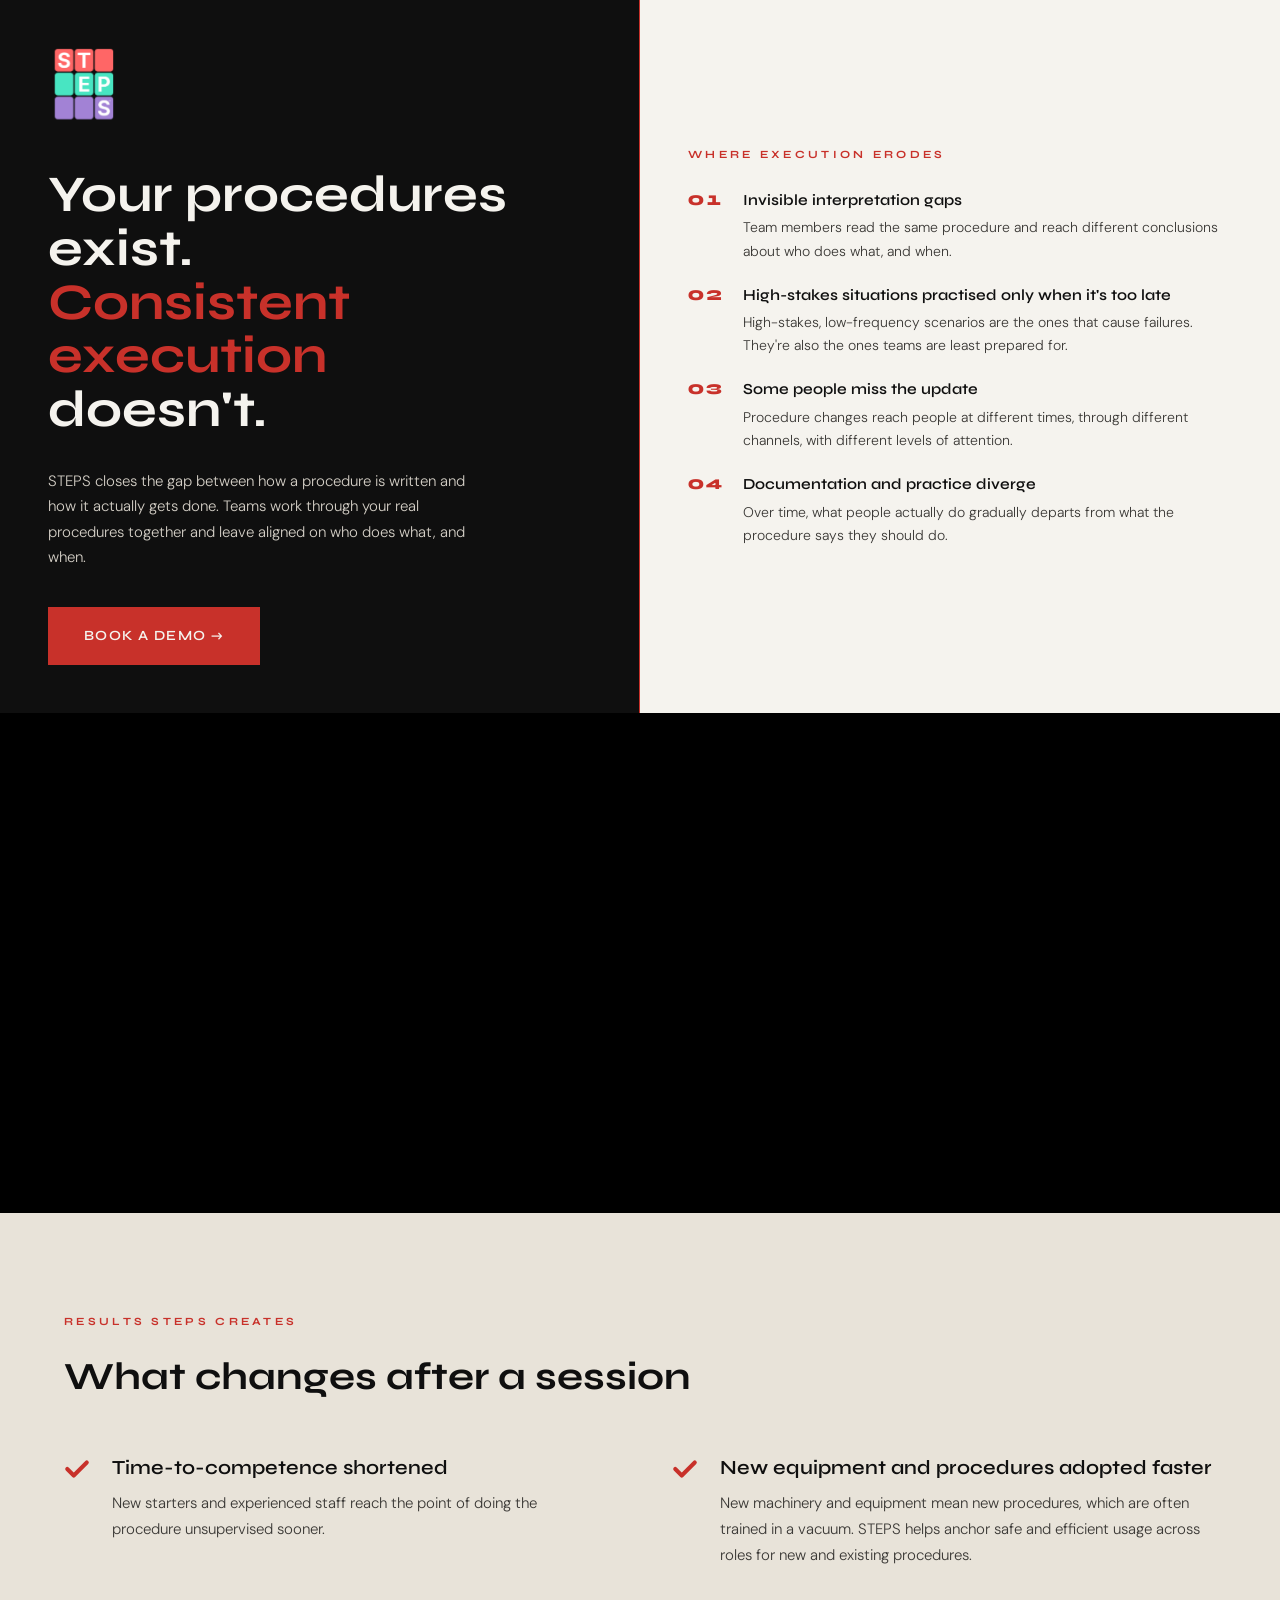
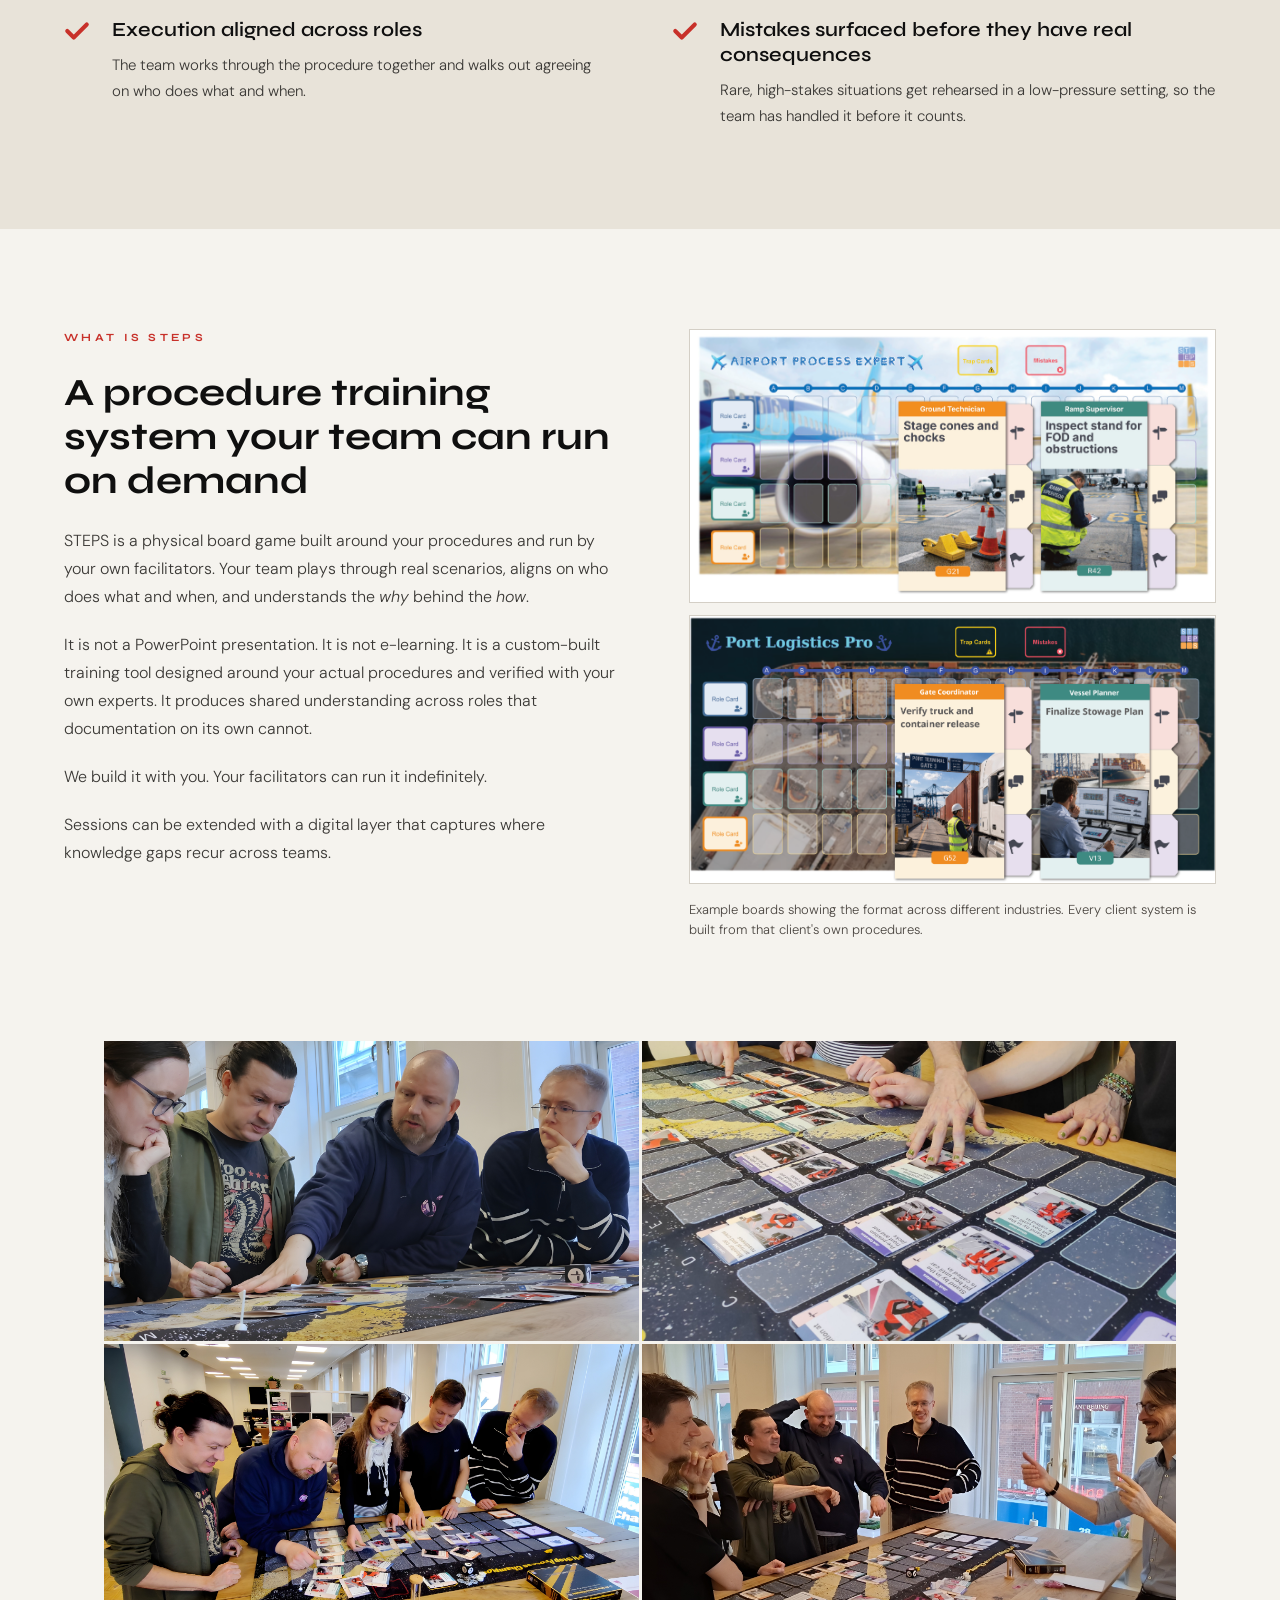
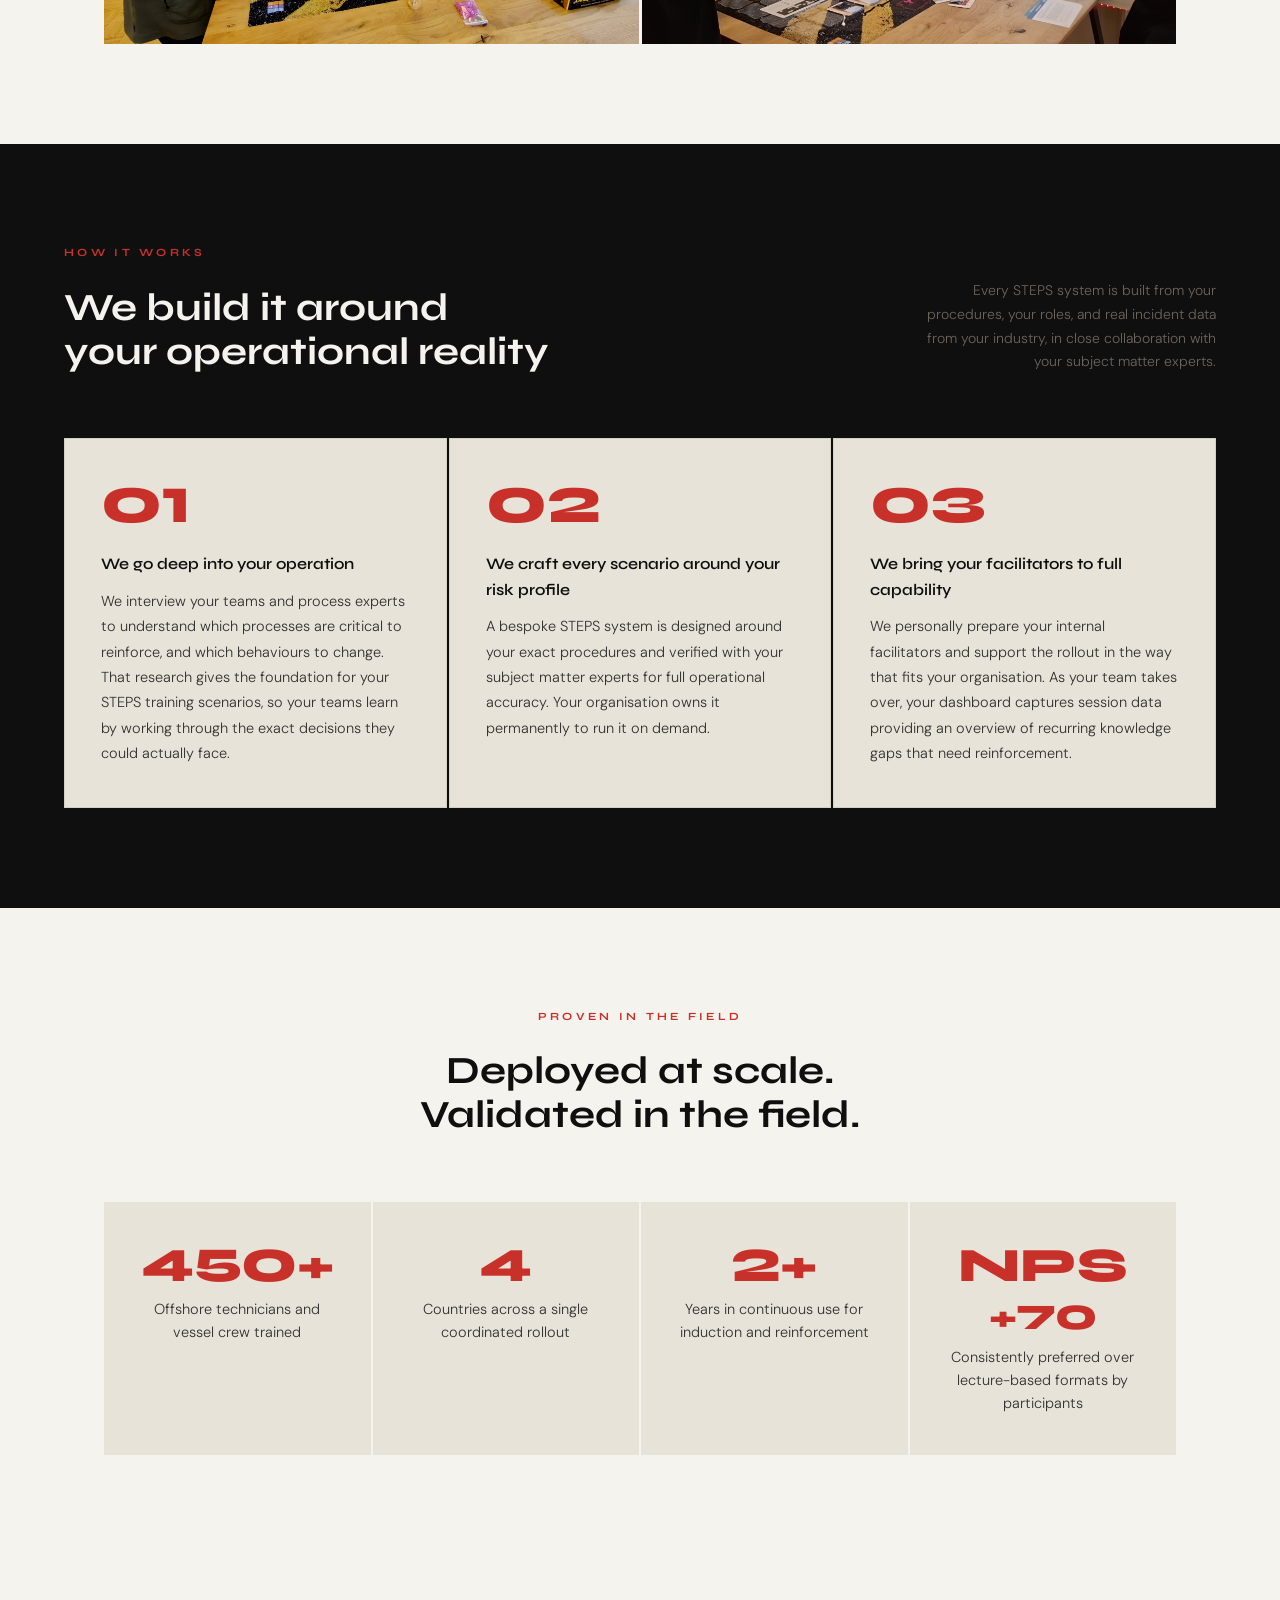
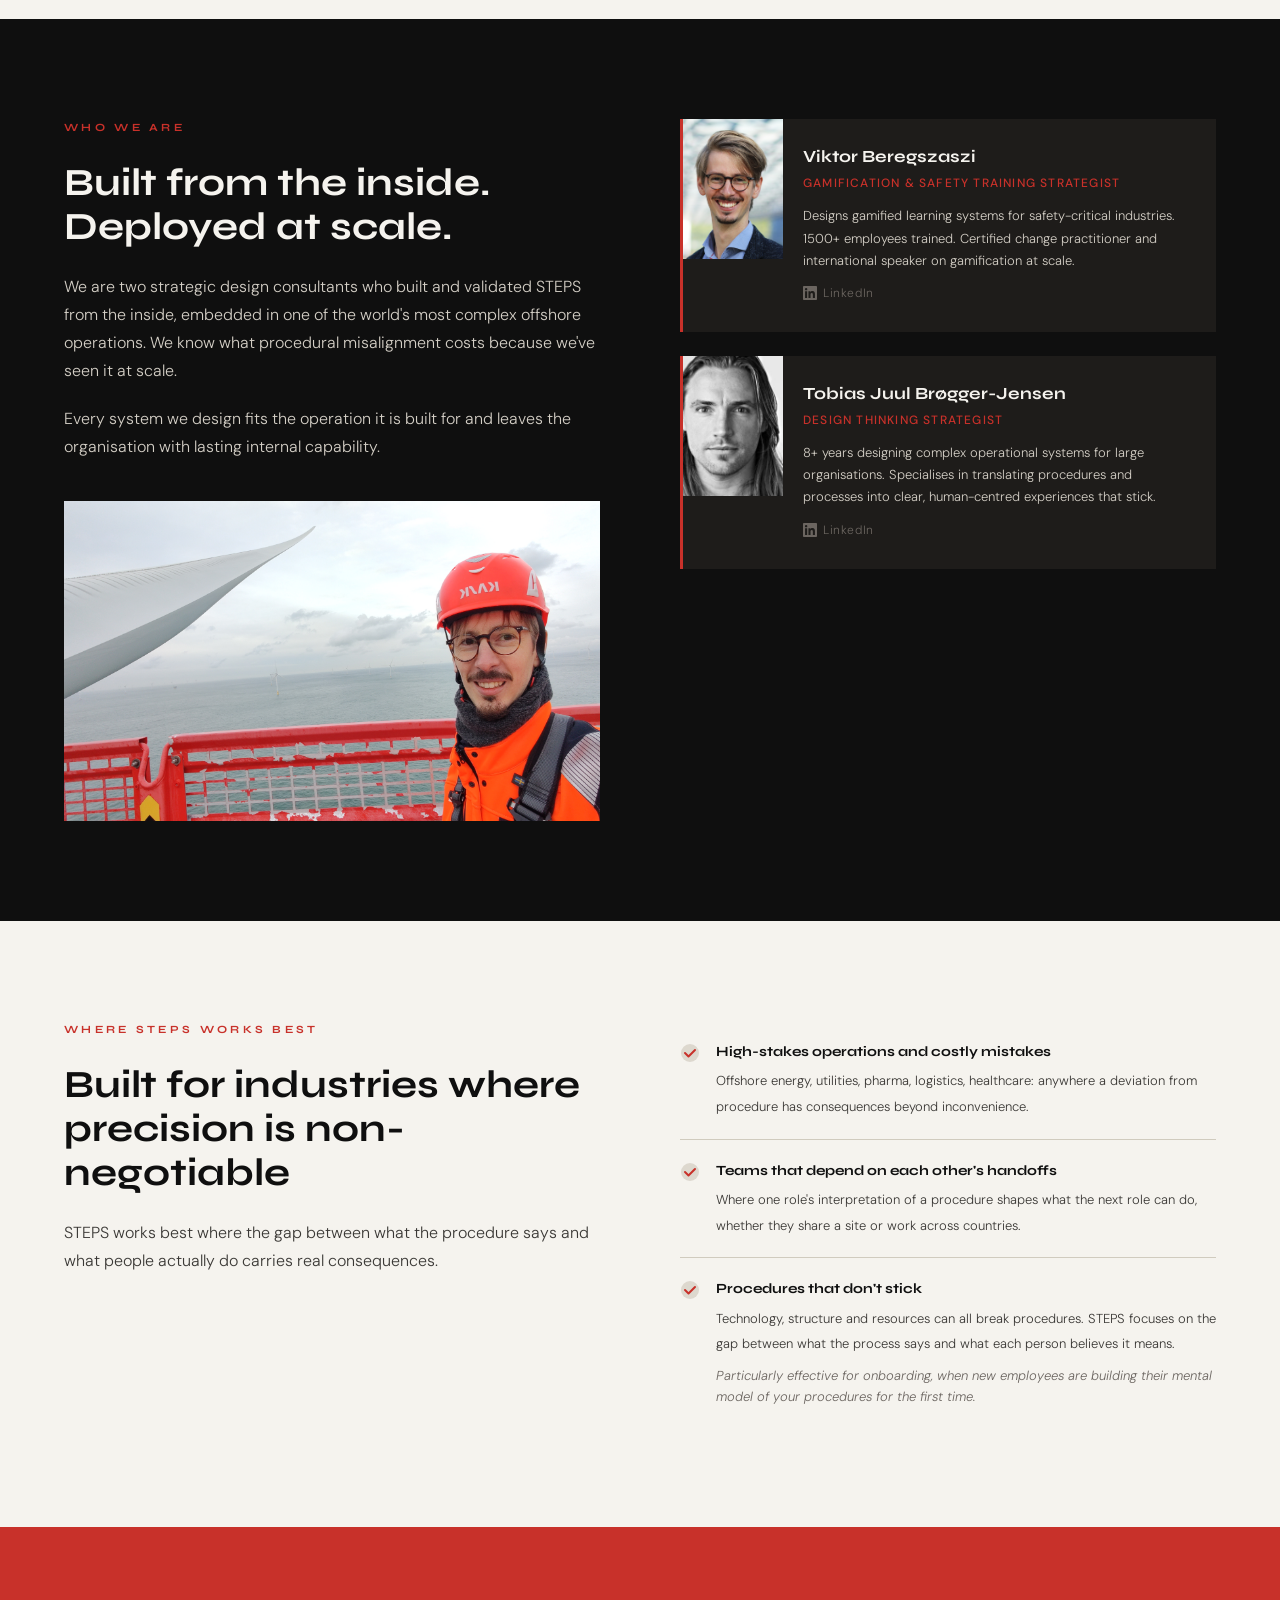
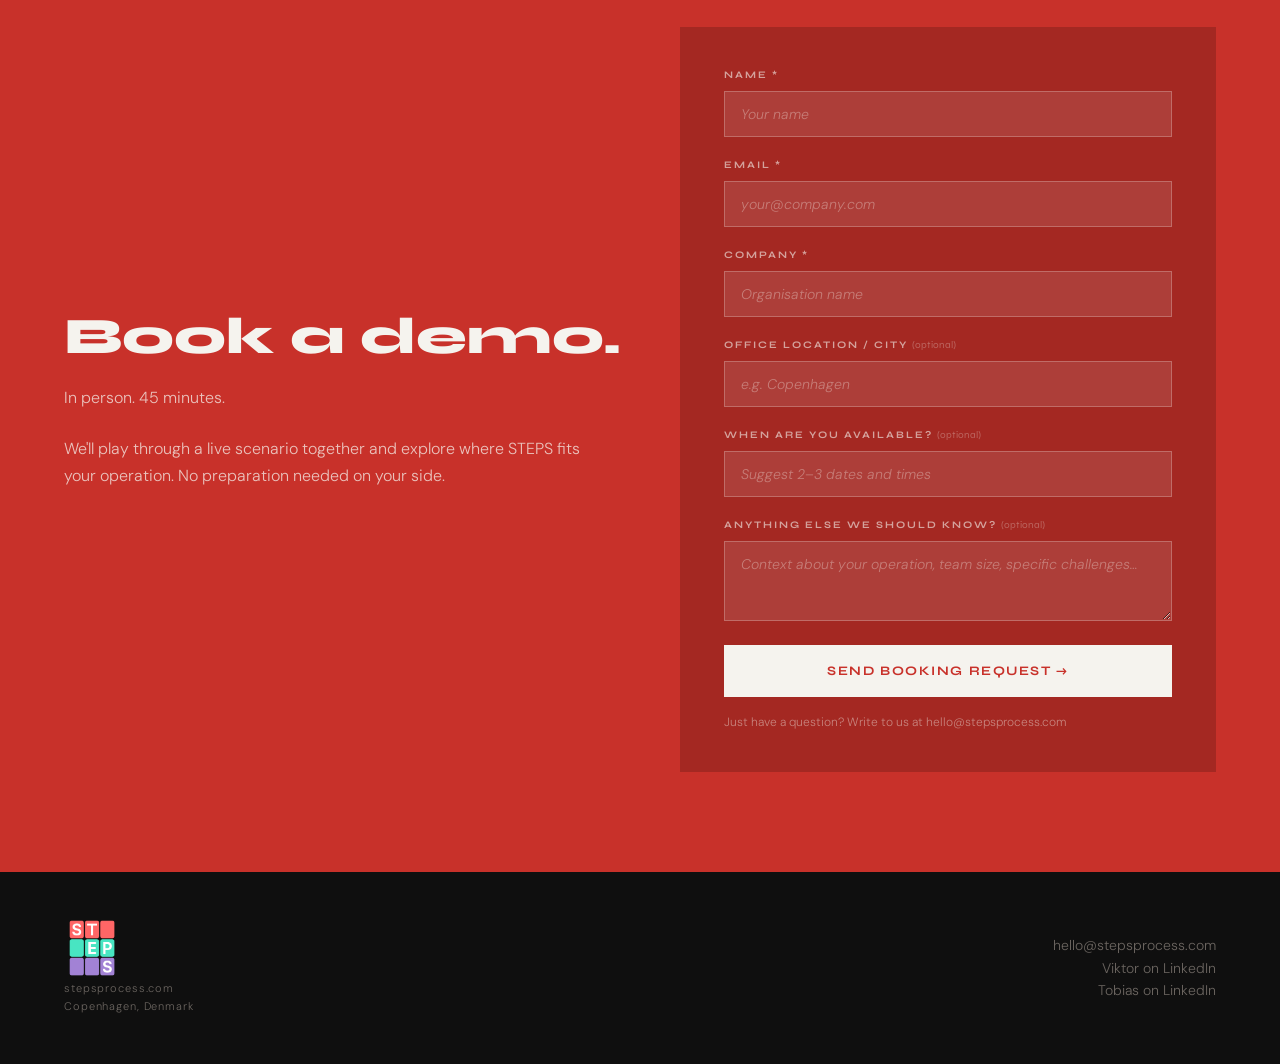
==== commit 2f79817f: "Add files via upload" ====
--- a/index.html
+++ b/index.html
@@ -3,9 +3,25 @@
 <head>
 <meta charset="UTF-8">
 <meta name="viewport" content="width=device-width, initial-scale=1.0">
-<title>STEPS training system: turning procedures into consistent execution</title>
+<title>STEPS: turning procedures into consistent execution</title>
 <link rel="icon" type="image/png" href="favicon.png">
 <link rel="apple-touch-icon" href="favicon.png">
+
+<!-- ══════ SOCIAL PREVIEW (LinkedIn, Slack, WhatsApp, iMessage) ══════ -->
+<meta name="description" content="Your teams follow the same procedure. They just interpret it differently. STEPS closes the gap between how a procedure is written and how it actually gets done.">
+
+<meta property="og:type" content="website">
+<meta property="og:site_name" content="STEPS">
+<meta property="og:url" content="https://stepsprocess.com/">
+<meta property="og:title" content="Your teams follow the same procedure. They just interpret it differently.">
+<meta property="og:description" content="STEPS closes the gap between how a procedure is written and how it actually gets done. 450+ trained across 4 countries, NPS +70.">
+<meta property="og:image" content="https://stepsprocess.com/images/session-group.jpg">
+<meta property="og:image:alt" content="A team playing through a STEPS scenario around the board">
+
+<meta name="twitter:card" content="summary_large_image">
+<meta name="twitter:title" content="Your teams follow the same procedure. They just interpret it differently.">
+<meta name="twitter:description" content="STEPS closes the gap between how a procedure is written and how it actually gets done.">
+<meta name="twitter:image" content="https://stepsprocess.com/images/session-group.jpg">
 <link href="https://fonts.googleapis.com/css2?family=Syne:wght@400;600;700;800&family=DM+Sans:ital,wght@0,300;0,400;0,500;1,300&display=swap" rel="stylesheet">
 <link rel="stylesheet" href="styles.css">
 <!-- Google tag (gtag.js) -->
@@ -113,7 +129,7 @@
         <span class="outcome-tick"><svg viewBox="0 0 16 16" aria-hidden="true"><path d="M2 8l4 4 8-8" stroke="var(--red)" stroke-width="2.5" fill="none" stroke-linecap="round" stroke-linejoin="round"/></svg></span>
         <div>
           <h3 class="outcome-title">Time-to-competence shortened</h3>
-          <p class="outcome-body">The gap between onboarding and other trainings and doing the procedure unsupervised gets shorter.</p>
+          <p class="outcome-body">New starters and experienced staff reach the point of doing the procedure unsupervised sooner.</p>
         </div>
       </div>
       <div class="outcome-item">
@@ -152,7 +168,7 @@
     <p class="section-label">What is STEPS</p>
     <h2 class="section-title">A procedure training system your team can run on demand</h2>
     <p class="section-body">
-      STEPS is a self-facilitated physical board game built around your procedures. Your team plays through real scenarios, aligns on who does what and when, and understands the <em>why</em> behind the <em>how</em>.
+      STEPS is a physical board game built around your procedures and run by your own facilitators. Your team plays through real scenarios, aligns on who does what and when, and understands the <em>why</em> behind the <em>how</em>.
     </p>
     <p class="section-body">
       It is not a PowerPoint presentation. It is not e-learning. It is a custom-built training tool designed around your actual procedures and verified with your own experts. It produces shared understanding across roles that documentation on its own cannot.
@@ -201,14 +217,14 @@
         <p class="section-label" style="color: var(--red);">How It Works</p>
         <h2 class="how-title">We build it around<br>your operational reality</h2>
       </div>
-      <p class="how-desc">Every STEPS system is built from your procedures, your roles, and real incident data from your industry — in close collaboration with your subject matter experts.</p>
+      <p class="how-desc">Every STEPS system is built from your procedures, your roles, and real incident data from your industry, in close collaboration with your subject matter experts.</p>
     </div>
 
     <div class="steps-grid">
       <div class="step-card">
         <span class="step-number">01</span>
         <h3 class="step-title">We go deep into your operation</h3>
-        <p class="step-body">We interview your teams and process experts to understand which processes are critical to reinforce, and which behaviours to change. That research gives the foundation for your STEPS training scenarios — so your teams will learn by working through the exact decisions they could actually face.</p>
+        <p class="step-body">We interview your teams and process experts to understand which processes are critical to reinforce, and which behaviours to change. That research gives the foundation for your STEPS training scenarios, so your teams learn by working through the exact decisions they could actually face.</p>
       </div>
       <div class="step-card">
         <span class="step-number">02</span>
@@ -265,7 +281,7 @@
       <p class="section-label">Who We Are</p>
       <h2 class="section-title" style="color: var(--white);">Built from the inside. Deployed at scale.</h2>
       <p class="section-body" style="color: var(--light);">
-        We are two strategic design consultants who built and validated STEPS from the inside — embedded in one of the world's most complex offshore operations. We know what procedural misalignment costs because we've seen it at scale.
+        We are two strategic design consultants who built and validated STEPS from the inside, embedded in one of the world's most complex offshore operations. We know what procedural misalignment costs because we've seen it at scale.
       </p>
       <p class="section-body" style="color: var(--light);">
         Every system we design fits the operation it is built for and leaves the organisation with lasting internal capability.
@@ -335,21 +351,21 @@
         <svg width="20" height="20" viewBox="0 0 20 20" style="flex-shrink:0; margin-top:2px;"><circle cx="10" cy="10" r="9" fill="#ddd8ce"/><path d="M5 10l3.5 3.5L15 7" stroke="var(--red)" stroke-width="2" fill="none" stroke-linecap="round" stroke-linejoin="round"/></svg>
         <div>
           <strong style="font-family:'Syne',sans-serif; font-size:14px; display:block; margin-bottom:4px; color:var(--black);">High-stakes operations and costly mistakes</strong>
-          <span style="font-size:13px; color:#3a3835;">Offshore energy, utilities, pharma, logistics, healthcare — anywhere a deviation from procedure has consequences beyond inconvenience.</span>
+          <span style="font-size:13px; color:#3a3835;">Offshore energy, utilities, pharma, logistics, healthcare: anywhere a deviation from procedure has consequences beyond inconvenience.</span>
         </div>
       </div>
       <div style="display:flex; gap:16px; padding:20px 0; border-bottom:1px solid #d0cbbe; align-items:flex-start;">
         <svg width="20" height="20" viewBox="0 0 20 20" style="flex-shrink:0; margin-top:2px;"><circle cx="10" cy="10" r="9" fill="#ddd8ce"/><path d="M5 10l3.5 3.5L15 7" stroke="var(--red)" stroke-width="2" fill="none" stroke-linecap="round" stroke-linejoin="round"/></svg>
         <div>
-          <strong style="font-family:'Syne',sans-serif; font-size:14px; display:block; margin-bottom:4px; color:var(--black);">Teams that work together physically</strong>
-          <span style="font-size:13px; color:#3a3835;">Where roles are physically interdependent — one person's interpretation of a procedure directly shapes what the next person does.</span>
+          <strong style="font-family:'Syne',sans-serif; font-size:14px; display:block; margin-bottom:4px; color:var(--black);">Teams that depend on each other's handoffs</strong>
+          <span style="font-size:13px; color:#3a3835;">Where one role's interpretation of a procedure shapes what the next role can do, whether they share a site or work across countries.</span>
         </div>
       </div>
       <div style="display:flex; gap:16px; padding:20px 0; align-items:flex-start;">
         <svg width="20" height="20" viewBox="0 0 20 20" style="flex-shrink:0; margin-top:2px;"><circle cx="10" cy="10" r="9" fill="#ddd8ce"/><path d="M5 10l3.5 3.5L15 7" stroke="var(--red)" stroke-width="2" fill="none" stroke-linecap="round" stroke-linejoin="round"/></svg>
         <div>
           <strong style="font-family:'Syne',sans-serif; font-size:14px; display:block; margin-bottom:4px; color:var(--black);">Procedures that don't stick</strong>
-          <span style="font-size:13px; color:#3a3835;">Technology, structure, resources — many things break procedures. STEPS focuses on the gap between what the process says and what each person believes it means.</span>
+          <span style="font-size:13px; color:#3a3835;">Technology, structure and resources can all break procedures. STEPS focuses on the gap between what the process says and what each person believes it means.</span>
           <span style="font-size:13px; color:var(--mid); display:block; margin-top:10px; font-style:italic;">Particularly effective for onboarding, when new employees are building their mental model of your procedures for the first time.</span>
         </div>
       </div>
@@ -401,6 +417,7 @@
   <div class="footer-brand">
     <img src="images/logo.png" alt="STEPS" style="height:56px; width:56px; object-fit:contain; display:block; margin-bottom:4px;">
     <span style="display:block; font-family:'DM Sans',sans-serif; font-weight:300; font-size:11px; letter-spacing:0.08em; color:var(--mid);">stepsprocess.com</span>
+    <span style="display:block; font-family:'DM Sans',sans-serif; font-weight:300; font-size:11px; letter-spacing:0.08em; color:var(--mid);">Copenhagen, Denmark</span>
   </div>
   <div class="footer-contact">
     <a href="mailto:hello@stepsprocess.com">hello@stepsprocess.com</a>
